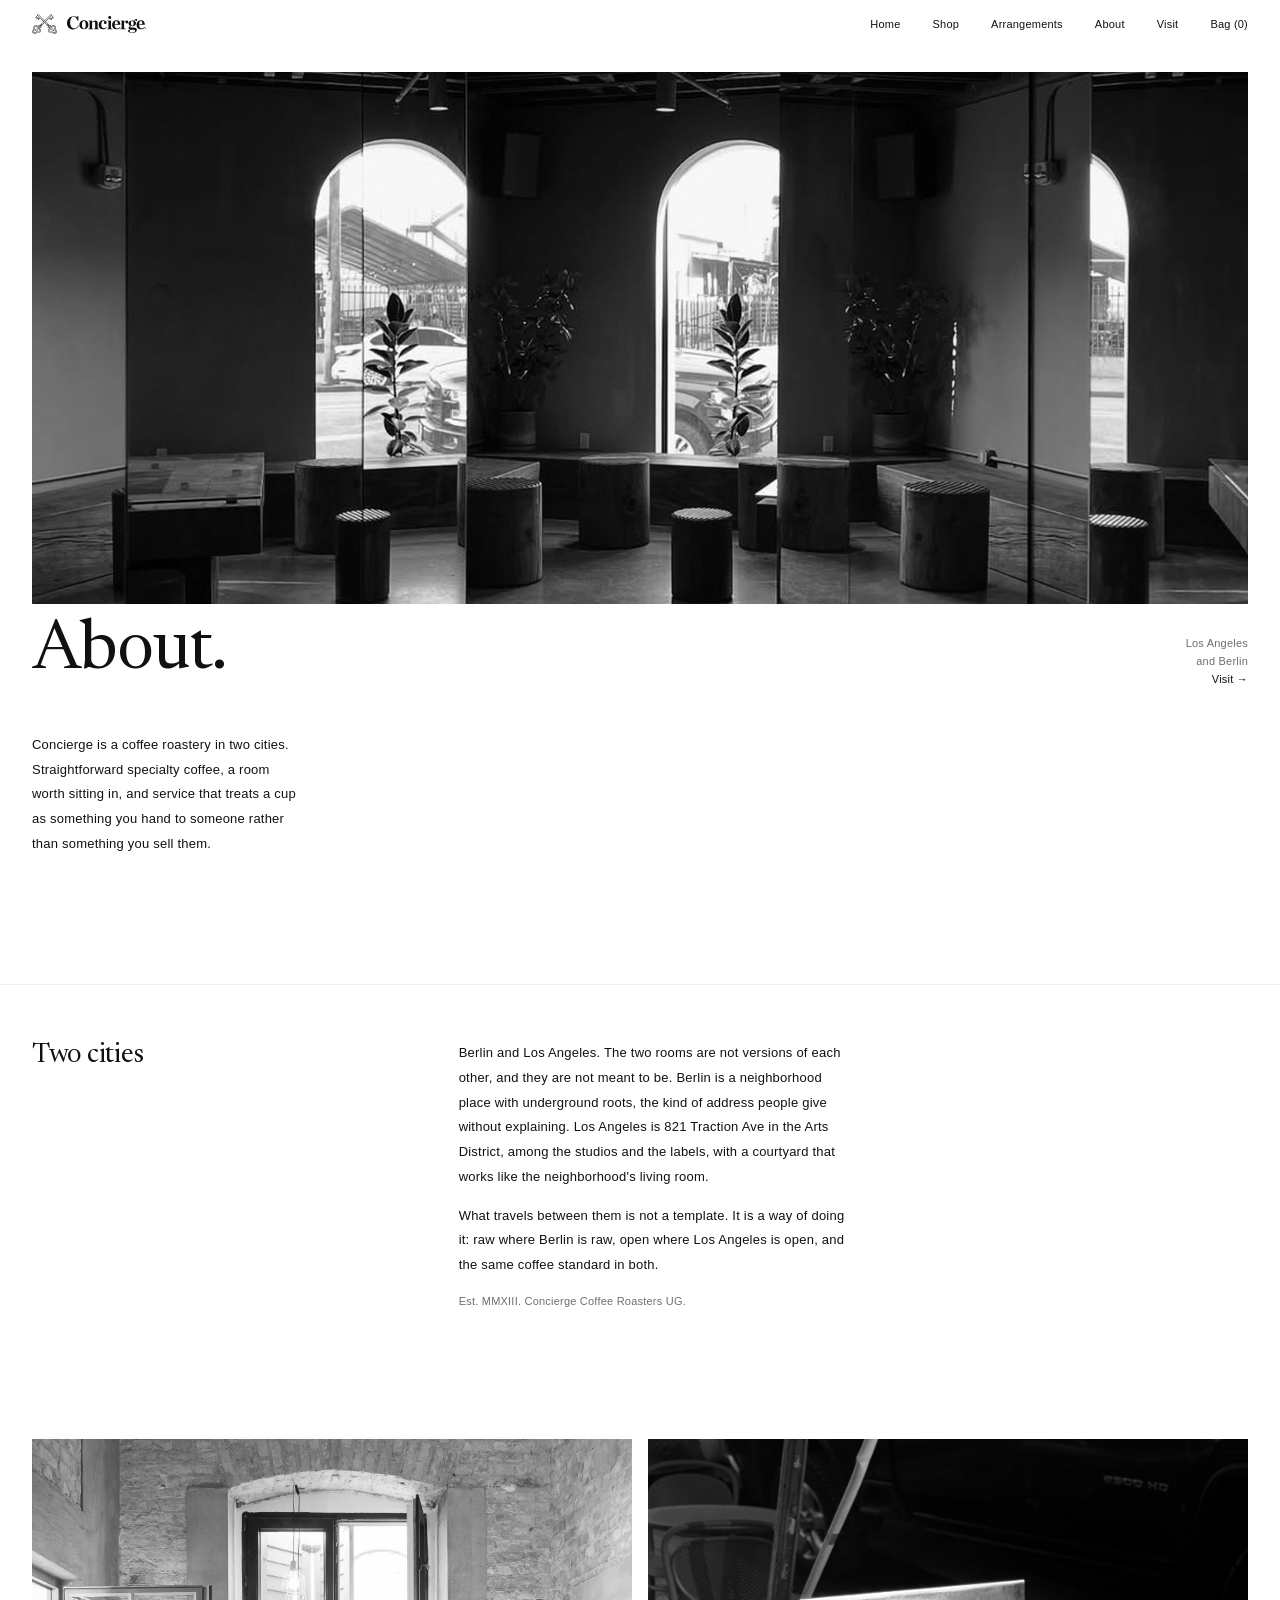
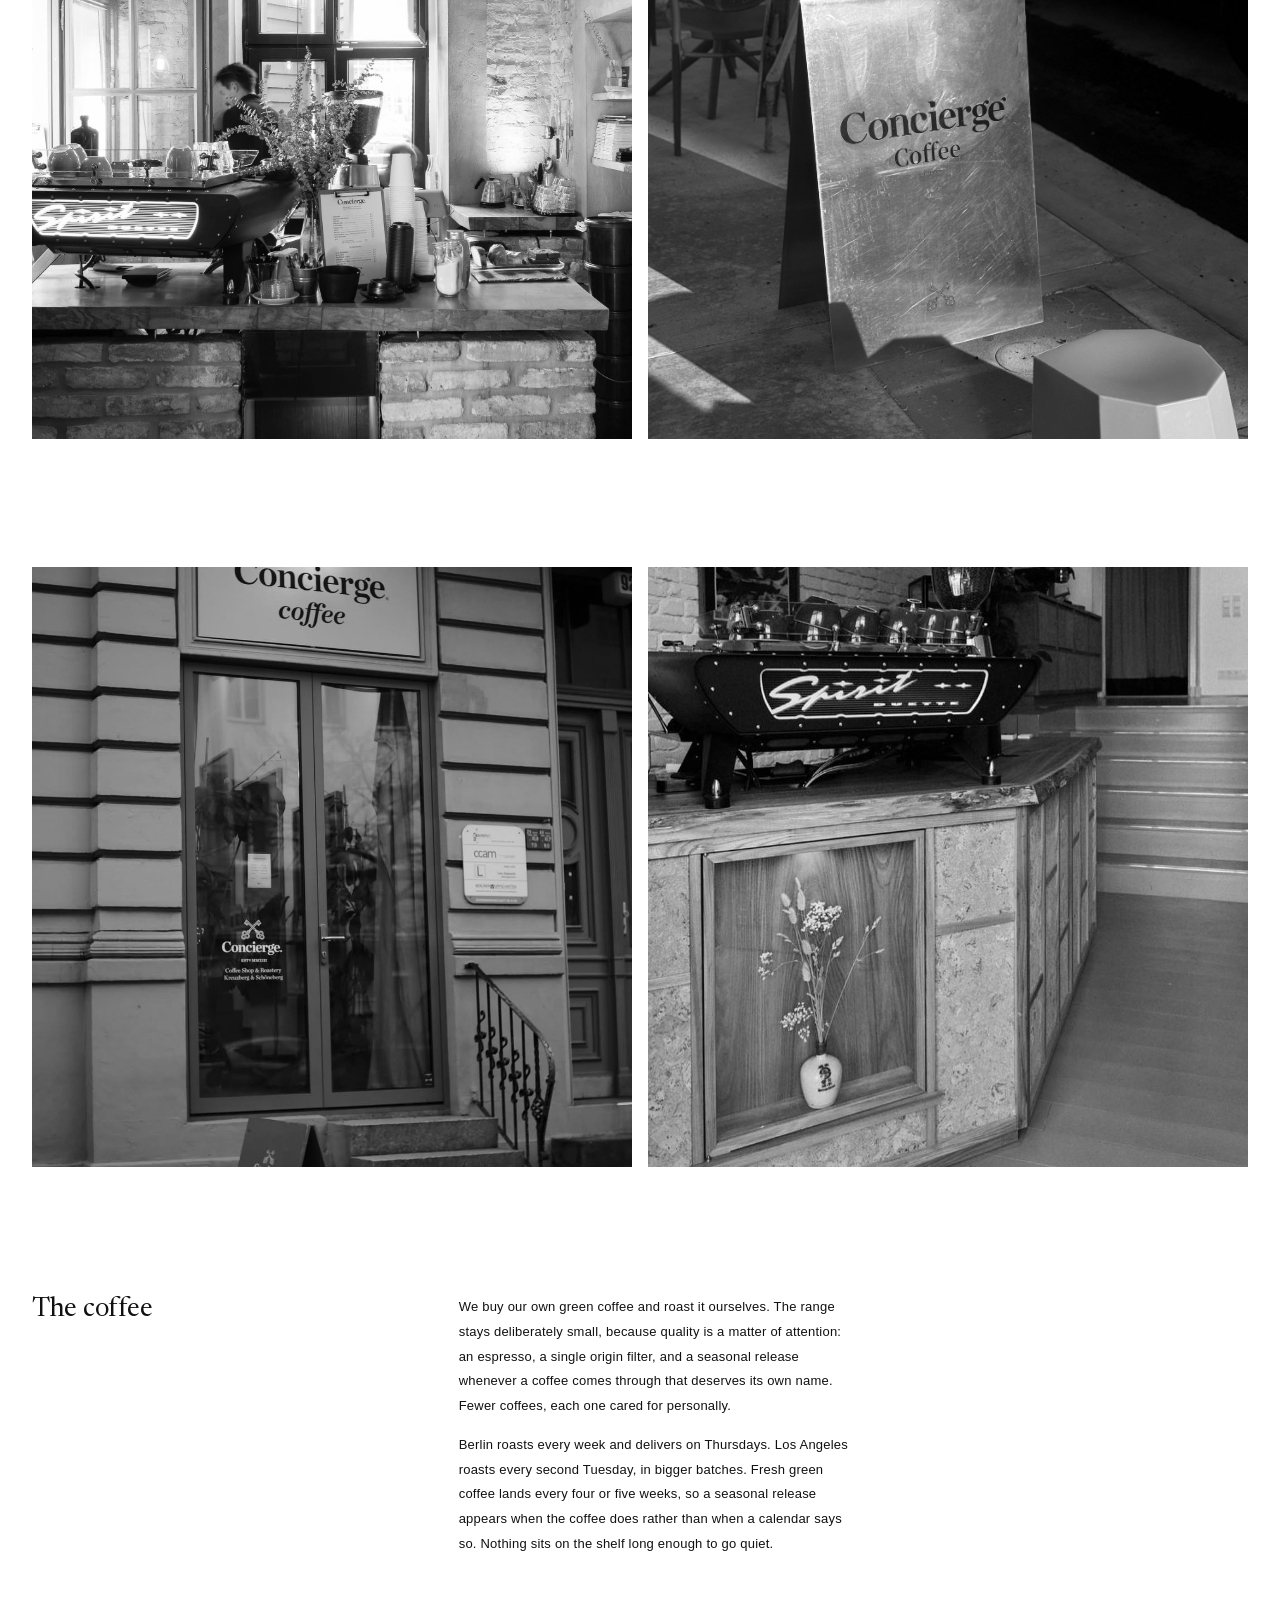
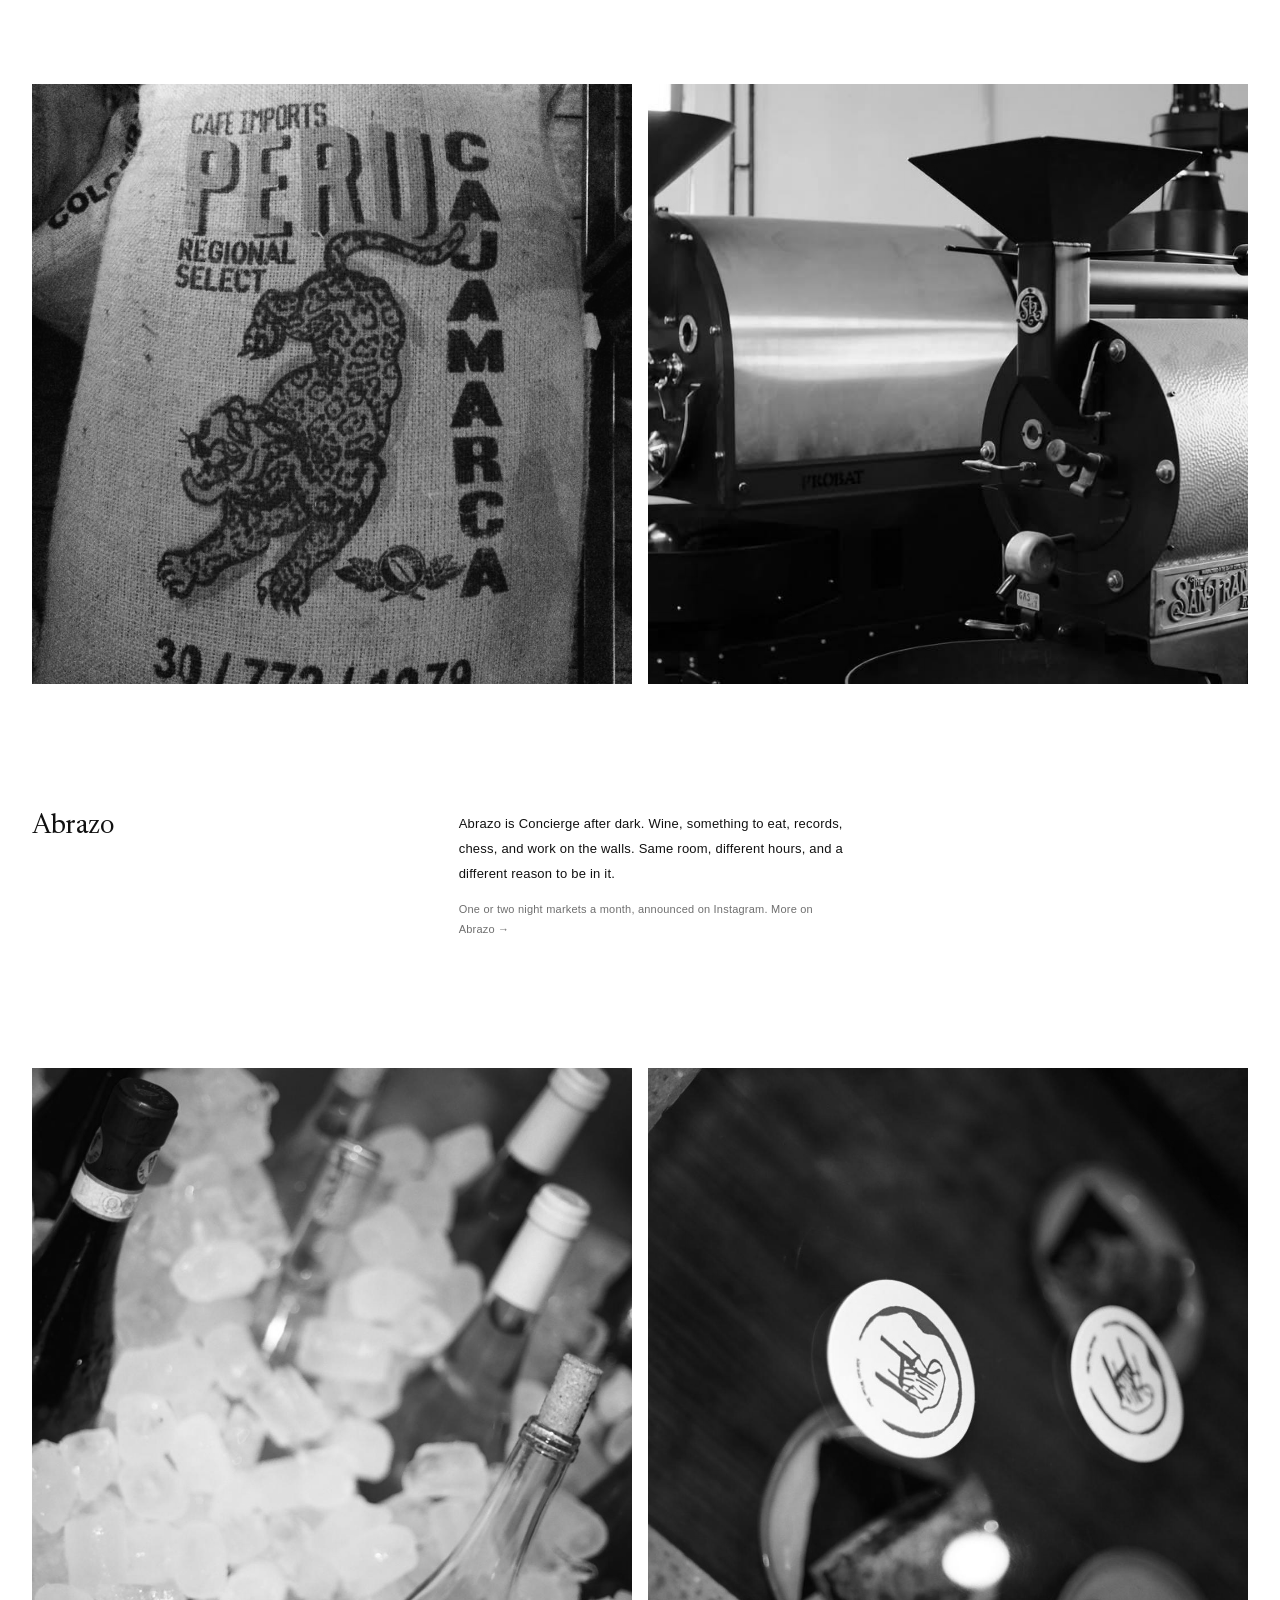
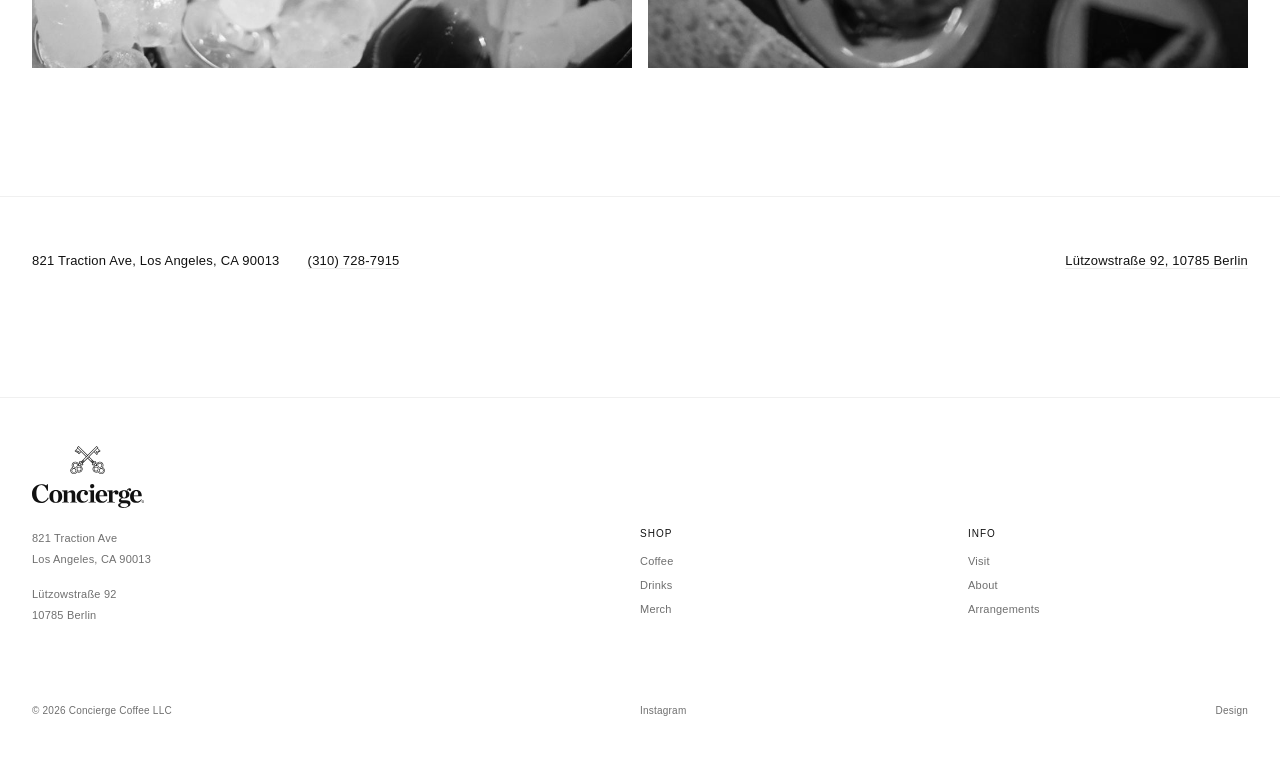
==== about.html @ 051af0b5 "Shared stylesheet, failure states, sized CDN images, metadata, headings" ====
<!DOCTYPE html>
<html lang="en">
<head>
<meta charset="UTF-8">
<meta name="viewport" content="width=device-width, initial-scale=1.0">
<title>About — Concierge Coffee</title>
<link rel="icon" href="images/favicon.svg" type="image/svg+xml">
<link rel="preload" href="fonts/newsreader-var.woff2" as="font" type="font/woff2" crossorigin>
<meta name="description" content="One roastery in two cities. How Concierge came from Berlin to the Arts District, who roasts the coffee, and what Abrazo is.">
<!-- Absolute URLs below point at the preview domain; swap to the real domain at cutover. -->
<link rel="canonical" href="https://concierge-coffee.accordingtoplan.co/about.html">
<meta property="og:site_name" content="Concierge Coffee">
<meta property="og:title" content="About — Concierge Coffee">
<meta property="og:description" content="One roastery in two cities. How Concierge came from Berlin to the Arts District, who roasts the coffee, and what Abrazo is.">
<meta property="og:url" content="https://concierge-coffee.accordingtoplan.co/about.html">
<meta property="og:type" content="website">
<meta property="og:image" content="https://concierge-coffee.accordingtoplan.co/images/og.jpg">
<meta property="og:image:width" content="1200">
<meta property="og:image:height" content="630">
<meta name="twitter:card" content="summary_large_image">
<link rel="stylesheet" href="styles.css">
</head>
<body>

<!-- LOGO DEFS — original Concierge artwork (crossed keys + wordmark), vectorized from CC_logokeysSMXL.pdf -->
<svg width="0" height="0" style="position:absolute" aria-hidden="true" focusable="false">
<symbol id="cc-keys" viewBox="0 0 151.07 120.06" fill="currentColor" fill-rule="nonzero">
<path d="M 22.05 110.28 C 20.61 111.71 18.7 112.5 16.67 112.5 C 14.64 112.5 12.73 111.71 11.3 110.28 C 8.33 107.31 8.33 102.49 11.3 99.53 C 12.73 98.09 14.64 97.3 16.67 97.3 C 18.7 97.3 20.61 98.09 22.05 99.53 C 25.01 102.49 25.01 107.31 22.05 110.28 M 16.67 94.79 C 14.08 94.79 11.49 95.77 9.51 97.74 C 5.57 101.69 5.57 108.11 9.51 112.06 C 11.49 114.03 14.08 115.02 16.67 115.02 C 19.27 115.02 21.86 114.04 23.83 112.06 C 27.78 108.11 27.78 101.69 23.83 97.74 C 21.86 95.77 19.27 94.79 16.67 94.79 "/>
<path d="M 39.04 91.04 C 41.07 91.04 42.98 91.83 44.41 93.27 C 47.38 96.23 47.38 101.05 44.42 104.01 C 42.98 105.45 41.07 106.23 39.04 106.23 C 37.01 106.23 35.1 105.45 33.67 104.01 C 32.23 102.58 31.45 100.67 31.45 98.64 C 31.45 96.61 32.23 94.7 33.67 93.26 C 35.1 91.83 37.01 91.04 39.04 91.04 M 31.88 105.8 C 33.86 107.77 36.45 108.76 39.04 108.76 C 41.63 108.76 44.23 107.77 46.2 105.8 C 50.14 101.85 50.14 95.43 46.2 91.48 C 44.23 89.51 41.63 88.52 39.04 88.52 C 36.45 88.52 33.86 89.51 31.88 91.48 C 27.94 95.43 27.93 101.85 31.88 105.8 "/>
<path d="M 22.93 90.13 C 20.9 90.13 18.99 89.34 17.56 87.91 C 14.6 84.94 14.6 80.12 17.56 77.16 C 18.99 75.72 20.9 74.93 22.93 74.93 C 24.96 74.93 26.88 75.73 28.31 77.16 C 31.27 80.12 31.27 84.94 28.31 87.91 C 26.88 89.34 24.97 90.13 22.93 90.13 M 30.09 75.38 C 28.12 73.4 25.53 72.41 22.93 72.41 C 20.34 72.41 17.75 73.4 15.78 75.38 C 11.83 79.32 11.83 85.74 15.78 89.69 C 17.75 91.66 20.34 92.65 22.94 92.65 C 25.53 92.65 28.12 91.66 30.09 89.69 C 34.04 85.74 34.04 79.32 30.09 75.38 "/>
<path d="M 143.35 113.86 C 140.98 116.23 137.8 117.54 134.41 117.54 C 130.96 117.54 127.72 116.19 125.28 113.75 C 124.3 112.77 123.5 111.67 122.88 110.46 L 121.61 107.95 L 119.25 109.49 C 117.2 110.84 114.81 111.55 112.35 111.55 C 108.92 111.55 105.68 110.2 103.21 107.73 C 98.2 102.72 98.15 94.61 103.1 89.65 C 105.45 87.31 108.71 85.97 112.05 85.97 C 112.31 85.97 112.56 85.98 112.82 85.99 L 115.66 86.16 L 115.49 83.32 C 115.27 79.7 116.61 76.15 119.15 73.61 C 121.52 71.23 124.7 69.93 128.09 69.93 C 131.54 69.93 134.78 71.27 137.23 73.71 C 141.59 78.08 142.32 84.68 138.99 89.76 L 137.44 92.11 L 139.95 93.39 C 141.16 94 142.27 94.81 143.24 95.78 C 145.67 98.21 147.02 101.43 147.03 104.86 C 147.05 108.27 145.74 111.46 143.35 113.86 M 105.55 79.64 L 104.98 79.07 L 108.57 75.48 L 109.14 76.05 L 110.81 77.72 L 110.81 77.73 L 112.89 79.8 L 112.47 82.97 L 109.3 83.39 L 107.22 81.32 Z M 101.41 79.07 L 101.41 79.08 L 99.62 80.87 L 96.92 78.18 L 98.71 76.38 L 98.72 76.39 L 105.88 69.23 L 105.88 69.22 L 107.67 67.43 L 110.37 70.12 L 108.57 71.92 L 108.57 71.91 Z M 96.04 70.13 L 95.13 69.23 L 98.73 65.64 L 99.63 66.54 Z M 92.45 66.55 L 96.04 62.95 L 96.94 63.86 L 93.35 67.45 Z M 77.32 51.41 L 80.91 47.82 L 94.26 61.17 L 90.67 64.76 Z M 73.75 51.41 L 60.4 64.77 L 56.81 61.17 L 71.94 46.04 L 75.54 42.45 L 77.32 40.66 L 114.44 3.54 L 118.02 7.13 L 97.98 27.18 L 97.99 27.18 L 75.54 49.63 Z M 57.72 67.45 L 54.12 63.86 L 55.03 62.95 L 58.62 66.55 Z M 55.03 70.13 L 51.44 66.54 L 52.34 65.64 L 55.93 69.23 Z M 54.15 78.18 L 51.45 80.87 L 49.66 79.08 L 49.66 79.07 L 42.5 71.91 L 42.5 71.92 L 40.7 70.12 L 43.4 67.43 L 45.2 69.22 L 45.19 69.23 L 52.35 76.39 L 52.35 76.38 Z M 45.52 79.64 L 43.85 81.32 L 41.77 83.39 L 38.6 82.97 L 38.18 79.8 L 40.26 77.73 L 40.26 77.72 L 41.93 76.05 L 42.5 75.48 L 46.09 79.07 Z M 47.96 89.65 C 52.92 94.61 52.87 102.72 47.86 107.73 C 45.39 110.2 42.15 111.55 38.72 111.55 C 36.26 111.55 33.87 110.84 31.82 109.49 L 29.46 107.95 L 28.18 110.46 C 27.57 111.67 26.77 112.77 25.79 113.75 C 23.35 116.19 20.1 117.54 16.65 117.54 C 13.27 117.54 10.09 116.23 7.71 113.86 C 5.33 111.46 4.02 108.27 4.04 104.86 C 4.05 101.43 5.4 98.21 7.83 95.78 C 8.8 94.81 9.91 94 11.11 93.39 L 13.62 92.11 L 12.08 89.76 C 8.75 84.68 9.48 78.08 13.84 73.71 C 16.29 71.27 19.53 69.93 22.98 69.93 C 26.37 69.93 29.54 71.23 31.92 73.61 C 34.46 76.15 35.8 79.7 35.58 83.32 L 35.41 86.16 L 38.25 85.99 C 38.5 85.98 38.76 85.97 39.02 85.97 C 42.36 85.97 45.62 87.31 47.96 89.65 M 49.66 68.32 L 53.25 71.91 L 52.35 72.81 L 48.76 69.22 Z M 53.08 27.18 L 53.09 27.18 L 33.04 7.13 L 36.63 3.54 L 73.75 40.66 L 70.16 44.26 Z M 38.78 32.02 L 37.41 30.65 L 41.75 26.31 L 36.85 21.41 L 31.45 26.8 L 30.24 25.6 L 33.67 22.18 L 29.57 18.07 L 24.82 22.82 L 23.2 21.2 L 33.37 11.04 L 46.57 24.23 Z M 127.86 21.2 L 126.25 22.82 L 122.92 19.49 L 118.82 23.59 L 120.82 25.6 L 119.62 26.8 L 114.22 21.41 L 109.32 26.31 L 116.48 33.48 L 115.12 34.84 L 104.5 24.23 L 117.7 11.04 Z M 102.31 69.22 L 98.71 72.81 L 97.82 71.91 L 101.41 68.32 Z M 145.02 94 C 143.86 92.83 142.54 91.87 141.1 91.14 C 145.02 85.16 144.24 77.16 139.01 71.93 C 135.99 68.91 132.04 67.4 128.09 67.4 C 124.2 67.4 120.32 68.88 117.37 71.82 C 115.82 73.38 114.64 75.23 113.9 77.25 L 110.36 73.7 L 113.93 70.12 L 107.67 63.86 L 104.09 67.44 L 82.69 46.04 L 99.77 28.96 L 102.81 25.92 L 115.12 38.22 L 119.86 33.48 L 112.7 26.31 L 114.22 24.79 L 119.62 30.18 L 124.2 25.6 L 122.19 23.59 L 122.92 22.87 L 126.25 26.2 L 131.31 21.13 L 119.46 9.28 L 121.57 7.16 L 114.42 0 L 75.54 38.88 L 36.65 0 L 29.5 7.16 L 31.61 9.28 L 19.76 21.13 L 24.82 26.2 L 29.57 21.45 L 30.29 22.18 L 26.87 25.6 L 31.45 30.18 L 36.85 24.79 L 38.38 26.31 L 34.03 30.65 L 38.78 35.39 L 48.25 25.92 L 68.38 46.04 L 46.98 67.44 L 43.4 63.86 L 37.14 70.12 L 40.71 73.7 L 40.15 74.27 L 37.77 76.65 L 37.17 77.25 C 36.42 75.23 35.25 73.38 33.7 71.82 C 30.75 68.88 26.88 67.4 22.98 67.4 C 19.04 67.4 15.08 68.91 12.06 71.93 C 6.83 77.16 6.05 85.16 9.97 91.14 C 8.53 91.87 7.21 92.83 6.04 94 C 0.05 99.99 0 109.7 5.93 115.64 C 8.88 118.59 12.76 120.06 16.66 120.06 C 20.6 120.06 24.56 118.55 27.58 115.53 C 28.74 114.36 29.7 113.05 30.43 111.6 C 32.96 113.25 35.84 114.07 38.72 114.07 C 42.67 114.07 46.62 112.54 49.64 109.51 C 55.64 103.52 55.69 93.81 49.75 87.87 C 48.2 86.32 46.34 85.16 44.32 84.41 L 47.87 80.86 L 51.45 84.44 L 57.71 78.18 L 54.13 74.6 L 75.54 53.2 L 96.93 74.6 L 93.36 78.18 L 99.62 84.44 L 103.2 80.86 L 103.77 81.43 L 106.75 84.41 C 104.73 85.16 102.87 86.32 101.32 87.87 C 95.38 93.81 95.43 103.52 101.43 109.51 C 104.45 112.54 108.4 114.07 112.35 114.07 C 115.23 114.07 118.11 113.25 120.64 111.6 C 121.37 113.05 122.32 114.36 123.49 115.53 C 126.51 118.55 130.47 120.06 134.41 120.06 C 138.3 120.06 142.19 118.59 145.13 115.64 C 151.07 109.7 151.02 99.99 145.02 94 "/>
<path d="M 139.77 110.28 C 138.34 111.71 136.43 112.5 134.39 112.5 C 132.36 112.5 130.45 111.71 129.02 110.28 C 126.06 107.31 126.06 102.49 129.02 99.53 C 130.45 98.09 132.36 97.3 134.39 97.3 C 136.43 97.3 138.34 98.09 139.77 99.53 C 142.73 102.49 142.73 107.31 139.77 110.28 M 141.55 97.74 C 139.58 95.77 136.99 94.79 134.39 94.79 C 131.8 94.79 129.21 95.77 127.24 97.74 C 123.29 101.69 123.29 108.11 127.24 112.06 C 129.21 114.04 131.8 115.02 134.4 115.02 C 136.99 115.02 139.58 114.03 141.55 112.06 C 145.5 108.11 145.5 101.69 141.55 97.74 "/>
<path d="M 117.4 104.02 C 115.97 105.45 114.06 106.23 112.03 106.23 C 109.99 106.23 108.09 105.45 106.65 104.02 C 103.69 101.05 103.69 96.23 106.65 93.27 C 108.09 91.83 110 91.04 112.03 91.04 C 114.06 91.04 115.97 91.83 117.4 93.26 C 118.84 94.7 119.62 96.61 119.62 98.64 C 119.62 100.67 118.83 102.58 117.4 104.02 M 112.03 88.52 C 109.44 88.52 106.84 89.51 104.87 91.48 C 100.92 95.43 100.92 101.85 104.87 105.8 C 106.84 107.77 109.44 108.76 112.03 108.76 C 114.62 108.76 117.21 107.77 119.18 105.8 C 123.13 101.85 123.13 95.43 119.19 91.48 C 117.21 89.51 114.62 88.52 112.03 88.52 "/>
<path d="M 122.76 77.16 C 124.19 75.73 126.1 74.93 128.13 74.93 C 130.17 74.93 132.08 75.73 133.51 77.16 C 136.47 80.12 136.47 84.94 133.51 87.91 C 132.07 89.34 130.17 90.13 128.13 90.13 C 126.1 90.13 124.19 89.34 122.76 87.91 C 119.8 84.94 119.8 80.12 122.76 77.16 M 135.29 89.69 C 139.24 85.74 139.24 79.32 135.29 75.38 C 133.32 73.4 130.73 72.41 128.13 72.41 C 125.54 72.41 122.95 73.4 120.98 75.38 C 117.03 79.32 117.03 85.74 120.97 89.69 C 122.95 91.66 125.54 92.65 128.13 92.65 C 130.73 92.65 133.32 91.66 135.29 89.69 "/>
</symbol>
<symbol id="cc-word" viewBox="0 0 415.33 88.96" fill="currentColor" fill-rule="nonzero">
<path d="M 0 36.57 C 0 15.34 15.73 0.79 35.49 0.79 C 42.07 0.79 48.37 2.65 52.79 5.11 L 56.43 0.49 L 59.18 0.49 L 59.18 25.36 L 55.94 25.36 C 50.82 11.99 44.34 3.93 34.8 3.93 C 24.38 3.93 16.22 14.35 16.22 34.6 C 16.22 55.54 26.54 65.37 37.65 65.37 C 47.19 65.37 54.07 60.26 58.88 50.23 L 61.84 51.61 C 57.32 61.93 48.66 70.68 33.33 70.68 C 12.29 70.68 0 56.92 0 36.57 "/>
<path d="M 98.01 46.2 C 98.01 32.34 94.86 25.66 87.89 25.66 C 80.9 25.66 78.55 32.34 78.55 46.2 C 78.55 60.07 81.69 66.85 88.77 66.85 C 95.55 66.85 98.01 60.07 98.01 46.2 M 64.59 46.4 C 64.59 31.95 74.02 22.61 88.38 22.61 C 103.03 22.61 112.07 31.56 112.07 46.01 C 112.07 60.55 102.53 69.9 88.38 69.9 C 73.43 69.9 64.59 60.95 64.59 46.4 "/>
<path d="M 111.48 66.55 C 117.08 66.46 118.26 65.57 118.26 63.02 L 118.26 31.55 C 118.26 28.61 117.08 26.84 111.48 26.74 L 111.48 24.28 L 131.14 23.39 L 131.14 32.05 C 135.76 26.84 141.95 23.1 148.34 23.1 C 156.5 23.1 160.34 28.11 160.34 37.36 L 160.34 63.02 C 160.34 65.57 161.42 66.46 167.12 66.55 L 167.12 69.01 L 141.86 69.01 L 141.86 66.55 C 145.79 66.46 147.26 65.57 147.26 63.02 L 147.26 39.12 C 147.26 33.12 145.3 30.18 140.38 30.18 C 136.84 30.18 133.99 32.05 131.34 34.8 L 131.34 63.02 C 131.34 65.57 132.81 66.46 136.64 66.55 L 136.64 69.01 L 111.48 69.01 Z M 111.48 66.55 "/>
<path d="M 165.45 46.99 C 165.45 31.95 175.77 22.61 189.63 22.61 C 202.71 22.61 207.62 29 207.62 33.91 C 207.62 38.24 205.16 41.29 200.84 41.29 C 195.92 41.29 193.47 38.34 193.47 34.7 C 193.47 32.05 195.23 29.69 196.71 28.8 C 195.73 27.13 193.37 25.56 190.02 25.56 C 183.54 25.56 179.31 32.73 179.31 45.61 C 179.31 56.23 183.64 64.68 193.37 64.68 C 198.48 64.68 203.1 61.93 206.64 57.31 L 208.51 58.79 C 204.08 65.57 198.09 69.89 188.55 69.89 C 174.2 69.89 165.45 61.05 165.45 46.99 "/>
<path d="M 215.48 7.96 C 215.48 3.14 218.63 0 223.25 0 C 227.97 0 231.02 2.95 231.02 7.67 C 231.02 12.48 227.97 15.63 223.25 15.63 C 218.63 15.63 215.48 12.78 215.48 7.96 M 209.88 66.55 C 215.48 66.46 216.96 65.57 216.96 63.02 L 216.96 31.56 C 216.96 28.61 215.48 26.84 209.88 26.74 L 209.88 24.28 L 230.04 23.39 L 230.04 63.02 C 230.04 65.57 231.12 66.46 236.82 66.55 L 236.82 69.01 L 209.88 69.01 Z M 209.88 66.55 "/>
<path d="M 249.7 42.57 L 265.82 42.47 C 266.9 32.64 264.44 25.66 258.34 25.66 C 253.04 25.66 250.18 31.65 249.7 42.57 M 235.83 46.89 C 235.83 31.95 245.66 22.61 259.03 22.61 C 272.89 22.61 279.88 32.54 279.19 45.42 L 249.6 45.42 L 249.6 46.6 C 249.6 57.8 254.41 64.88 263.85 64.88 C 269.36 64.88 273.48 61.93 277.22 56.82 L 279.19 58.29 C 274.86 65.18 268.77 69.89 259.03 69.89 C 244.68 69.89 235.83 61.34 235.83 46.89 "/>
<path d="M 278.89 66.55 C 284.5 66.46 285.68 65.57 285.68 63.02 L 285.68 31.55 C 285.68 28.61 284.5 26.84 278.89 26.74 L 278.89 24.28 L 298.55 23.39 L 298.55 32.14 C 301.9 26.84 306.71 23 312.02 23 C 317.82 23 320.77 26.64 320.77 31.16 C 320.77 35.68 317.92 38.93 313.79 38.93 C 309.37 38.93 306.52 36.08 306.52 32.34 C 306.52 31.46 306.71 30.28 307.01 29.39 C 303.96 29.59 300.91 32.05 298.75 35.09 L 298.75 63.02 C 298.75 65.57 300.42 66.36 307.6 66.55 L 307.6 69.01 L 278.89 69.01 Z M 278.89 66.55 "/>
<path d="M 348.69 38.24 C 348.69 30.47 346.43 25.86 341.12 25.86 C 336.11 25.86 334.53 29.49 334.53 38.24 C 334.53 46.89 336.89 50.62 342 50.62 C 347.02 50.62 348.69 46.89 348.69 38.24 M 356.65 77.07 C 356.65 73.43 354 71.37 343.48 71.37 L 333.16 71.37 C 329.62 72.75 327.65 74.71 327.65 77.86 C 327.65 82.87 332.66 86.12 342.49 86.12 C 350.95 86.12 356.65 82.58 356.65 77.07 M 350.75 24.58 C 353.01 19.76 356.26 15.73 361.47 15.73 C 365.4 15.73 367.57 18.09 367.57 21.13 C 367.57 23.79 365.79 26.05 362.75 26.05 C 360.39 26.05 358.03 24.18 358.03 20.74 C 356.06 21.43 354.2 23.39 353.11 25.56 C 358.03 28.02 361.37 32.14 361.37 38.04 C 361.37 47.58 352.82 53.48 341.61 53.48 C 339.64 53.48 337.68 53.28 335.81 52.98 C 331.98 54.26 330.21 55.54 330.21 57.41 C 330.21 59.38 332.17 60.66 340.04 60.66 L 347.21 60.66 C 359.6 60.66 365.3 64.49 365.3 72.75 C 365.3 81.3 355.67 88.96 339.94 88.96 C 327.75 88.96 319.2 84.84 319.2 79.04 C 319.2 74.81 322.73 71.57 330.5 70.39 L 330.5 70.09 C 324.41 68.12 322.24 64.88 322.24 61.14 C 322.24 57.61 325.49 54.16 331.88 51.9 C 325.88 49.64 321.85 45.22 321.85 38.44 C 321.85 29 330.4 23.1 341.61 23.1 C 344.86 23.1 348 23.59 350.75 24.58 "/>
<path d="M 377.59 42.57 L 393.71 42.47 C 394.79 32.64 392.34 25.66 386.24 25.66 C 380.93 25.66 378.08 31.65 377.59 42.57 M 363.73 46.89 C 363.73 31.95 373.56 22.61 386.93 22.61 C 400.79 22.61 407.77 32.54 407.08 45.42 L 377.49 45.42 L 377.49 46.6 C 377.49 57.8 382.31 64.88 391.75 64.88 C 397.25 64.88 401.38 61.93 405.11 56.82 L 407.08 58.29 C 402.76 65.18 396.66 69.89 386.93 69.89 C 372.57 69.89 363.73 61.34 363.73 46.89 "/>
<path d="M 411.12 69.01 C 409.04 69.01 407.8 67.79 407.8 65.74 C 407.8 63.63 409.07 62.32 411.12 62.32 C 413.2 62.32 414.45 63.54 414.45 65.59 C 414.45 67.7 413.18 69.01 411.12 69.01 M 411.12 61.43 C 408.62 61.43 406.92 63.14 406.92 65.74 C 406.92 68.35 408.62 69.89 411.12 69.89 C 413.68 69.89 415.33 68.19 415.33 65.59 C 415.33 63.03 413.68 61.43 411.12 61.43 "/>
<path d="M 412.73 66.84 C 412.69 66.79 412.64 66.77 412.59 66.77 C 412.53 66.75 412.49 66.78 412.45 66.82 C 412.07 67.18 411.65 67.35 411.18 67.35 C 410.18 67.35 409.58 66.5 409.58 65.68 C 409.58 64.73 410.27 63.98 411.15 63.98 C 411.54 63.98 411.82 64.11 411.98 64.23 C 411.92 64.31 411.88 64.41 411.88 64.52 C 411.88 64.83 412.13 65.07 412.45 65.07 C 412.78 65.07 413.04 64.79 413.04 64.43 C 413.04 63.74 412.16 63.13 411.16 63.13 C 409.77 63.13 408.68 64.25 408.68 65.68 C 408.68 67.11 409.75 68.2 411.18 68.2 C 411.88 68.2 412.54 67.93 413.02 67.45 C 413.09 67.38 413.09 67.27 413.03 67.2 Z M 412.73 66.84 "/>
</symbol>
</svg>

<!-- Shared across the site: layout.js fills this in. -->
<nav></nav>

<!-- HERO -->
<section class="visit-hero">
  <div class="visit-hero-img visit-hero-img--bw">
    <img class="shift-up" src="images/hero-mirror.jpg" alt="The front room at 821 Traction Ave" />
  </div>
  <div class="visit-hero-meta">
    <h1 class="visit-title">About.</h1>
    <div class="visit-info">
      <span>Los Angeles</span>
      <span>and Berlin</span>
      <a href="visit.html">Visit &rarr;</a>
    </div>
  </div>
</section>

<p class="arr-intro">
  Concierge is a coffee roastery in two cities. Straightforward specialty coffee,
  a room worth sitting in, and service that treats a cup as something you hand to
  someone rather than something you sell them.
</p>

<div class="arr-rule"></div>

<section class="arr-block" id="two-cities">
  <h2 class="arr-h">Two cities</h2>
  <div class="arr-body">
    <p>
      Berlin and Los Angeles. The two rooms are not versions of each other, and they
      are not meant to be. Berlin is a neighborhood place with underground roots, the
      kind of address people give without explaining. Los Angeles is 821 Traction Ave
      in the Arts District, among the studios and the labels, with a courtyard
      that works like the neighborhood's living room.
    </p>
    <p>
      What travels between them is not a template. It is a way of doing it: raw where
      Berlin is raw, open where Los Angeles is open, and the same coffee standard in
      both.
    </p>
    <p class="arr-note">
      Est. MMXIII. Concierge Coffee Roasters UG.
    </p>
  </div>
</section>

<section class="arr-pair">
  <div class="arr-pair-grid">
    <div class="arr-pair-img"><img src="images/about-berlin.jpg" alt="Benjamin behind the machine in Berlin" loading="lazy" /></div>
    <div class="arr-pair-img"><img src="images/about-sign-la.jpg" alt="The steel sign on Traction Ave" loading="lazy" /></div>
  </div>
</section>

<section class="arr-pair">
  <div class="arr-pair-grid">
    <div class="arr-pair-img"><img src="images/about-berlin-storefront.jpg" alt="The Berlin storefront" loading="lazy" /></div>
    <div class="arr-pair-img"><img src="images/berlin-bar.jpg" alt="The bar at L&uuml;tzowstra&szlig;e 92" loading="lazy" /></div>
  </div>
</section>

<section class="arr-block" id="the-coffee">
  <h2 class="arr-h">The coffee</h2>
  <div class="arr-body">
    <p>
      We buy our own green coffee and roast it ourselves. The range stays
      deliberately small, because quality is a matter of attention: an
      espresso, a single origin filter, and a seasonal release whenever a
      coffee comes through that deserves its own name. Fewer coffees, each
      one cared for personally.
    </p>
    <p>
      Berlin roasts every week and delivers on Thursdays. Los Angeles roasts
      every second Tuesday, in bigger batches. Fresh green coffee lands every
      four or five weeks, so a seasonal release appears when the coffee does
      rather than when a calendar says so. Nothing sits on the shelf long
      enough to go quiet.
    </p>
  </div>
</section>

<section class="arr-pair">
  <div class="arr-pair-grid">
    <div class="arr-pair-img"><img src="images/about-green-coffee.jpg" alt="A sack of green coffee from Cajamarca, Peru" loading="lazy" /></div>
    <div class="arr-pair-img"><img src="images/about-roasters.jpg" alt="The roasters" loading="lazy" /></div>
  </div>
</section>

<section class="arr-block" id="abrazo">
  <h2 class="arr-h">Abrazo</h2>
  <div class="arr-body">
    <p>
      Abrazo is Concierge after dark. Wine, something to eat, records, chess, and work
      on the walls. Same room, different hours, and a different reason to be in it.
    </p>
    <p class="arr-note">
      One or two night markets a month, announced on Instagram. <a href="arrangements.html#abrazo">More on Abrazo &rarr;</a>
    </p>
  </div>
</section>

<section class="arr-pair">
  <div class="arr-pair-grid">
    <div class="arr-pair-img"><img src="images/abrazo-wine.jpg" alt="Wine on ice for an Abrazo night" loading="lazy" /></div>
    <div class="arr-pair-img"><img src="images/abrazo-coasters.jpg" alt="Abrazo coasters on the bar" loading="lazy" /></div>
  </div>
</section>


<div class="arr-rule"></div>

<div class="arr-cta">
  <span>821 Traction Ave, Los Angeles, CA 90013</span>
  <a href="tel:+13107287915">(310) 728-7915</a>
  <a class="arr-cta-right" href="https://maps.app.goo.gl/ESjak6LpyHTXgknbA" target="_blank" rel="noopener">L&uuml;tzowstra&szlig;e 92, 10785 Berlin</a>
</div>

<!-- FOOTER -->
<!-- Shared across the site: layout.js fills this in. -->
<footer></footer>
<script type="module" src="layout.js"></script>

<script>

  // Nav sheet. Plain script rather than part of the Shopify module, so the
  // Visit page can use the same markup without carrying the storefront code.
  function toggleNav(force) {
    const nav = document.querySelector('nav');
    const open = force === undefined ? !nav.classList.contains('open') : force;
    nav.classList.toggle('open', open);
    document.getElementById('nav-toggle').setAttribute('aria-expanded', open);
    document.body.style.overflow = open ? 'hidden' : '';
  }

  document.querySelectorAll('.nav-r a').forEach(a =>
    a.addEventListener('click', () => toggleNav(false)));

  document.addEventListener('keydown', e => { if (e.key === 'Escape') toggleNav(false); });

  // Leaving the breakpoint with the sheet open would strand the scroll lock.
  matchMedia('(min-width: 769px)').addEventListener('change', e => { if (e.matches) toggleNav(false); });
</script>


<script type="module">
  /* Nothing on this page is for sale, and it still carries the bag: the bar
     and the footer are the same on every page, so the shop links in the footer
     and the drawer behind Bag have to work here too. */
  import { initBag } from './shopify.js';
  initBag();
</script>

</body>
</html>
---- styles.css ----
/* ── CONCIERGE — SHARED STYLESHEET ──
   One file for all six pages. It was six near-identical copies pasted into
   six heads, and the copies had already started to drift; now a change lands
   everywhere or nowhere. Order: the shared core first (tokens, nav, cards,
   quick add, cart, footer, responsive), then the sections only one page
   uses -- shop, product, and the visit/about/arrangements family. */

  /* Newsreader — self-hosted latin subset, optical size pinned to display.
     Georgia is the fallback: it is the face the wordmark is drawn from. */
  @font-face {
    font-family: 'Newsreader';
    font-style: normal;
    font-weight: 300 600;
    font-display: swap;
    src: url('fonts/newsreader-var.woff2') format('woff2');
  }

  :root {
    --serif: 'Newsreader', Georgia, 'Times New Roman', serif;
    /* Secondary type was #bbb (1.92:1) and #ccc (1.61:1) against white, which
       is below the 4.5:1 floor by a wide margin -- unreadable rather than
       quiet. One tone at 5.03:1 for everything subordinate, so it can be
       tuned in one place. */
    --muted: #6f6f6f;
    /* Section rhythm. The page was running 80px between sections and 2px
       between a section title and its content, which read as one continuous
       block of grids rather than as parts. Two values, so the whole page
       breathes or tightens together. */
    --section-gap: 128px;
    --head-gap: 26px;
    /* Cards sat on a 2px hairline gap, which read as one sheet cut into
       pieces rather than as a set of cards. One token so every grid on the
       site opens up together. */
    --card-gap: 16px;
  }

  * { margin: 0; padding: 0; box-sizing: border-box; }

  /* For headings that structure the page for readers and machines but have
     no visual seat, like the homepage h1. */
  .sr-only {
    position: absolute;
    width: 1px; height: 1px;
    padding: 0; margin: -1px;
    overflow: hidden;
    clip: rect(0 0 0 0);
    white-space: nowrap;
    border: 0;
  }

  body {
    background: #fff;
    color: #111;
    font-family: 'Helvetica Neue', Helvetica, Arial, sans-serif;
    font-weight: 400;
    font-size: 11px;
    letter-spacing: 0.02em;
    -webkit-font-smoothing: antialiased;
  }

  a { color: inherit; text-decoration: none; }

  /* ── NAV ── */
  nav {
    position: sticky;
    top: 0;
    z-index: 100;
    background: #fff;
    display: flex;
    justify-content: space-between;
    align-items: center;
    padding: 0 32px;
    height: 48px;
  }

  /* ── LOGO ── */
  .logo {
    display: flex;
    align-items: center;
    gap: 10px;
    color: #111;
  }

  .logo svg { display: block; fill: currentColor; }
  .logo .lk { width: 25.2px; height: 20px; }
  .logo .lw { width: 79.4px; height: 17px; }

  .nav-r {
    display: flex;
    gap: 32px;
    font-size: 11px;
    color: #111;
  }

  .nav-r a { transition: color 0.15s; cursor: pointer; }
  .nav-r a:hover { color: var(--muted); }

  /* ── COLLAPSED NAV ──
     Below 768 the links leave the bar and become a full-height sheet. One set
     of links, restyled, rather than a second copy: the bag count is written to
     a single element and duplicating it would need two. */
  .nav-toggle {
    display: none;
    width: 30px;
    height: 30px;
    padding: 0;
    border: 0;
    background: none;
    cursor: pointer;
    flex-direction: column;
    justify-content: center;
    align-items: flex-end;
    gap: 5px;
    margin-right: -4px;
  }

  .nav-toggle span {
    display: block;
    width: 20px;
    height: 1px;
    background: #111;
    transition: transform 0.28s ease, opacity 0.2s ease;
  }

  nav.open .nav-toggle span:first-child { transform: translateY(3px) rotate(45deg); }
  nav.open .nav-toggle span:last-child  { transform: translateY(-3px) rotate(-45deg); }


  /* ── HERO ── */
  /* ── PAGE CEILING ──
     The layout had none, so it did not get better on a large display, only
     bigger: at 2560 a product card measures 612x816 and the hero is 1092
     tall. Content stops at 1600 and centres. Written as padding rather than
     max-width so the nav and footer rules still run edge to edge -- capping
     the elements would have cut those short. Below 1664 the max() picks the
     32px gutter and nothing changes. */
  nav, .hero, .shop, footer {
    padding-left: max(32px, calc((100% - 1600px) / 2));
    padding-right: max(32px, calc((100% - 1600px) / 2));
  }

  .hero { padding-top: 24px; padding-bottom: var(--section-gap); }

  .hero-img {
    position: relative;
    width: 100%;
    aspect-ratio: 16/7;
    background: #f2f2f2;
    overflow: hidden;
    margin-bottom: 16px;
  }

  .hero-img img {
    width: 100%;
    height: 100%;
    object-fit: cover;
    object-position: center;
    display: block;
  }

  /* ── HERO SLIDES ──
     Crossfade rather than slide. The frames share no composition, and a
     horizontal move would fight that. */
  .hero-img .slide {
    position: absolute;
    inset: 0;
    opacity: 0;
    transition: opacity 1.1s ease;
  }

  .hero-img .slide.on { opacity: 1; }

  /* The new frames are portrait phone photographs, so their subjects sit low
     in a 16/7 window. Raising the image 50px brings the room into the frame
     and drops the empty wall above it. */
  /* A percentage, not a pixel offset. calc(50% - 50px) needs 100px of vertical
     overflow to stay covered, and below 768 the hero is 3/2 against 3/2
     originals -- zero overflow -- so the shift pushed the frame off the top
     and left a 50px band of background at the foot. A percentage is defined
     against whatever overflow exists, so it cannot expose the box: it moves
     315px of desktop overflow by the same 50px and does nothing at all when
     there is nothing to move. */
  .hero-img img.shift-up,
  .visit-hero-img img.shift-up { object-position: center 66%; }

  @media (prefers-reduced-motion: reduce) {
    .hero-img .slide { transition: none; }
  }

  .hero-meta {
    display: flex;
    justify-content: space-between;
    align-items: flex-end;
  }

  .hero-sub {
    text-align: left;
    display: flex;
    flex-direction: column;
    gap: 6px;
    padding-bottom: 4px;
  }

  .hero-sub span { display: block; font-size: 11px; color: var(--muted); }
  .hero-sub a { font-size: 11px; color: #111; cursor: pointer; }
  .hero-sub a[target] { color: var(--muted); }
  .hero-sub a:hover { color: #111; }

  .hero-hours {
    display: flex;
    flex-direction: column;
    gap: 6px;
    text-align: right;
    align-self: flex-start;
  }

  .hero-hours span { font-size: 11px; color: var(--muted); }

  /* ── SHOP ── */
  .shop { padding-top: 0; padding-bottom: var(--section-gap); }

  .shop-head {
    display: flex;
    justify-content: space-between;
    align-items: center;
    padding-bottom: var(--head-gap);
  }

  /* Section and product headlines share the serif. Newsreader runs small at
     a given px against Helvetica, so each of these goes up two. */
  .shop-title {
    font-family: var(--serif);
    font-size: clamp(16px, 1.4vw, 20px);
    font-weight: 500;
    text-transform: uppercase;
    letter-spacing: 0.07em;
  }

  /* A way out of a section without a second headline: the shop head carries
     the whole catalogue, the About head carries the About page. */
  .head-link {
    font-size: 10px;
    letter-spacing: 0.08em;
    text-transform: uppercase;
    color: var(--muted);
    border-bottom: 1px solid #eee;
    transition: color 0.15s, border-color 0.15s;
  }
  .head-link:hover { color: #111; border-color: #111; }

  .grid {
    display: grid;
    grid-template-columns: repeat(4, 1fr);
    gap: var(--card-gap);
  }

  .card { cursor: pointer; }

  .card-img {
    width: 100%;
    aspect-ratio: 3/4;
    background: #f7f7f7;
    overflow: hidden;
    position: relative;
  }

  .card-img img {
    width: 100%;
    height: 100%;
    object-fit: cover;
    object-position: center;
    display: block;
    transition: transform 0.5s ease, opacity 0.4s ease, filter 0.5s ease;
  }

  .card:hover .card-img img { transform: scale(1.1); }

  /* ── SHOP CARD ──
     The blend is named at the top of the packshot, the size and price sit at
     the foot. Hover crossfades to the roasted bean and raises a buy button.
     Scrims at both ends because the packshots are pale at the top and the
     bean shots are dark: white has to hold on either. */
  .shop-card .card-alt {
    position: absolute;
    inset: 0;
    opacity: 0;
  }

  /* Scoped away from the proposals: they carry no bean layer, so fading the
     packshot out on hover left an empty grey frame. */
  .shop-card:not(.concept-card):hover .card-base { opacity: 0; }
  .shop-card:not(.concept-card):hover .card-alt { opacity: 1; }

  .card-face {
    position: absolute;
    inset: 0;
    display: flex;
    flex-direction: column;
    justify-content: space-between;
    padding: 16px;
    color: #fff;
    background: linear-gradient(to bottom,
      rgba(0,0,0,0.58) 0%, rgba(0,0,0,0.22) 20%, rgba(0,0,0,0) 42%,
      rgba(0,0,0,0) 52%, rgba(0,0,0,0.34) 76%, rgba(0,0,0,0.72) 100%);
    pointer-events: none;
  }

  .card-blend {
    font-family: var(--serif);
    font-size: clamp(17px, 1.5vw, 22px);
    font-weight: 400;
    letter-spacing: -0.01em;
    line-height: 1.1;
  }

  .card-meta {
    display: flex;
    justify-content: space-between;
    align-items: baseline;
    gap: 12px;
    font-size: 10px;
    letter-spacing: 0.08em;
    text-transform: uppercase;
    transition: opacity 0.3s ease;
  }

  /* Two labels, one button. At two-up phone width a card is about 170px wide
     and the full label measures 334px, so the short form is swapped in by
     media query rather than by a resize listener. aria-label carries the full
     sentence either way, and both spans are hidden from the accessibility
     tree so the button is never announced twice. */
  .cta-tight { display: none; }

  .card-cta {
    margin-top: 10px;
    width: 100%;
    padding: 11px 12px;
    border: 0;
    background: #fff;
    color: #111;
    font-family: inherit;
    font-size: 11px;
    letter-spacing: 0.04em;
    cursor: pointer;
    opacity: 0;
    transform: translateY(6px);
    transition: opacity 0.3s ease, transform 0.3s ease, background 0.15s;
    pointer-events: none;
  }

  .shop-card:hover .card-cta { opacity: 1; transform: translateY(0); pointer-events: auto; }

  /* ── CONCEPT CARD ──
     Blends put up for consideration, not products. Greyscale says unmade
     before the label does, and nothing about the card invites a click:
     no zoom, no swap, no button, no price. */
  .concept-card { cursor: default; }
  .concept-card:hover .card-img img { transform: none; opacity: 1; }
  .concept-card .card-status { letter-spacing: 0.08em; }
  .card-cta:hover { background: #f0f0f0; }
  .card-cta:disabled { background: rgba(255,255,255,0.35); color: rgba(255,255,255,0.8); cursor: default; }

  .card-info {
    padding: 10px 0 20px;
    display: flex;
    justify-content: space-between;
    align-items: baseline;
  }

  .card-name { font-family: var(--serif); font-size: 13px; font-weight: 400; }
  .card-sub { font-size: 10px; color: var(--muted); margin-top: 3px; }
  .card-price { font-size: 11px; color: #111; }

  /* ── QUICK ADD ──
     One picture, the size, the count, one dark button. It replaces a half
     page product sheet that opened over the grid and still could not carry a
     tasting note: this is the buy step, and everything else about the coffee
     is a click away on its own page.

     The markup is injected by shopify.js rather than written into each page,
     so the panel on the shop cannot drift from the panel on the homepage. */
  .pdp-overlay {
    display: none;
    position: fixed;
    inset: 0;
    background: rgba(0,0,0,0.4);
    z-index: 300;
    overflow-y: auto;
    padding: 32px 16px;
  }

  .pdp-overlay.open { display: flex; align-items: flex-start; justify-content: center; }

  .qa-modal {
    background: #fff;
    width: 100%;
    max-width: 420px;
    margin: auto;
    position: relative;
  }

  .qa-x {
    position: absolute;
    top: 8px; right: 8px;
    z-index: 2;
    width: 34px; height: 34px;
    border: 0;
    background: rgba(255,255,255,0.86);
    font-size: 17px;
    line-height: 1;
    color: #111;
    cursor: pointer;
  }
  .qa-x:hover { background: #fff; }

  .qa-img { aspect-ratio: 1/1; background: #f7f7f7; overflow: hidden; }
  .qa-img img { width: 100%; height: 100%; object-fit: cover; display: block; }

  .qa-panel { padding: 20px 20px 24px; display: flex; flex-direction: column; gap: 14px; }

  .qa-top {
    display: flex;
    justify-content: space-between;
    align-items: center;
    gap: 12px;
    font-size: 10px;
    letter-spacing: 0.08em;
    text-transform: uppercase;
  }

  .qa-back {
    border: 0; background: none; padding: 0;
    font-family: inherit; font-size: 10px;
    letter-spacing: 0.08em; text-transform: uppercase;
    color: var(--muted); cursor: pointer;
  }
  .qa-back:hover { color: #111; }

  .qa-details { color: #111; border-bottom: 1px solid #ddd; padding-bottom: 2px; margin-right: 30px; transition: border-color 0.15s; }
  .qa-details:hover { border-color: #111; }

  .qa-name { font-family: var(--serif); font-size: 26px; font-weight: 400; line-height: 1.1; letter-spacing: -0.01em; }
  .qa-price { font-size: 11px; color: var(--muted); margin-top: -8px; }

  .qa-field { display: flex; flex-direction: column; gap: 7px; }

  .qa-lbl { font-size: 10px; color: var(--muted); text-transform: uppercase; letter-spacing: 0.08em; }

  /* Native selects, restyled rather than rebuilt: a listbox written in
     JavaScript is a keyboard and screen reader problem for no gain, and on a
     phone the system picker is better than anything drawn here. */
  .qa-sel {
    appearance: none;
    -webkit-appearance: none;
    width: 100%;
    padding: 13px 34px 13px 12px;
    border: 1px solid #e4e4e4;
    border-radius: 0;
    background: #fff url("data:image/svg+xml,%3Csvg xmlns='http://www.w3.org/2000/svg' width='9' height='6'%3E%3Cpath d='M1 1l3.5 3.5L8 1' fill='none' stroke='%23111'/%3E%3C/svg%3E") no-repeat right 13px center;
    font-family: inherit;
    font-size: 11px;
    letter-spacing: 0.02em;
    color: #111;
    cursor: pointer;
  }
  .qa-sel:focus { outline: none; border-color: #111; }
  .qa-sel:disabled { color: var(--muted); background-image: none; cursor: default; }

  /* ── CART DRAWER ── */
  .cart-overlay {
    display: none;
    position: fixed;
    inset: 0;
    background: rgba(0,0,0,0.15);
    z-index: 200;
  }

  .cart-overlay.open { display: block; }

  .cart-drawer {
    position: fixed;
    top: 0;
    right: -400px;
    width: 360px;
    height: 100vh;
    background: #fff;
    z-index: 201;
    display: flex;
    flex-direction: column;
    transition: right 0.3s ease;
    padding: 32px 24px;
  }

  .cart-drawer.open { right: 0; }

  .cart-drawer-head {
    display: flex;
    justify-content: space-between;
    align-items: center;
    margin-bottom: 32px;
  }

  .cart-drawer-title {
    font-size: 11px;
    font-weight: 500;
    text-transform: uppercase;
    letter-spacing: 0.08em;
  }

  .cart-close {
    font-size: 18px;
    cursor: pointer;
    color: var(--muted);
    background: none;
    border: none;
    line-height: 1;
  }

  .cart-close:hover { color: #111; }

  .cart-items { flex: 1; overflow-y: auto; display: flex; flex-direction: column; gap: 20px; }

  .cart-empty { color: var(--muted); font-size: 11px; padding-top: 8px; }

  .ci {
    display: grid;
    grid-template-columns: 56px 1fr auto;
    gap: 14px;
    align-items: start;
  }

  .ci-img { aspect-ratio: 1; background: #f2f2f2; overflow: hidden; }
  .ci-img img { width: 100%; height: 100%; object-fit: cover; display: block; }
  .ci-name { font-family: var(--serif); font-size: 12px; }
  .ci-sub { font-size: 10px; color: var(--muted); margin-top: 4px; }
  .ci-price { font-size: 11px; }

  .cart-footer { border-top: 1px solid #f0f0f0; padding-top: 24px; margin-top: 24px; display: flex; flex-direction: column; gap: 16px; }

  .cart-total {
    display: flex;
    justify-content: space-between;
    font-size: 11px;
  }

  .cart-total-lbl { color: var(--muted); }

  .atc {
    background: #111;
    color: #fff;
    border: none;
    padding: 14px 16px;
    font-family: 'Helvetica Neue', Helvetica, Arial, sans-serif;
    font-size: 11px;
    letter-spacing: 0.05em;
    cursor: pointer;
    width: 100%;
    transition: opacity 0.15s;
    text-align: center;
  }

  .atc:hover { opacity: 0.75; }
  .atc:disabled { opacity: 0.4; cursor: default; }

  /* ── FOOTER ── */
  footer {
    padding-top: 48px;
    padding-bottom: 48px;
    display: grid;
    grid-template-columns: 2fr 1fr 1fr;
    gap: 48px;
    border-top: 1px solid #f0f0f0;
  }

  .ft-logo {
    display: inline-flex;
    flex-direction: column;
    align-items: center;
    gap: 10px;
    color: #111;
    margin-bottom: 20px;
  }

  .ft-logo svg { display: block; fill: currentColor; }
  .ft-logo .lk { width: 35.2px; height: 28px; }
  .ft-logo .lw { width: 112px; height: 24px; }

  /* Footer type was #bbb on white, which measures 1.92:1 — the quiet was
     coming from illegibility rather than from restraint. Headings take the
     black and the links take a mid grey at 5.03:1, so the hierarchy is
     carried by weight and case instead of by fading everything out. */
  .ft-addr { font-size: 11px; line-height: 1.9; color: var(--muted); }
  .ft-addr a { color: inherit; transition: color 0.15s; }
  .ft-addr a:hover { color: #111; }
  .ft-city { display: block; margin-top: 14px; }

  /* The logo stands alone in the top row; the Shop and Info columns start
     level with the first address line beside it. 62px of logo plus its
     20px margin. */
  .ft-col { padding-top: 82px; }

  .ft-h {
    font-size: 10px;
    color: #111;
    text-transform: uppercase;
    letter-spacing: 0.1em;
    margin-bottom: 16px;
  }

  .ft-links { list-style: none; display: flex; flex-direction: column; gap: 12px; }

  .ft-links a { font-size: 11px; color: var(--muted); cursor: pointer; transition: color 0.15s; }
  .ft-links a:hover { color: #111; }

  /* The bottom bar shares the footer's own columns, so the Instagram link
     stands exactly under Shop and the credit under Info's edge, right. */
  .ft-copy {
    grid-column: 1 / -1;
    padding-top: 32px;
    display: grid;
    grid-template-columns: 2fr 1fr 1fr;
    gap: 48px;
    font-size: 10px;
    color: var(--muted);
  }
  .ft-copy .ft-credit { justify-self: end; }

  /* ── MENU ── */
  .menu-head {
    display: flex;
    justify-content: space-between;
    align-items: baseline;
    padding-bottom: var(--head-gap);
  }

  /* The pick-up promise is the section's one operational fact, so it reads
     as a line of its own under the headline rather than a footnote, and it
     stays on phones. */
  .menu-pickup {
    margin: -6px 0 var(--head-gap);
    font-size: 13px;
    line-height: 1.6;
    max-width: 52ch;
  }

  /* ── FEATURE BAND ──
     One photograph across the width of the section with the type overlaid at
     the foot. Shared by the Specialty of the Month and by the merch lead, so
     the two read as the same device rather than as two inventions.

     Every drink and merch photograph is portrait 3/4, so the band ratio is
     the thing that has to give: 16/9 is the widest crop that still holds a
     whole cup, and the car survives 2/1 because it is a landscape subject in
     a portrait frame. The vertical anchor lives inline on each img, because
     it belongs to that photograph and changes when the photograph does. */
  .feature {
    position: relative;
    display: block;
    color: inherit;
    margin-bottom: var(--card-gap);
    overflow: hidden;
  }
  .feature .card-img { aspect-ratio: 16/9; }
  .feature--wide .card-img { aspect-ratio: 2/1; }
  /* the render is 16/9 on white, so this crops nothing at all */
  .feature--onwhite .card-img { aspect-ratio: 16/9; }
  .feature .card-img img { transition: transform 0.9s cubic-bezier(0.22,1,0.36,1); }
  .feature:hover .card-img img { transform: scale(1.03); }

  .feature-face {
    position: absolute;
    inset: 0;
    pointer-events: none;
    display: flex;
    flex-direction: column;
    justify-content: flex-end;
    padding: 32px;
    color: #fff;
    background: linear-gradient(to bottom,
      rgba(0,0,0,0) 42%, rgba(0,0,0,0.30) 68%, rgba(0,0,0,0.74) 100%);
  }
  .feature-kicker {
    font-size: 10px;
    letter-spacing: 0.14em;
    text-transform: uppercase;
    margin-bottom: 12px;
  }
  .feature-name {
    font-family: var(--serif);
    font-size: clamp(26px, 3.4vw, 46px);
    font-weight: 400;
    line-height: 1.04;
    letter-spacing: -0.01em;
  }
  .feature-cat { font-size: 12px; line-height: 1.6; margin-top: 10px; max-width: 42ch; }

  /* ── SPLIT FEATURE ──
     The Specialty of the Month reads across two columns rather than as a full
     width band: the picture keeps close to its native portrait crop instead of
     being cut to 16/9, and at half the page width the 900px source is no
     longer being upscaled. The merch lead stays full width, so the two
     sections still open differently. */
  .feature--split {
    display: grid;
    grid-template-columns: 1fr 1fr;
    align-items: stretch;
    column-gap: var(--card-gap);
  }
  /* 4/5 -- the ratio of the picture itself, so cover crops nothing. The file
     is the original Instagram frame now rather than the 900x1200 crop the site
     had been carrying, which is why the phone and the sunglasses finally sit
     inside the frame with air around them instead of running off the edge.
     Every square or portrait shape tried before this was trimming a picture
     that was already trimmed. */
  .feature--split .card-img { aspect-ratio: 1/1; }

  .feature--split .feature-face {
    position: static;
    inset: auto;
    background: none;
    color: #111;
    justify-content: center;
    padding: 0 clamp(18px, 3.5vw, 64px);
  }
  .feature--split .feature-kicker { color: var(--muted); }
  .feature--split .feature-name { font-size: clamp(28px, 3.6vw, 52px); }
  .feature--split .feature-cat { color: var(--muted); font-size: 13px; line-height: 1.75; max-width: 40ch; }
  .feature--split .feature-note {
    font-size: 10px;
    letter-spacing: 0.08em;
    text-transform: uppercase;
    margin-top: 26px;
  }

  /* ── DRINK GRID ──
     Four up, every card the same size, the row ending exactly on the section
     gutter. The rail this replaces cut its last card at the edge as a scroll
     affordance; read as a broken grid instead, which is a fair verdict when
     every other block on the page ends flush. */
  .menu-grid {
    display: grid;
    grid-template-columns: repeat(4, 1fr);
    gap: var(--card-gap);
  }

  .menu-sub {
    font-size: 9px;
    color: var(--muted);
    text-transform: uppercase;
    letter-spacing: 0.15em;
    padding: 40px 0 12px;
  }

  .menu-sub:first-of-type { padding-top: 0; }


  /* ── MENU CARD ──
     The drink photography is other people's. Hover credits the photographer
     and links the post it came from, where that post is known. */
  .menu-card { cursor: default; }
  .menu-card .card-info { display: block; padding: 10px 0 20px; }
  .menu-card .card-cat {
    font-size: 10px;
    color: var(--muted);
    line-height: 1.7;
    margin-top: 3px;
  }

  /* Drink cards, leads and grid alike. The shop card language: name on the
     picture, ingredients under it, price at the foot, the order button
     rising on hover. No bean layer to crossfade to, so the photograph holds
     through the hover and only the button rises. */
  .menu-lead {
    display: grid;
    grid-template-columns: repeat(2, 1fr);
    gap: var(--card-gap);
    margin-bottom: var(--card-gap);
  }
  /* Square, unlike the 3/4 cards everywhere else: two columns wide, the
     portrait crop would tower. */
  .menu-lead .card-img { aspect-ratio: 1/1; }
  /* On a phone the two leads stack full width; they lead. */
  @media (max-width: 480px) {
    .menu-lead { grid-template-columns: 1fr; }
  }
  .drink-card:hover .card-cta { opacity: 1; transform: translateY(0); pointer-events: auto; }
  .drink-ing {
    margin-top: 6px;
    font-size: 11px;
    letter-spacing: 0.03em;
    line-height: 1.6;
    max-width: 44ch;
    opacity: 0.85;
  }
  /* Grid cards carry a smaller ingredient line than the leads. */
  .menu-grid .drink-ing { font-size: 10px; margin-top: 4px; }

  /* The drink hover: a harder push in and the colour drained, so the grid
     reads documentary the moment a card is considered. */
  .drink-card:hover .card-img img { transform: scale(1.22); filter: grayscale(1); }

  /* Part of the drink photography is other people's. The card face belongs
     to the sale now, so the credits sit in one line under the grid. */
  .menu-photo-credit {
    padding: 8px 0 0;
    font-size: 10px;
    letter-spacing: 0.04em;
    color: var(--muted);
    text-align: right;
  }
  .menu-photo-credit a { color: inherit; }

  .card-img--empty {
    display: flex;
    align-items: flex-end;
    padding: 12px;
  }

  .card-img--empty span {
    font-size: 9px;
    color: #ddd;
    letter-spacing: 0.15em;
    text-transform: uppercase;
  }


  .card-img--slide { position: relative; overflow: hidden; }

  .slide-img {
    position: absolute;
    inset: 0;
    width: 100%;
    height: 100%;
    object-fit: cover;
    object-position: center;
    display: block;
    transition: opacity 0.5s ease, transform 0.5s ease;
  }

  .slide-img--1 { opacity: 1; transform: translateX(0); }
  .slide-img--2 { opacity: 0; transform: translateX(8px); }

  .card:hover .slide-img--1 { opacity: 0; transform: translateX(-8px); }
  .card:hover .slide-img--2 { opacity: 1; transform: translateX(0); }

  /* loading skeleton */
  .skeleton {
    background: linear-gradient(90deg, #f0f0f0 25%, #e8e8e8 50%, #f0f0f0 75%);
    background-size: 200% 100%;
    animation: shimmer 1.2s infinite;
    border-radius: 2px;
  }

  @keyframes shimmer { 0% { background-position: 200% 0; } 100% { background-position: -200% 0; } }

  /* ── STORY ──
     Facts left, one square picture right. The two founder frames that were
     here moved to the About page: on the homepage this block is a summary
     with a way in, not a gallery. */
  .story-split {
    display: grid;
    grid-template-columns: 1fr 1fr;
    gap: var(--card-gap);
    align-items: center;
  }

  /* ── RESPONSIVE ──
     1024 tablet, 768 phone landscape, 480 phone. Gutters step 32 → 24 → 16.
     Below 768 the nav collapses to a sheet, and every grid on the page runs
     two up: shop, merch and drinks alike. Eight products stacked one to a row
     is 3,000px of scrolling and no overview at all; two up you can see the
     range. The card contents are what had to give — the buy label shortens,
     the size and price stack — not the column count. */

  @media (max-width: 1024px) {
    :root { --section-gap: 104px; --head-gap: 22px; --card-gap: 14px; }
    nav, .hero, .shop, footer { padding-left: 24px; padding-right: 24px; }
    .grid { grid-template-columns: repeat(3, 1fr); }
    .menu-grid { grid-template-columns: repeat(3, 1fr); }
    .feature .card-img { aspect-ratio: 3/2; }
    /* restated, not inherited: .feature .card-img sits later in the file at
       the same specificity, so without this it becomes 3/2 here */
    .feature--split .card-img { aspect-ratio: 1/1; }
    .feature--wide .card-img { aspect-ratio: 16/9; }
    .feature--onwhite .card-img { aspect-ratio: 3/2; }
    .feature-face { padding: 26px 24px; }
    .feature--split .feature-face { padding: 0 24px; }
    footer { grid-template-columns: 1fr 1fr; gap: 36px; }
  }

  @media (max-width: 768px) {
    :root { --section-gap: 76px; --head-gap: 18px; --card-gap: 10px; }
    nav, .hero, .shop, footer { padding-left: 16px; padding-right: 16px; }
    /* the links leave the bar and become a sheet */
    .nav-toggle { display: flex; }

    .nav-r {
      position: fixed;
      left: 0; right: 0; top: 48px; bottom: 0;
      background: #fff;
      flex-direction: column;
      justify-content: flex-start;
      align-items: stretch;
      gap: 0;
      padding: 4px 16px 40px;
      overflow-y: auto;
      opacity: 0;
      visibility: hidden;
      transform: translateY(-8px);
      transition: opacity 0.25s ease, transform 0.25s ease, visibility 0.25s;
      z-index: 95;
    }

    nav.open .nav-r { opacity: 1; visibility: visible; transform: none; }

    .nav-r a {
      font-family: var(--serif);
      font-size: 22px;
      letter-spacing: -0.01em;
      padding: 18px 0;
      border-bottom: 1px solid #f0f0f0;
    }

    .nav-r a:last-child { border-bottom: 0; }

    .hero { padding-bottom: var(--section-gap); }
    .hero-img { aspect-ratio: 3/2; margin-bottom: 14px; }
    .hero-meta { flex-direction: column; align-items: flex-start; gap: 14px; }
    .hero-sub { text-align: left; padding-bottom: 0; }
    .hero-hours { text-align: left; align-self: flex-start; }
    .shop { padding-bottom: var(--section-gap); }
    .grid { grid-template-columns: repeat(2, 1fr); }
    .menu-grid { grid-template-columns: repeat(2, 1fr); }
    /* a feature on a phone wants height, not width, and 4/5 is close to
       the native crop so it barely crops at all */
    .feature .card-img { aspect-ratio: 4/5; }
    /* restated here too, for the same reason */
    .feature--split .card-img { aspect-ratio: 1/1; }
    .feature--wide .card-img { aspect-ratio: 4/3; }
    .feature--onwhite .card-img { aspect-ratio: 4/3; }
    .feature-face { padding: 18px 16px; }
    .feature-cat { max-width: none; }
    /* stacked: picture, then type under it on white. Capped, because at 736
       wide an uncropped 4/5 picture is 920 tall -- a whole screen for one
       drink. The cap sizes it without cropping anything back off. */
    .feature--split { grid-template-columns: 1fr; }
    /* stacked, picture first: the section should open with an image like the
       ones above it, and the facts read better under it than over it */
    .story-split { grid-template-columns: 1fr; gap: 18px; }
    .story-img, .story-split .abrazo-slides { order: -1; }
    /* Doubled selector on purpose: the base --wide rule sits later in the
       file, so the mobile override needs the extra weight to win. */
    .story-split.story-split--wide { grid-template-columns: 1fr; }
    .feature--split .card-img { max-width: 640px; }
    .feature--split .feature-face { padding: 16px 0 0; }
    .feature--split .feature-cat { max-width: none; margin-top: 8px; }
    .feature--split .feature-note { margin-top: 14px; }
    .menu-head { padding-bottom: var(--head-gap); }
    .pdp-overlay { padding: 12px; }
    .qa-modal { max-width: 460px; }
    .cart-drawer { width: 100%; right: -100%; padding: 24px 16px; }
    footer { padding-top: 36px; gap: 28px; }
    .ft-copy { flex-direction: column; gap: 8px; padding-top: 24px; }
  }

  @media (max-width: 480px) {
    :root { --section-gap: 64px; --head-gap: 16px; --card-gap: 8px; }
    nav, .hero, .shop, footer { padding-left: 14px; padding-right: 14px; }
    .logo { gap: 7px; }
    .logo .lk { width: 20.1px; height: 16px; }
    .logo .lw { width: 60.7px; height: 13px; }
    .shop-head { padding-bottom: var(--head-gap); }
    .menu-grid { grid-template-columns: repeat(2, 1fr); }

    /* Shop card at two up. The face has to carry a name, a size, a price and
       a button in about 145px of usable width. */
    .card-face { padding: 11px; }
    .card-blend { font-size: 16px; }
    .card-meta { flex-direction: column; align-items: flex-start; gap: 2px; }
    .card-cta { font-size: 11px; padding: 12px 8px; margin-top: 9px; }
    .cta-full { display: none; }
    .cta-tight { display: inline; }

    /* the panel takes the width of the phone, less a hairline of backdrop */
    .pdp-overlay { padding: 10px; }
    .qa-modal { max-width: none; }
    .qa-panel { padding: 16px 16px 20px; gap: 12px; }
    .qa-name { font-size: 23px; }

    /* ── FOOTER ON A PHONE ──
       Three stacked lists of 11px grey ran 728px, most of a screen, with
       nothing to hold the eye and no target a thumb could hit. Same links,
       given a shape: brand band, then Shop across the full width with its
       products two up, then Merch and Info side by side. Hairlines between
       the bands rather than gaps, so it reads as sections rather than drift. */
    footer { grid-template-columns: 1fr 1fr; column-gap: 18px; row-gap: 0; padding-top: 40px; padding-bottom: 40px; }

    .ft-brand { grid-column: 1 / -1; padding-bottom: 26px; border-bottom: 1px solid #f0f0f0; }
    .ft-logo { margin-bottom: 16px; }

    .ft-col--shop { grid-column: 1 / -1; padding: 22px 0; border-bottom: 1px solid #f0f0f0; }
    /* Multicol rather than a two-column grid: it runs down the first column
       and then across, which is how a list is read, and it balances itself as
       the catalogue grows or shrinks. A grid would go across-then-down and
       would need the product count hard-coded. */
    /* Three links stack; the two-column split was for a full product list. */
    .ft-col--shop .ft-links li { break-inside: avoid; }
    .ft-col--info { padding-top: 22px; }

    .ft-h { margin-bottom: 2px; }
    .ft-links { gap: 0; }
    .ft-links a { font-size: 13px; }
    .ft-copy { margin-top: 24px; padding-top: 20px; border-top: 1px solid #f0f0f0; }
  }

  /* Merch is a lead plus three accessories, so the grid is three across at
     every width. #merch .grid outranks the .grid breakpoint rules on
     specificity, so it holds without being repeated per query. */
  #merch .grid { grid-template-columns: repeat(3, 1fr); }
  #merch .card-name { font-size: 13px; }
  #merch .card-info { display: block; }

  @media (max-width: 480px) {
    #merch .card-name { font-size: 11px; }
    #merch .card-sub { display: none; }
    #merch .card-info { padding: 8px 0 0; }
  }


  .story-facts { display: flex; flex-direction: column; gap: 26px; }
  .story-fact-h {
    font-family: var(--serif);
    font-size: 15px;
    font-weight: 400; /* the fact heads are h3 now; no browser bold */
    margin-bottom: 6px;
  }
  .story-fact p { font-size: 12px; line-height: 1.85; color: var(--muted); max-width: 42ch; }
  .story-more {
    font-size: 10px;
    letter-spacing: 0.08em;
    text-transform: uppercase;
    border-bottom: 1px solid #eee;
    align-self: flex-start;
    transition: border-color 0.15s;
  }
  .story-more:hover { border-color: #111; }

  /* ── ABRAZO ──
     Same split as the story block, but the picture takes two thirds: a night
     reads as a room, not a thumbnail. One 3/2 frame running a crossfade of
     five photographs, arrows in the corner, same grayscale as every
     photograph on this page. */
  .story-split--wide { grid-template-columns: 1fr 2fr; }
  .abrazo-slides {
    position: relative;
    aspect-ratio: 3/2;
    overflow: hidden;
    background: #f7f7f7;
  }
  .abrazo-slides .slide {
    position: absolute;
    inset: 0;
    opacity: 0;
    transition: opacity 1.1s ease;
  }
  .abrazo-slides .slide.on { opacity: 1; }
  .abrazo-slides .slide img {
    width: 100%; height: 100%; object-fit: cover; display: block;
  }
  /* The homepage strip runs black and white; Arrangements keeps the colour.
     A class on the container, not two copies of the slider. */
  .abrazo-slides--bw .slide img { filter: grayscale(1); }
  .abrazo-arrows { position: absolute; right: 0; bottom: 0; display: flex; z-index: 2; }
  .abrazo-arrows button {
    width: 36px; height: 36px;
    border: 0; padding: 0;
    background: #fff; color: #111;
    font: 14px/1 var(--sans, 'Helvetica Neue', Helvetica, Arial, sans-serif);
    cursor: pointer;
  }
  .abrazo-arrows button:hover { background: #111; color: #fff; }
  @media (prefers-reduced-motion: reduce) {
    .abrazo-slides .slide { transition: none; }
  }

  .story-img { aspect-ratio: 1/1; overflow: hidden; background: #f7f7f7; }
  .story-img img {
    width: 100%; height: 100%; object-fit: cover; display: block;
    /* black and white, as a filter: the colour original stays in the repo */
    filter: grayscale(1);
  }

  /* A studio render on white cannot carry white type over a scrim, so this
     variant drops the overlay and sets the name beneath the picture. */
  .feature--onwhite .feature-face {
    position: static;
    background: none;
    color: #111;
    padding: 14px 0 0;
  }
  .feature--onwhite .feature-cat { color: var(--muted); max-width: none; }

  /* ── TOUCH ──
     There is no hover on a phone, so anything that only appears on hover would
     never appear at all. The buy button and the photo credits are shown
     outright, and the bean layer is dropped rather than downloaded to sit
     invisible behind the packshot. */
  @media (hover: none) {
    .card-cta { opacity: 1; transform: none; pointer-events: auto; min-height: 44px; }
    .shop-card .card-alt { display: none; }

    /* A footer link was a 24x12 target. A thumb needs 44px, and that is a
       fact about fingers rather than about viewport width, so it hangs off
       the touch query rather than off a breakpoint. */
    .ft-links a { display: flex; align-items: center; min-height: 44px; }
    /* block, not inline-block: inline-block let the phone number ride up onto
       the end of the address line. width:max-content keeps the tap box on the
       text rather than spanning the column. */
    .ft-addr a { display: block; width: max-content; max-width: 100%; padding: 6px 0; }
  }


  /* ── SHOP PAGE EXTRAS ──
     Rules the shop page carried on top of the shared core. */
  .menu-note { font-size: 10px; color: var(--muted); }
  .menu-card .card-img img { transition: transform 0.7s cubic-bezier(0.22,1,0.36,1); }
  .menu-card:hover .card-img img { transform: scale(1.06); }
  a.menu-card { cursor: pointer; display: block; color: inherit; }
  .menu-credit {
    position: absolute;
    inset: 0;
    display: flex;
    align-items: flex-end;
    padding: 14px;
    background: linear-gradient(to top,
      rgba(0,0,0,0.58) 0%, rgba(0,0,0,0.16) 34%, rgba(0,0,0,0) 62%);
    opacity: 0;
    transition: opacity 0.35s ease;
    pointer-events: none;
  }
  .menu-card:hover .menu-credit { opacity: 1; }
  .menu-credit span {
    font-size: 10px;
    color: #fff;
    letter-spacing: 0.06em;
  }
  @media (max-width: 768px) {
    .menu-note { display: none; }
  }
  @media (hover: none) {
    .menu-credit { opacity: 1; }
  }

  /* ── SHOP PAGE ──
     The homepage sells a selection from a grid that has to sit between a hero
     and a drink menu. This page has nothing else to do, so the cards get their
     type beneath the picture instead of over it: on a page that is only
     shopping, the name, the price and the button have to be readable at a
     glance, and white type on a scrim is a mood rather than a price tag. */
  .sp-top { padding-top: 44px; padding-bottom: 52px; }
  .sp-title {
    font-family: var(--serif);
    font-size: clamp(40px, 6vw, 86px);
    font-weight: 400;
    line-height: 1;
    letter-spacing: -0.025em;
  }
  .sp-intro { font-size: 12px; line-height: 1.85; color: var(--muted); max-width: 46ch; margin-top: 18px; }

  /* Four up, like the grid on the homepage: five coffees and four merch
     items is a catalogue, and a catalogue wants to be seen at once. The
     sections that hold three cards run three up so neither ends on an orphan. */
  .sp-grid { display: grid; grid-template-columns: repeat(4, 1fr); gap: var(--card-gap); }

  .sp-card { display: flex; flex-direction: column; cursor: default; }
  .sp-hit { display: block; color: inherit; }
  /* 4/5 against sources that are 3/4 and 4/5: a square would cut a
     quarter off a standing bag, and 3/4 towers at this width. */
  .sp-card .card-img { aspect-ratio: 4/5; }

  /* ── ONE HOVER ──
     Every card on this page answers the same way: the picture eases up a
     little, nothing else. The coffee used to crossfade to a bean shot while
     the merch and the proposals did nothing at all, which read as three
     different kinds of card rather than one catalogue. The bean swap stays on
     the homepage, where it is one device on one grid. */
  .sp-card .card-img img { transition: transform 0.7s cubic-bezier(0.22,1,0.36,1); }
  .sp-card:hover .card-img img { transform: scale(1.04); }
  .sp-name { font-family: var(--serif); font-size: 18px; line-height: 1.2; margin-top: 14px; }
  .sp-sub { font-size: 11px; line-height: 1.7; color: var(--muted); margin-top: 6px; max-width: 36ch; }
  .sp-foot {
    display: flex; justify-content: space-between; align-items: baseline; gap: 10px;
    font-size: 10px; letter-spacing: 0.08em; text-transform: uppercase; color: var(--muted);
    margin-top: 12px; padding-top: 11px; border-top: 1px solid #f0f0f0;
  }
  .sp-foot .sp-lead { color: #111; }
  /* Shopify carries a line for two of the five coffees and nothing for the
     rest, so the copy above the rule is ragged by nature. The rule and the
     button are pushed to the foot instead, and a row ends on two straight
     lines rather than on five different ones. */
  .sp-card .sp-foot { margin-top: auto; }
  .sp-add {
    margin-top: 12px; width: 100%; padding: 13px;
    border: 1px solid #111; background: #fff; color: #111;
    font-family: inherit; font-size: 11px; letter-spacing: 0.05em;
    cursor: pointer; transition: background 0.15s, color 0.15s;
  }
  .sp-add:hover { background: #111; color: #fff; }
  .sp-add:disabled { border-color: #ececec; color: var(--muted); background: #fff; cursor: default; }

  /* Not for sale: the proposals are not products yet and none of the merch is
     in the shop, so those cards carry a state where the button would be
     rather than a button that cannot do anything. */
  .sp-state {
    margin-top: 12px; padding: 13px 0 0;
    border-top: 1px solid #f0f0f0;
    font-size: 10px; letter-spacing: 0.08em; text-transform: uppercase; color: var(--muted);
  }
  .sp-card--static { cursor: default; }

  /* The Porsche is a landscape render on white and the lead of the section, so
     it takes two columns at its own ratio instead of being cropped into a
     portrait card. */
  .sp-card--lead { grid-column: 1 / -1; }
  .sp-card--lead .card-img { aspect-ratio: 16/9; }
  .sp-card--fit .card-img { background: #fff; }
  .sp-card--fit .card-img img { object-fit: contain; }

  .sp-note { font-size: 11px; line-height: 1.8; color: var(--muted); max-width: 46ch; padding-bottom: var(--head-gap); }

  @media (max-width: 1024px) {
    .sp-grid { grid-template-columns: repeat(3, 1fr); }
    .sp-name { font-size: 16px; }
  }

  @media (max-width: 768px) {
    .sp-top { padding-top: 28px; padding-bottom: 36px; }
    .sp-grid { grid-template-columns: repeat(2, 1fr); }
    .sp-sub { display: none; }
    .sp-name { font-size: 15px; margin-top: 10px; }
    .sp-foot { flex-direction: column; gap: 3px; margin-top: 9px; padding-top: 9px; }
  }

  @media (max-width: 480px) {
    .sp-name { font-size: 13px; }
    .sp-add { padding: 12px 8px; }
  }

  /* ── PRODUCT PAGE ──
     Where See Full Details goes. The buy controls are the same two selects and
     the same dark button as the quick add panel, deliberately: the panel is a
     shortcut to this page, so it should not be a different transaction. */
  .pd-wrap { padding-top: 26px; padding-bottom: var(--section-gap); }
  .pd-crumb { font-size: 10px; text-transform: uppercase; letter-spacing: 0.1em; color: var(--muted); margin-bottom: 24px; }
  .pd-crumb a { transition: color 0.15s; }
  .pd-crumb a:hover { color: #111; }

  .pd-split { display: grid; grid-template-columns: 1.1fr 0.9fr; gap: clamp(32px, 5vw, 72px); align-items: start; }
  .pd-main { aspect-ratio: 1/1; background: #f7f7f7; overflow: hidden; }
  .pd-main img { width: 100%; height: 100%; object-fit: cover; display: block; }
  .pd-thumbs { display: grid; grid-template-columns: repeat(4, 1fr); gap: var(--card-gap); margin-top: var(--card-gap); }
  .pd-thumb { aspect-ratio: 1/1; overflow: hidden; background: #f7f7f7; border: 0; padding: 0; cursor: pointer; }
  .pd-thumb img { width: 100%; height: 100%; object-fit: cover; display: block; transition: opacity 0.2s; }
  .pd-thumb:hover img { opacity: 0.78; }

  .pd-detail { display: flex; flex-direction: column; gap: 16px; max-width: 440px; }
  .pd-name { font-family: var(--serif); font-size: clamp(32px, 4vw, 54px); font-weight: 400; line-height: 1.04; letter-spacing: -0.02em; }
  .pd-price { font-size: 12px; }
  .pd-desc { font-size: 12px; line-height: 1.9; color: var(--muted); }
  .pd-sizes { font-size: 10px; letter-spacing: 0.08em; text-transform: uppercase; color: var(--muted); }
  .pd-missing { padding: 60px 0 100px; }
  /* three coffees under the one being read, so the row fills */
  #more-grid { grid-template-columns: repeat(3, 1fr); }
  .pd-missing .pd-name { margin-bottom: 16px; }

  @media (max-width: 768px) {
    .pd-split { grid-template-columns: 1fr; gap: 24px; }
    .pd-detail { max-width: none; }
    .pd-thumbs { grid-template-columns: repeat(4, 1fr); }
  }

  /* ── VISIT / ABOUT / ARRANGEMENTS ──
     The hero with the page name under it, the details grid, the photo grids
     and the arrangement blocks. Shared by the three pages that tell rather
     than sell. */
  .visit-hero { padding: 24px 32px 0; }
  .visit-hero-img { width: 100%; aspect-ratio: 16/7; overflow: hidden; background: #f2f2f2; }
  .visit-hero-img img {
    width: 100%; height: 100%;
    object-fit: cover; object-position: center 30%;
    display: block;
  }
  /* The About hero runs black and white; Visit and Arrangements keep colour. */
  .visit-hero-img--bw img { filter: grayscale(1); }
  .visit-hero-meta { display: flex; justify-content: space-between; align-items: flex-end; padding: 16px 0 48px; }
  .visit-title {
    font-family: var(--serif);
    font-size: clamp(38px, 5.4vw, 76px);
    font-weight: 400;
    letter-spacing: -0.015em;
    line-height: 0.94;
  }
  .visit-info { text-align: right; display: flex; flex-direction: column; gap: 6px; }
  .visit-info span { font-size: 11px; color: var(--muted); display: block; }
  .visit-info a { font-size: 11px; color: #111; transition: color 0.15s; }
  .visit-info a:hover { color: var(--muted); }

  .details {
    padding-top: 32px;
    padding-bottom: var(--section-gap);
    display: grid;
    grid-template-columns: repeat(4, 1fr);
    gap: var(--card-gap);
    border-top: 1px solid #f0f0f0;
  }
  .detail-block { display: flex; flex-direction: column; gap: 8px; }
  .city {
    grid-column: 1 / -1;
    font-family: var(--serif);
    font-size: clamp(16px, 1.4vw, 20px);
    font-weight: 500;
    text-transform: uppercase;
    letter-spacing: 0.07em;
    margin-bottom: 10px;
  }
  .details + .details { border-top: 0; padding-top: 0; }
  .detail-lbl { font-size: 9px; letter-spacing: 0.15em; text-transform: uppercase; color: var(--muted); }
  .detail-val { font-size: 11px; color: #111; line-height: 1.8; }
  .detail-val a { border-bottom: 1px solid #eee; transition: border-color 0.15s; }
  .detail-val a:hover { border-color: #111; }

  .photo-grid { padding-top: 0; padding-bottom: var(--section-gap); display: grid; grid-template-columns: repeat(3, 1fr); gap: var(--card-gap); }
  .photo-grid .wide { grid-column: span 2; }
  .photo-cell { overflow: hidden; background: #f7f7f7; }
  .photo-cell img {
    width: 100%; height: 100%;
    object-fit: cover; object-position: center;
    display: block;
    transition: transform 0.6s ease;
    aspect-ratio: 3/4;
  }
  .photo-cell.wide img { aspect-ratio: 16/10; }
  .photo-cell:hover img { transform: scale(1.03); }

  /* The same page ceiling as the selling pages. */
  .visit-hero, .details, .photo-grid, .arr-intro, .arr-rule, .arr-block, .arr-cta, .arr-pair {
    padding-left: max(32px, calc((100% - 1600px) / 2));
    padding-right: max(32px, calc((100% - 1600px) / 2));
  }

  .arr-intro { padding-top: 0; padding-bottom: var(--section-gap); max-width: 46ch; font-size: 13px; line-height: 1.9; color: #111; }
  .arr-block { padding-top: 0; padding-bottom: var(--section-gap); display: grid; grid-template-columns: 1fr 2fr; gap: 32px; align-items: start; }
  .arr-h { font-family: var(--serif); font-size: clamp(20px, 2.1vw, 28px); font-weight: 400; letter-spacing: -0.01em; line-height: 1.1; }
  .arr-body { max-width: 54ch; font-size: 13px; line-height: 1.9; color: #111; }
  .arr-body p + p { margin-top: 14px; }
  .arr-body .arr-note { color: var(--muted); font-size: 11px; line-height: 1.8; }
  .arr-img { margin-top: 24px; aspect-ratio: 3/2; overflow: hidden; background: #f7f7f7; }
  .arr-img img { width: 100%; height: 100%; object-fit: cover; display: block; }
  .arr-rule { height: 1px; background: #f0f0f0; margin: 0 0 56px; }
  .abrazo-copy { margin-top: 18px; }

  .arr-pair { padding-bottom: var(--section-gap); }
  .arr-pair-grid { display: grid; grid-template-columns: repeat(2, 1fr); gap: var(--card-gap); }
  .arr-pair-img { aspect-ratio: 1/1; overflow: hidden; background: #f7f7f7; }
  .arr-pair-img img {
    width: 100%; height: 100%; object-fit: cover; display: block;
    filter: grayscale(1);
  }

  .arr-cta { padding-top: 0; padding-bottom: var(--section-gap); display: flex; flex-wrap: wrap; gap: 10px 28px; align-items: baseline; font-size: 13px; }
  .arr-cta a { border-bottom: 1px solid #eee; transition: border-color 0.15s; }
  .arr-cta a:hover { border-color: #111; }
  .arr-cta-right { margin-left: auto; }

  @media (max-width: 1024px) {
    .visit-hero, .details, .photo-grid, .arr-intro, .arr-block, .arr-cta, .arr-pair { padding-left: 24px; padding-right: 24px; }
    .arr-rule { margin-left: 24px; margin-right: 24px; }
    .details { grid-template-columns: repeat(2, 1fr); row-gap: 28px; }
  }
  @media (max-width: 768px) {
    .visit-hero, .details, .photo-grid, .arr-intro, .arr-block, .arr-cta, .arr-pair { padding-left: 16px; padding-right: 16px; }
    .arr-rule { margin-left: 16px; margin-right: 16px; }
    .visit-hero-img { aspect-ratio: 3/2; }
    .visit-hero-meta { flex-direction: column; align-items: flex-start; gap: 14px; padding: 14px 0 36px; }
    .visit-info { text-align: left; }
    .details { padding-bottom: var(--section-gap); }
    .photo-grid { grid-template-columns: repeat(2, 1fr); padding-bottom: var(--section-gap); }
    .photo-grid .wide { grid-column: span 1; }
    .photo-cell.wide img { aspect-ratio: 3/4; }
    .arr-block { grid-template-columns: 1fr; gap: 12px; }
  }
  @media (max-width: 480px) {
    .visit-hero, .details, .photo-grid, .arr-intro, .arr-block, .arr-cta, .arr-pair { padding-left: 14px; padding-right: 14px; }
    .arr-rule { margin-left: 14px; margin-right: 14px; }
    .details { grid-template-columns: 1fr; }
  }
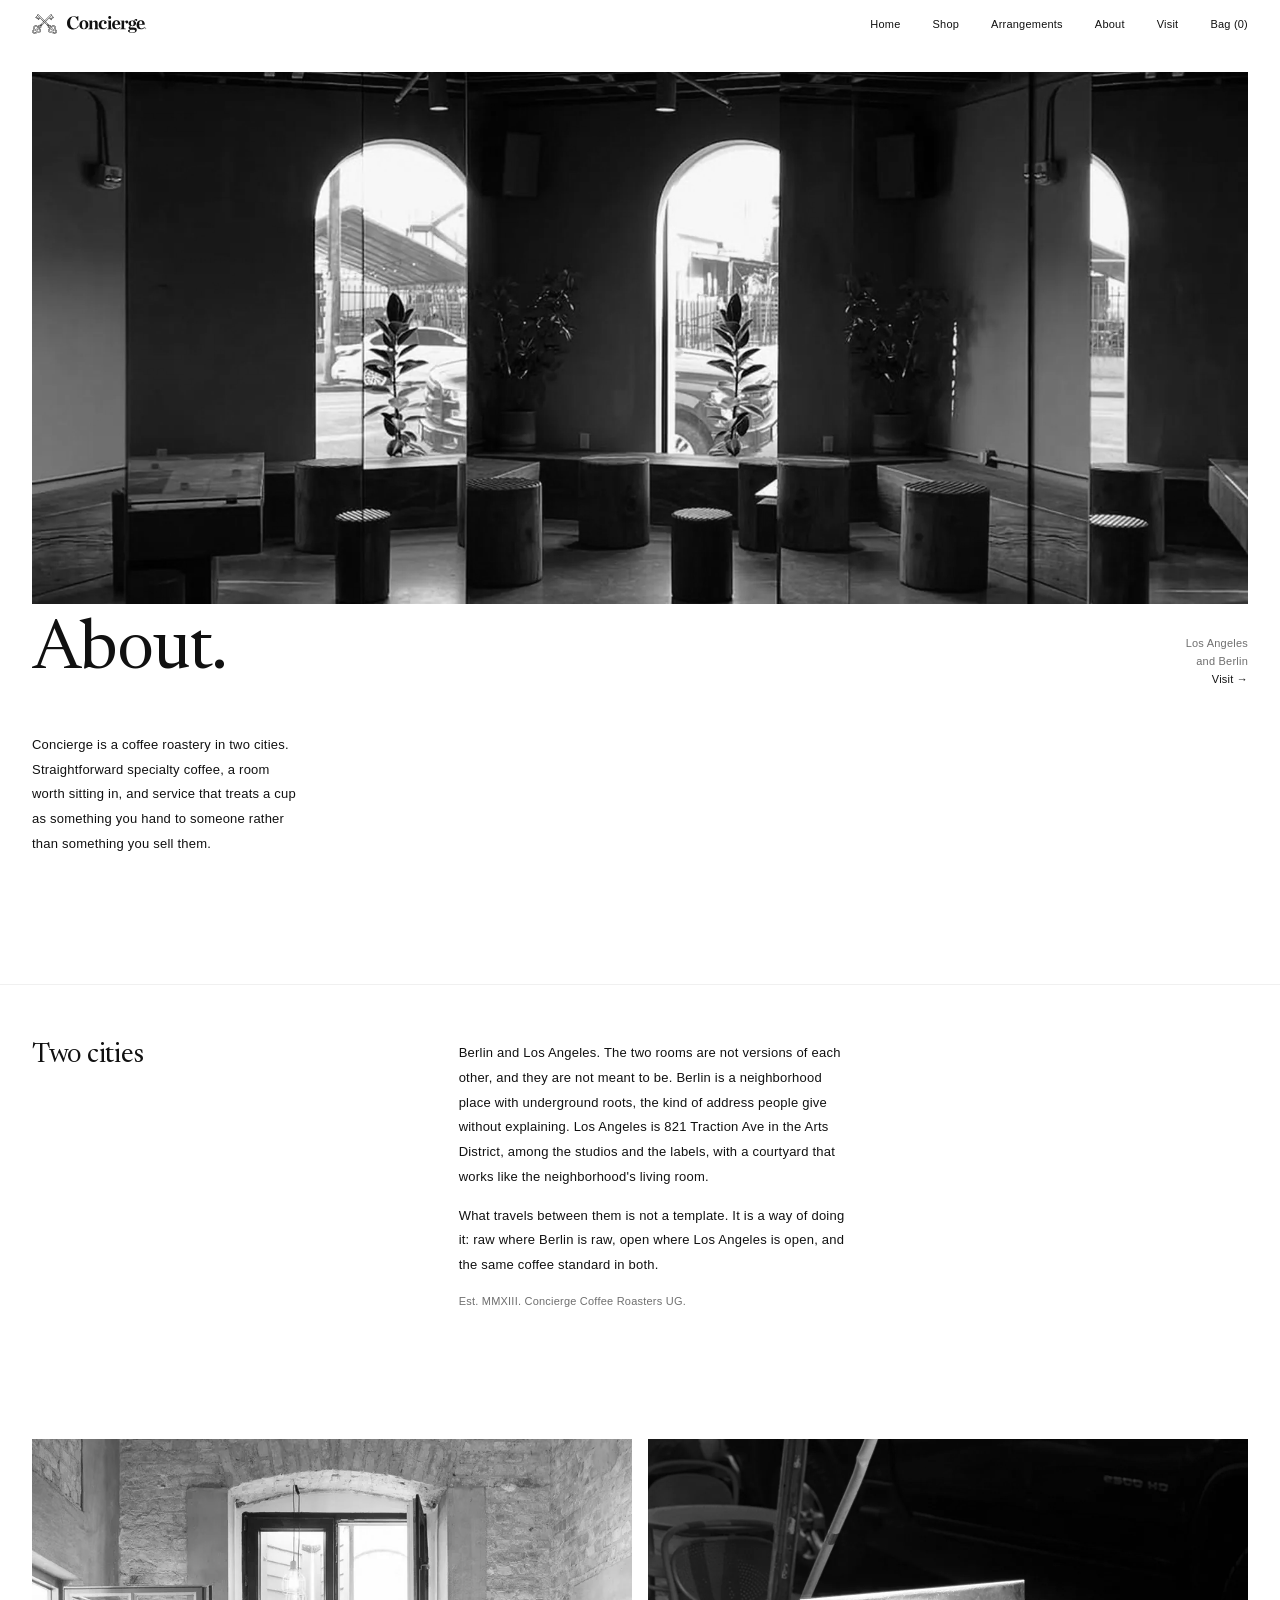
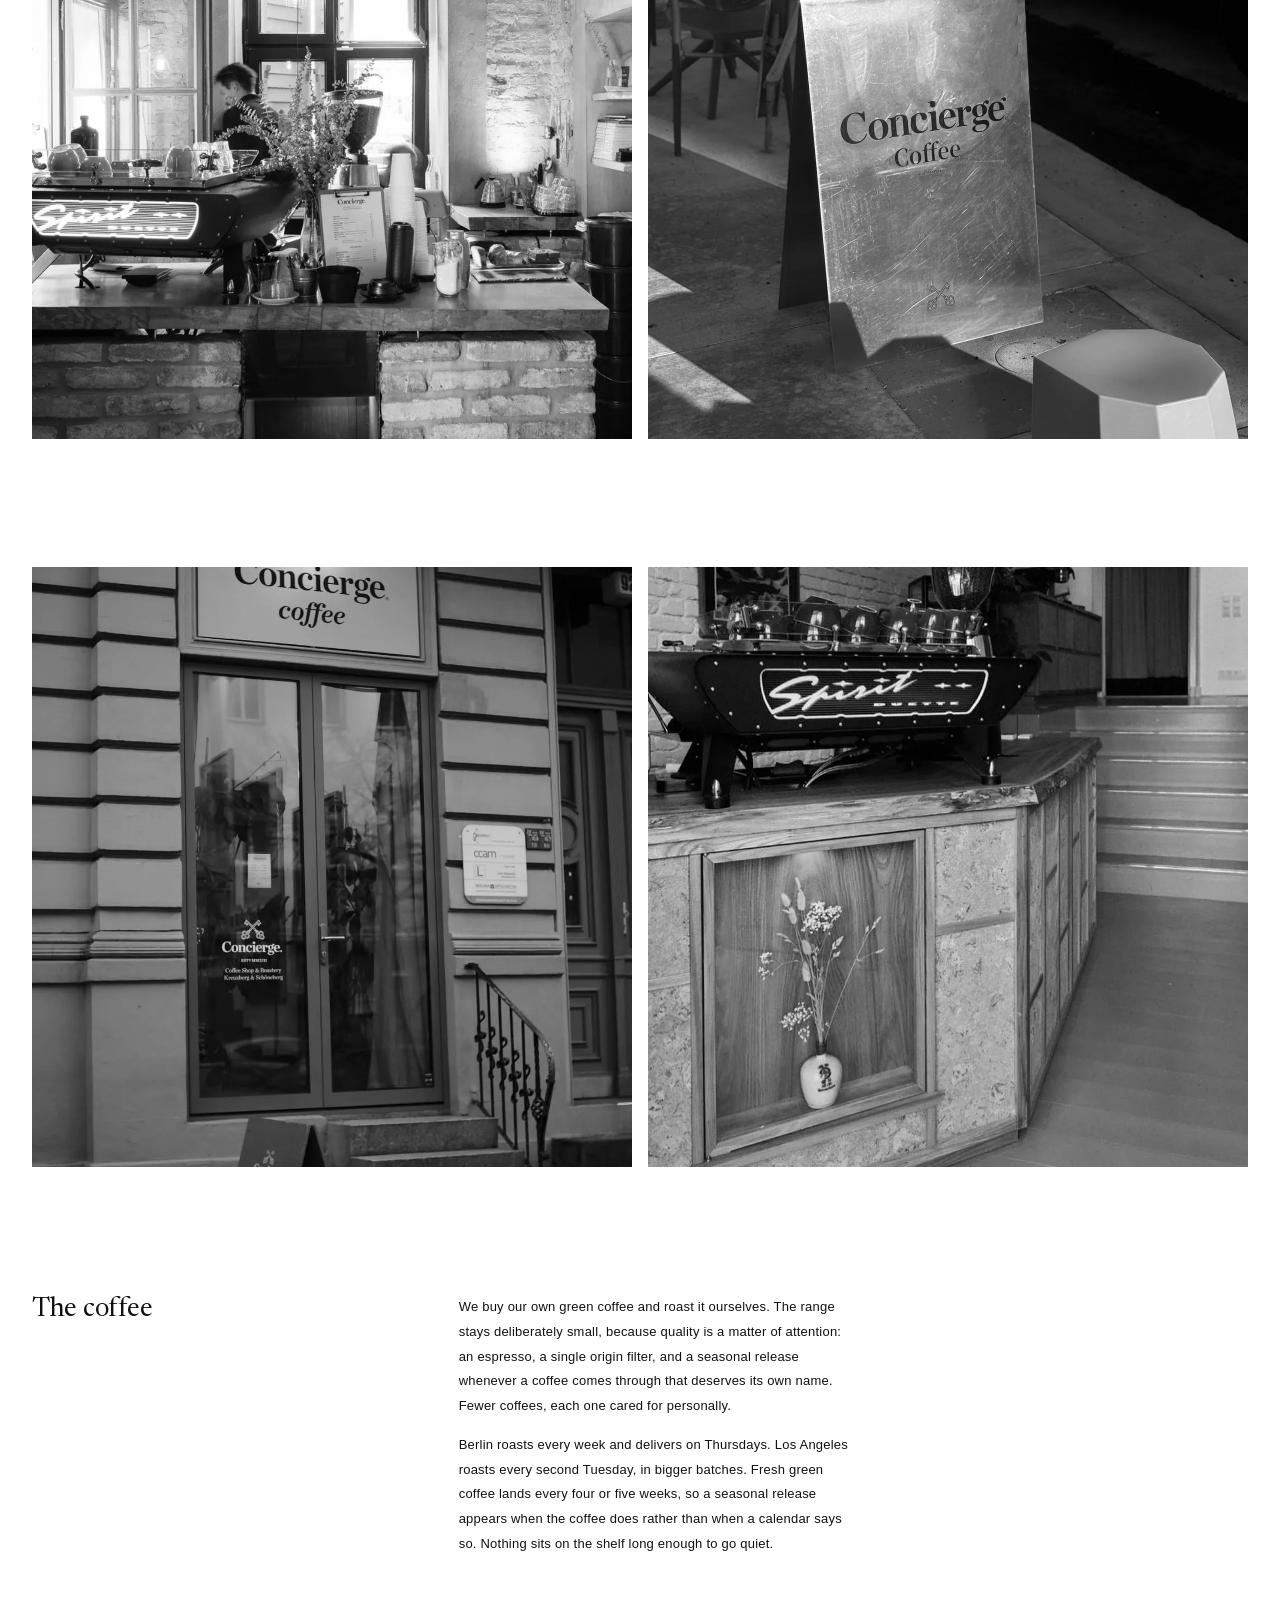
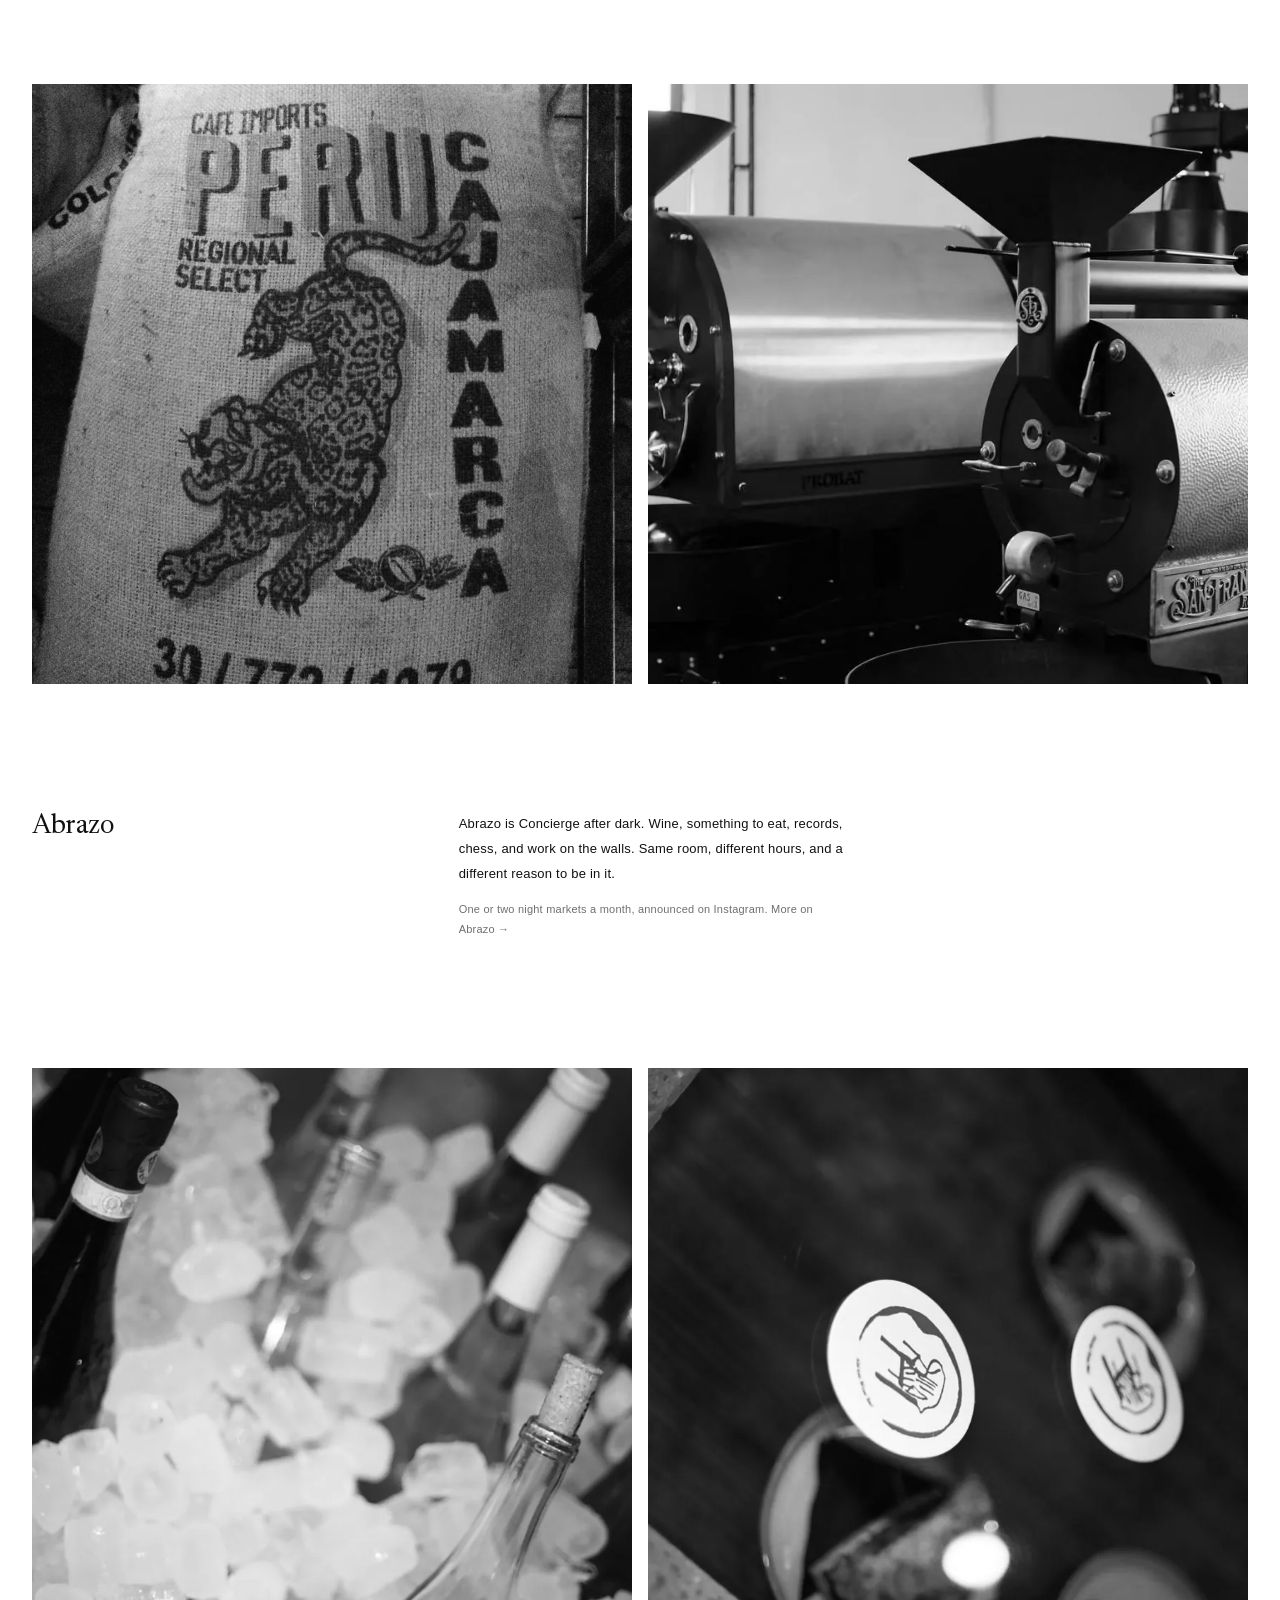
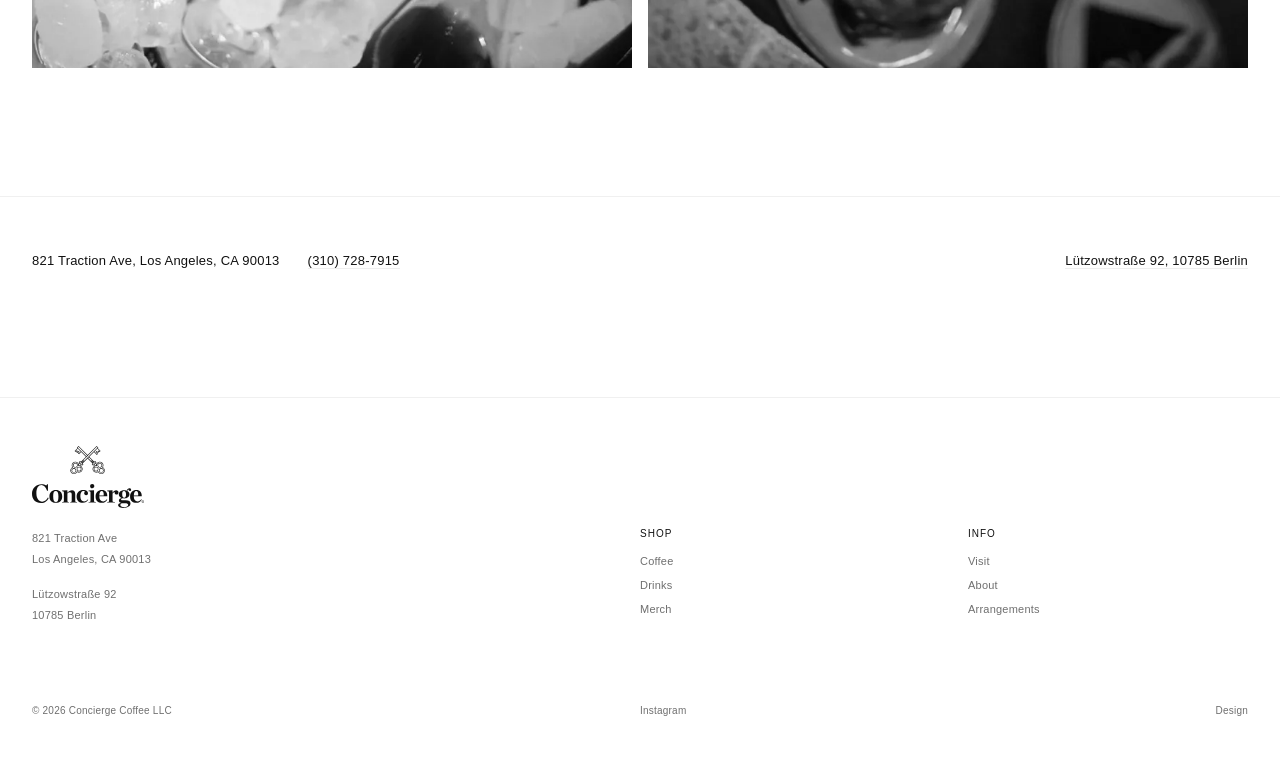
==== commit f5aa82e6: "Images: WebP at display size, named for search; Framer photos localized" ====
--- a/about.html
+++ b/about.html
@@ -54,7 +54,7 @@
 <!-- HERO -->
 <section class="visit-hero">
   <div class="visit-hero-img visit-hero-img--bw">
-    <img class="shift-up" src="images/hero-mirror.jpg" alt="The front room at 821 Traction Ave" />
+    <img fetchpriority="high" class="shift-up" src="images/concierge-coffee-front-room-821-traction-ave.webp" alt="The front room at 821 Traction Ave" />
   </div>
   <div class="visit-hero-meta">
     <h1 class="visit-title">About.</h1>
@@ -97,15 +97,15 @@
 
 <section class="arr-pair">
   <div class="arr-pair-grid">
-    <div class="arr-pair-img"><img src="images/about-berlin.jpg" alt="Benjamin behind the machine in Berlin" loading="lazy" /></div>
-    <div class="arr-pair-img"><img src="images/about-sign-la.jpg" alt="The steel sign on Traction Ave" loading="lazy" /></div>
-  </div>
-</section>
-
-<section class="arr-pair">
-  <div class="arr-pair-grid">
-    <div class="arr-pair-img"><img src="images/about-berlin-storefront.jpg" alt="The Berlin storefront" loading="lazy" /></div>
-    <div class="arr-pair-img"><img src="images/berlin-bar.jpg" alt="The bar at L&uuml;tzowstra&szlig;e 92" loading="lazy" /></div>
+    <div class="arr-pair-img"><img src="images/concierge-coffee-benjamin-espresso-machine-berlin.webp" alt="Benjamin behind the machine in Berlin" loading="lazy" /></div>
+    <div class="arr-pair-img"><img src="images/concierge-coffee-steel-sign-traction-ave.webp" alt="The steel sign on Traction Ave" loading="lazy" /></div>
+  </div>
+</section>
+
+<section class="arr-pair">
+  <div class="arr-pair-grid">
+    <div class="arr-pair-img"><img src="images/concierge-coffee-berlin-storefront-luetzowstrasse.webp" alt="The Berlin storefront" loading="lazy" /></div>
+    <div class="arr-pair-img"><img src="images/concierge-coffee-bar-luetzowstrasse-berlin.webp" alt="The bar at L&uuml;tzowstra&szlig;e 92" loading="lazy" /></div>
   </div>
 </section>
 
@@ -131,8 +131,8 @@
 
 <section class="arr-pair">
   <div class="arr-pair-grid">
-    <div class="arr-pair-img"><img src="images/about-green-coffee.jpg" alt="A sack of green coffee from Cajamarca, Peru" loading="lazy" /></div>
-    <div class="arr-pair-img"><img src="images/about-roasters.jpg" alt="The roasters" loading="lazy" /></div>
+    <div class="arr-pair-img"><img src="images/concierge-coffee-green-coffee-cajamarca-peru.webp" alt="A sack of green coffee from Cajamarca, Peru" loading="lazy" /></div>
+    <div class="arr-pair-img"><img src="images/concierge-coffee-roasters.webp" alt="The roasters" loading="lazy" /></div>
   </div>
 </section>
 
@@ -151,8 +151,8 @@
 
 <section class="arr-pair">
   <div class="arr-pair-grid">
-    <div class="arr-pair-img"><img src="images/abrazo-wine.jpg" alt="Wine on ice for an Abrazo night" loading="lazy" /></div>
-    <div class="arr-pair-img"><img src="images/abrazo-coasters.jpg" alt="Abrazo coasters on the bar" loading="lazy" /></div>
+    <div class="arr-pair-img"><img src="images/concierge-coffee-abrazo-wine-on-ice.webp" alt="Wine on ice for an Abrazo night" loading="lazy" /></div>
+    <div class="arr-pair-img"><img src="images/concierge-coffee-abrazo-coasters.webp" alt="Abrazo coasters on the bar" loading="lazy" /></div>
   </div>
 </section>
 
--- a/styles.css
+++ b/styles.css
@@ -483,6 +483,7 @@
     right: -400px;
     width: 360px;
     height: 100vh;
+    height: 100dvh;
     background: #fff;
     z-index: 201;
     display: flex;
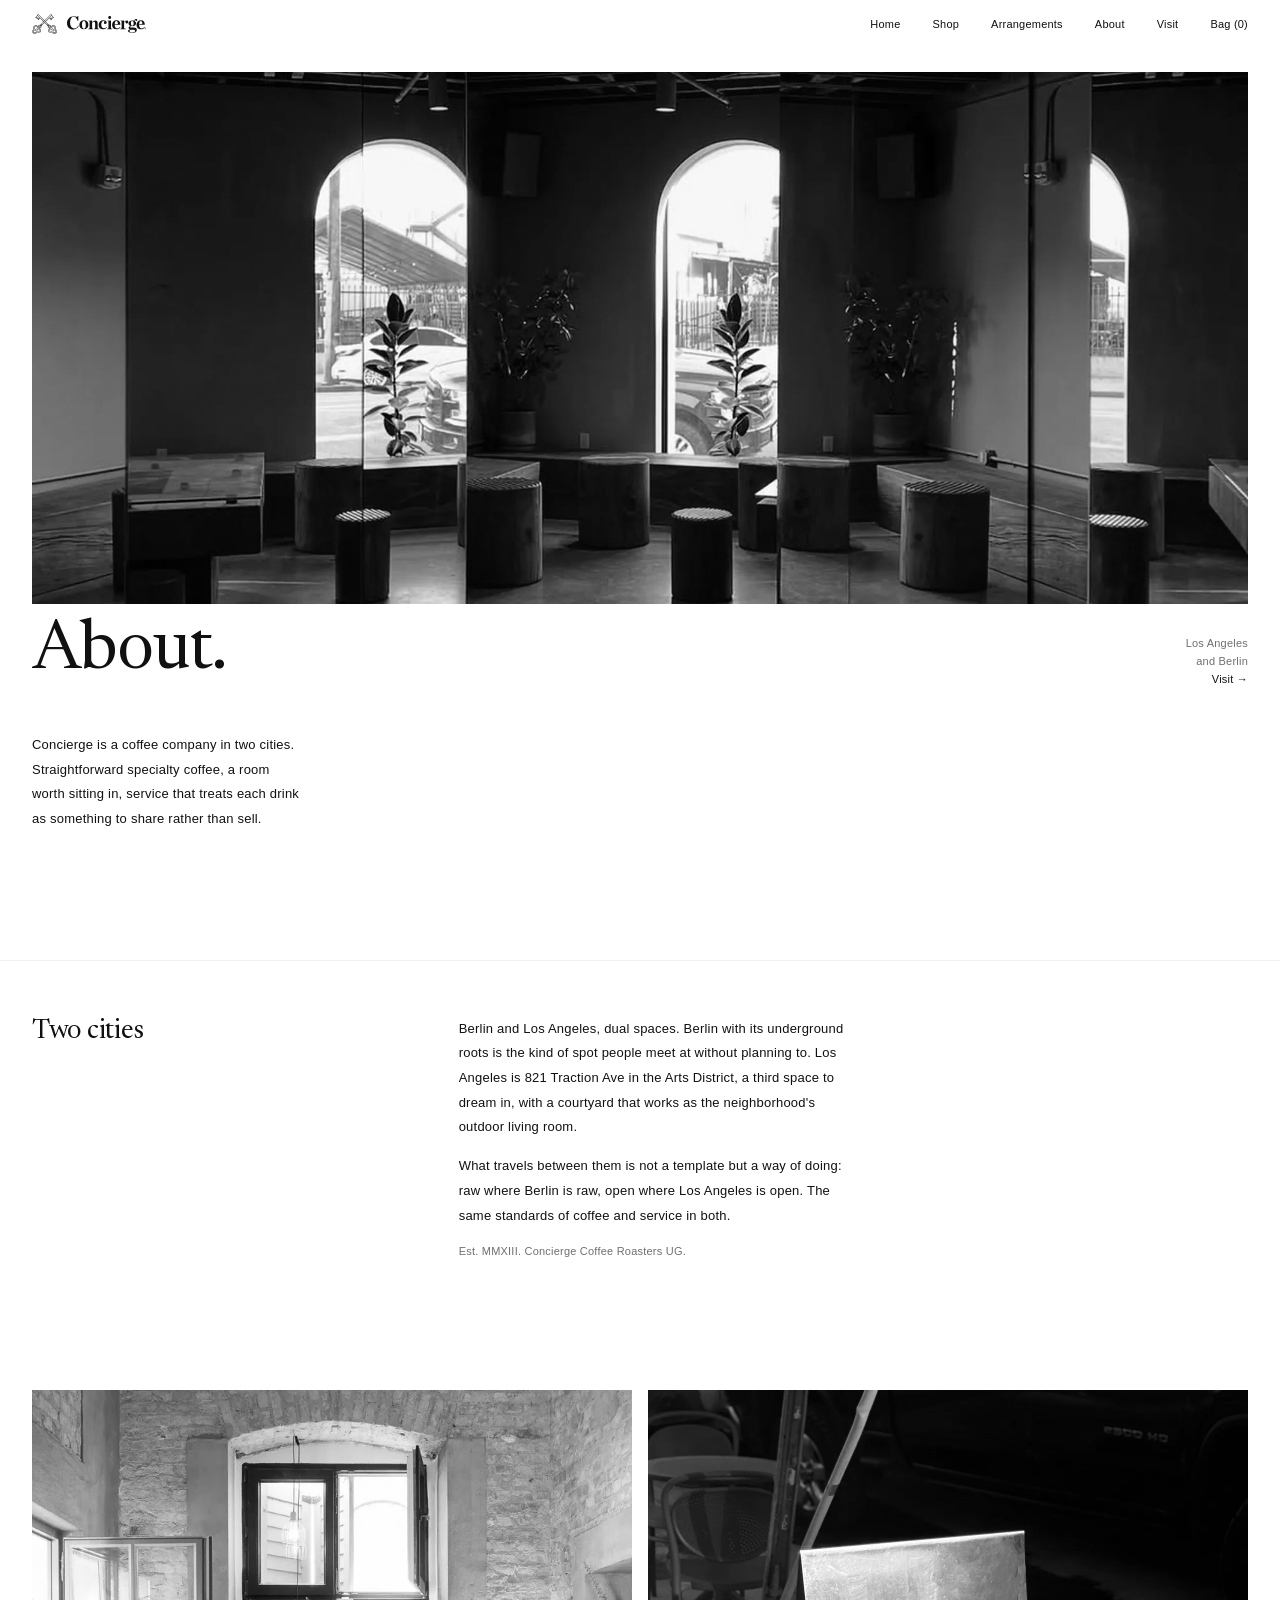
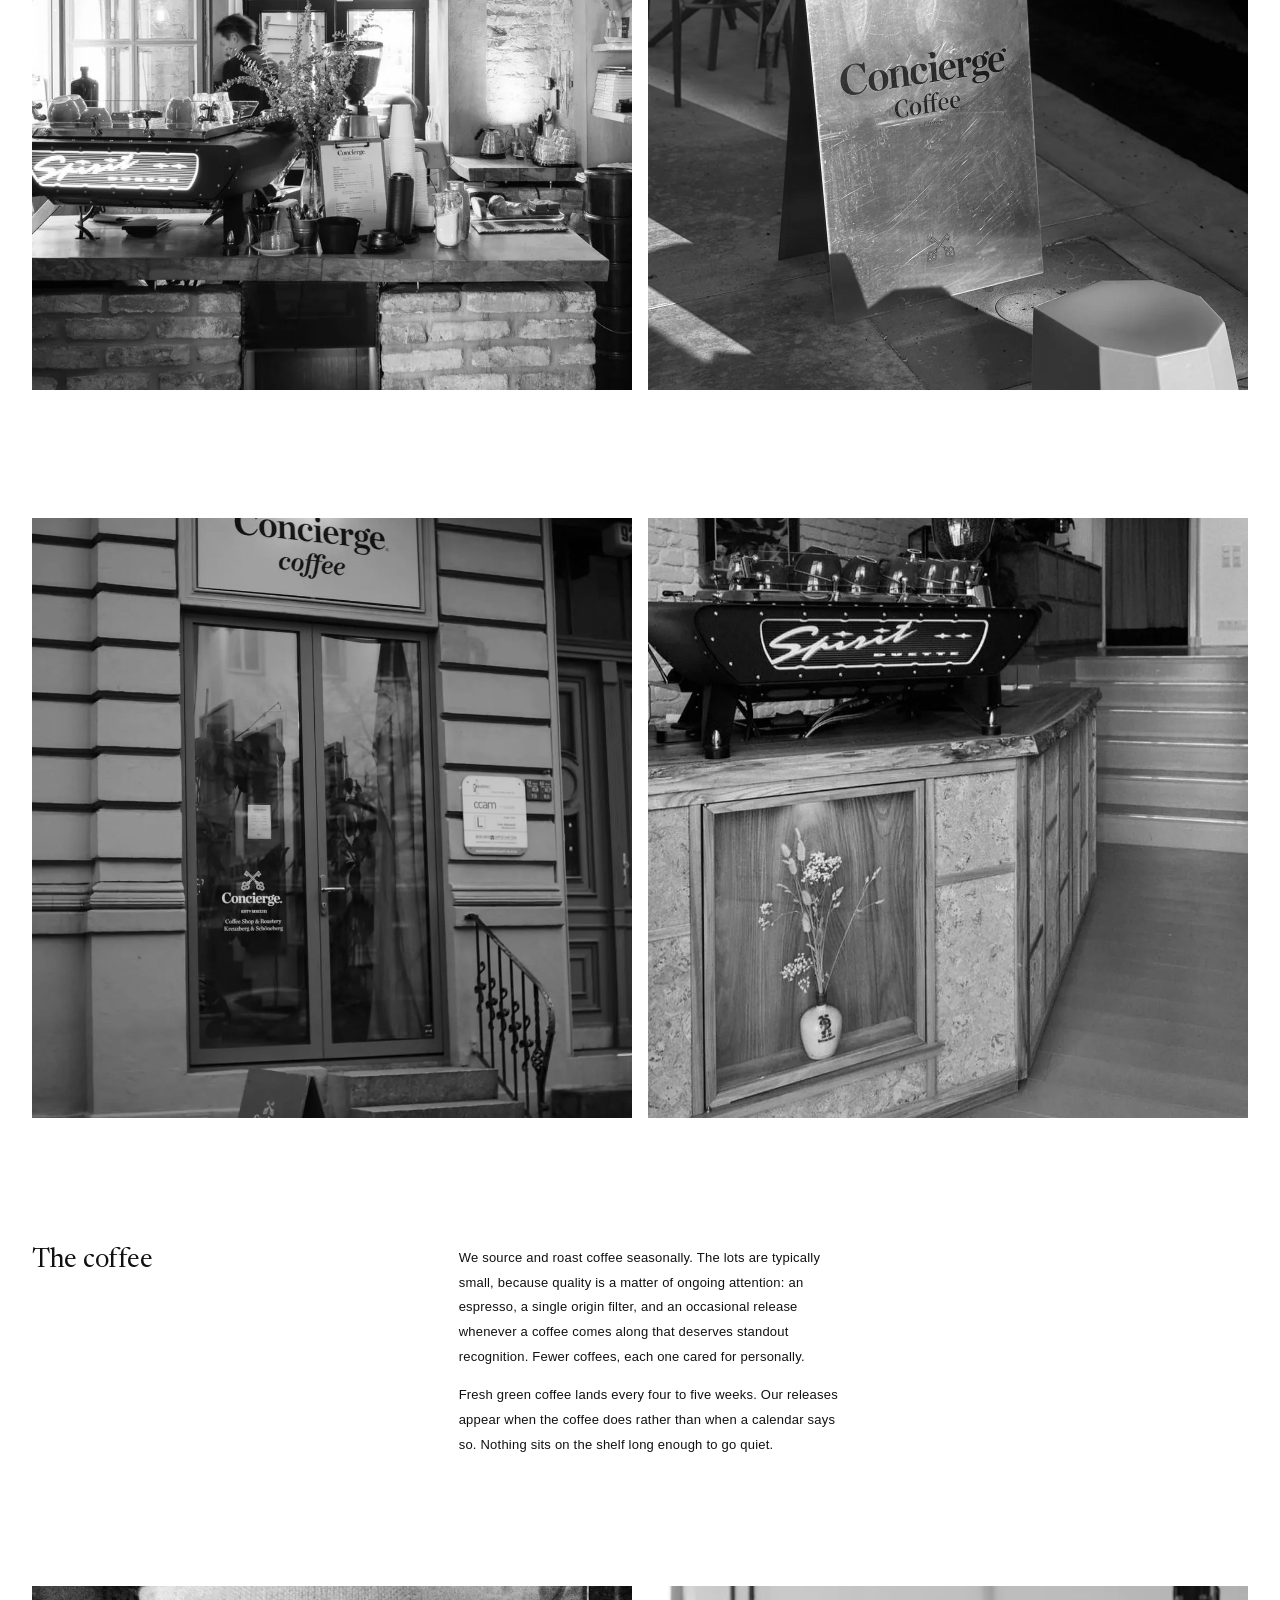
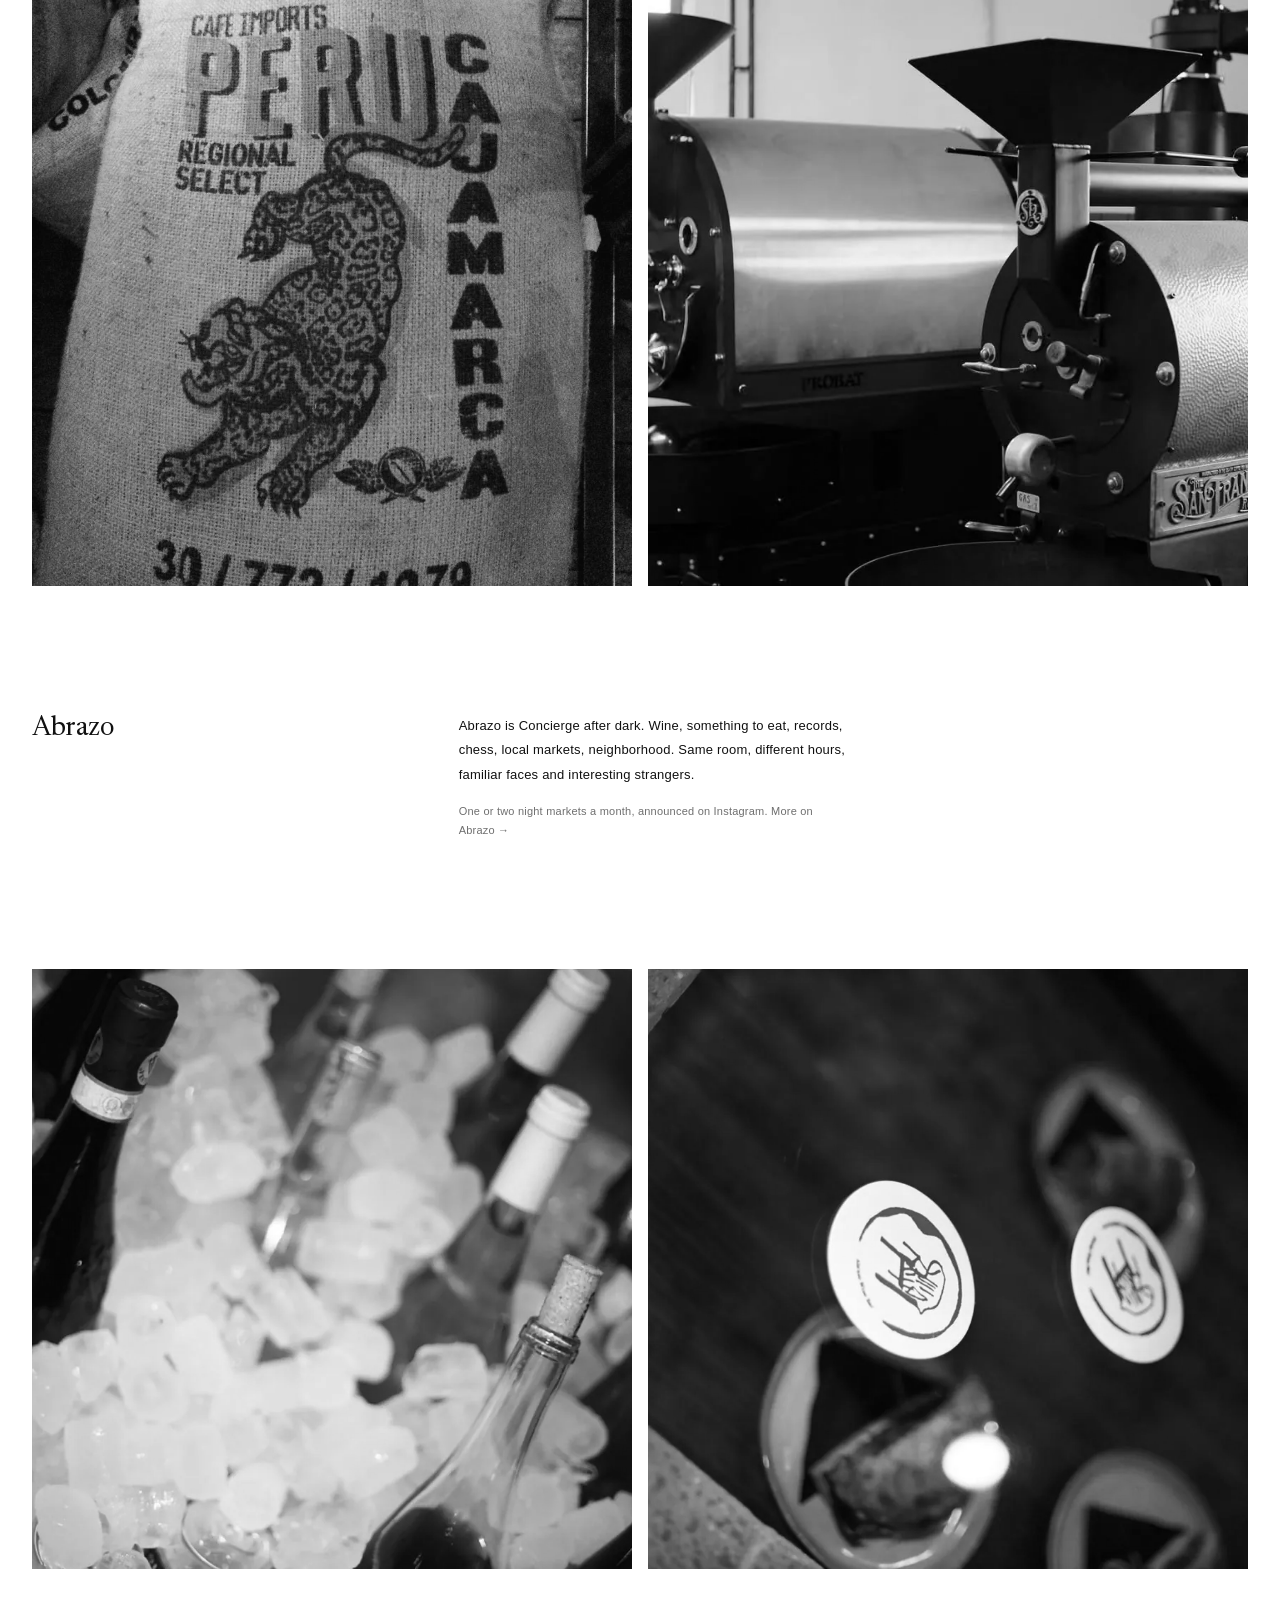
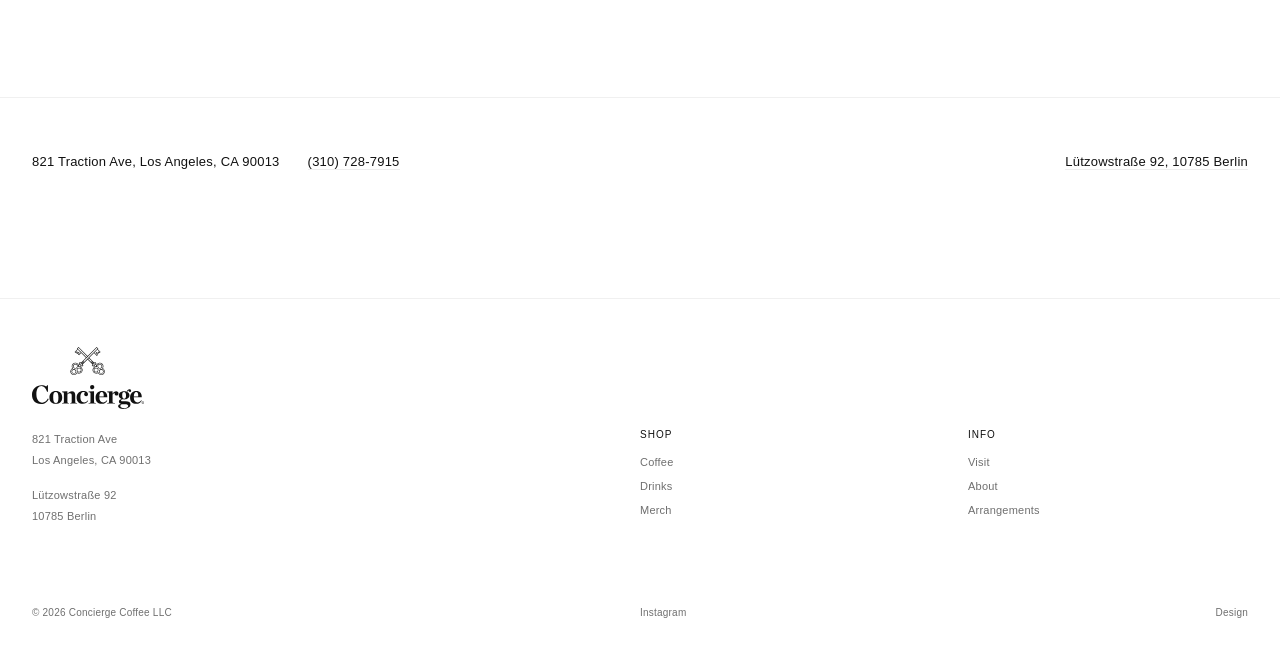
==== commit 676045ce: "Drinks as a menu; Benjamin's copy and photographs; orders@ address Pick-up ordering moves to Square " ====
--- a/about.html
+++ b/about.html
@@ -67,9 +67,9 @@
 </section>
 
 <p class="arr-intro">
-  Concierge is a coffee roastery in two cities. Straightforward specialty coffee,
-  a room worth sitting in, and service that treats a cup as something you hand to
-  someone rather than something you sell them.
+  Concierge is a coffee company in two cities. Straightforward specialty coffee,
+  a room worth sitting in, service that treats each drink as something to share
+  rather than sell.
 </p>
 
 <div class="arr-rule"></div>
@@ -78,16 +78,15 @@
   <h2 class="arr-h">Two cities</h2>
   <div class="arr-body">
     <p>
-      Berlin and Los Angeles. The two rooms are not versions of each other, and they
-      are not meant to be. Berlin is a neighborhood place with underground roots, the
-      kind of address people give without explaining. Los Angeles is 821 Traction Ave
-      in the Arts District, among the studios and the labels, with a courtyard
-      that works like the neighborhood's living room.
-    </p>
-    <p>
-      What travels between them is not a template. It is a way of doing it: raw where
-      Berlin is raw, open where Los Angeles is open, and the same coffee standard in
-      both.
+      Berlin and Los Angeles, dual spaces. Berlin with its underground roots is the
+      kind of spot people meet at without planning to. Los Angeles is 821 Traction
+      Ave in the Arts District, a third space to dream in, with a courtyard that
+      works as the neighborhood's outdoor living room.
+    </p>
+    <p>
+      What travels between them is not a template but a way of doing: raw where
+      Berlin is raw, open where Los Angeles is open. The same standards of coffee
+      and service in both.
     </p>
     <p class="arr-note">
       Est. MMXIII. Concierge Coffee Roasters UG.
@@ -113,18 +112,16 @@
   <h2 class="arr-h">The coffee</h2>
   <div class="arr-body">
     <p>
-      We buy our own green coffee and roast it ourselves. The range stays
-      deliberately small, because quality is a matter of attention: an
-      espresso, a single origin filter, and a seasonal release whenever a
-      coffee comes through that deserves its own name. Fewer coffees, each
-      one cared for personally.
-    </p>
-    <p>
-      Berlin roasts every week and delivers on Thursdays. Los Angeles roasts
-      every second Tuesday, in bigger batches. Fresh green coffee lands every
-      four or five weeks, so a seasonal release appears when the coffee does
-      rather than when a calendar says so. Nothing sits on the shelf long
-      enough to go quiet.
+      We source and roast coffee seasonally. The lots are typically small,
+      because quality is a matter of ongoing attention: an espresso, a single
+      origin filter, and an occasional release whenever a coffee comes along
+      that deserves standout recognition. Fewer coffees, each one cared for
+      personally.
+    </p>
+    <p>
+      Fresh green coffee lands every four to five weeks. Our releases appear
+      when the coffee does rather than when a calendar says so. Nothing sits
+      on the shelf long enough to go quiet.
     </p>
   </div>
 </section>
@@ -140,8 +137,9 @@
   <h2 class="arr-h">Abrazo</h2>
   <div class="arr-body">
     <p>
-      Abrazo is Concierge after dark. Wine, something to eat, records, chess, and work
-      on the walls. Same room, different hours, and a different reason to be in it.
+      Abrazo is Concierge after dark. Wine, something to eat, records, chess, local
+      markets, neighborhood. Same room, different hours, familiar faces and
+      interesting strangers.
     </p>
     <p class="arr-note">
       One or two night markets a month, announced on Instagram. <a href="arrangements.html#abrazo">More on Abrazo &rarr;</a>
--- a/styles.css
+++ b/styles.css
@@ -254,7 +254,19 @@
     gap: var(--card-gap);
   }
 
-  .card { cursor: pointer; }
+  .card { cursor: pointer; position: relative; }
+
+  /* ── KEYBOARD ──
+     The homepage cards were divs with onclick: nothing a keyboard or a
+     screen reader could reach. Each card now carries a real link stretched
+     over it -- same click, same look, and a product page underneath it if
+     script is gone. The buy button reveals on focus exactly as it does on
+     hover, so tabbing shows the same card a mouse sees. */
+  .card-hit { position: absolute; inset: 0; z-index: 1; }
+  .card-hit:focus-visible { outline: 2px solid #111; outline-offset: 2px; }
+  .card-face { z-index: 2; }
+  .shop-card:focus-within .card-cta,
+  .drink-card:focus-within .card-cta { opacity: 1; transform: none; pointer-events: auto; }
 
   .card-img {
     width: 100%;
@@ -785,6 +797,62 @@
     .menu-lead { grid-template-columns: 1fr; }
   }
   .drink-card:hover .card-cta { opacity: 1; transform: translateY(0); pointer-events: auto; }
+  /* ── MENU MODE ──
+     Pick-up ordering lives in Square Online (11 Sep 2026), so the drinks
+     read as a menu: the photographed ones make a row, as many columns as
+     there are photographs, and every drink is a line in the two-column list
+     under it. The list is the menu; the photographs are the room. Doubled
+     selectors on purpose: the .menu-grid breakpoints later in the file
+     would otherwise turn the list back into a card grid. */
+  .drink-card--menu { cursor: default; }
+  .menu-pickup a { border-bottom: 1px solid #eee; transition: border-color 0.15s; }
+  .menu-pickup a:hover { border-color: #111; }
+  .menu-lead.menu-lead--photos {
+    grid-template-columns: none;
+    grid-auto-flow: column;
+    grid-auto-columns: 1fr;
+  }
+  .menu-lead.menu-lead--photos .card-img { aspect-ratio: 3/4; }
+  .menu-grid.menu-grid--list {
+    grid-template-columns: 1fr 1fr;
+    gap: 0 var(--card-gap);
+    align-items: start;
+  }
+  .menu-row {
+    display: flex;
+    justify-content: space-between;
+    align-items: baseline;
+    gap: 18px;
+    padding: 14px 0;
+    border-bottom: 1px solid #eee;
+  }
+  .menu-row-name {
+    font-family: var(--serif);
+    font-size: 17px;
+    font-weight: 400;
+    line-height: 1.2;
+  }
+  .menu-row-ing {
+    margin-top: 3px;
+    font-size: 11px;
+    line-height: 1.6;
+    color: var(--muted);
+    max-width: 40ch;
+  }
+  .menu-row-price {
+    display: flex;
+    flex-direction: column;
+    align-items: flex-end;
+    gap: 3px;
+    font-size: 10px;
+    letter-spacing: 0.08em;
+    text-transform: uppercase;
+    white-space: nowrap;
+  }
+  @media (max-width: 640px) {
+    .menu-lead.menu-lead--photos { grid-auto-flow: row; grid-template-columns: repeat(2, 1fr); }
+    .menu-grid.menu-grid--list { grid-template-columns: 1fr; }
+  }
   .drink-ing {
     margin-top: 6px;
     font-size: 11px;
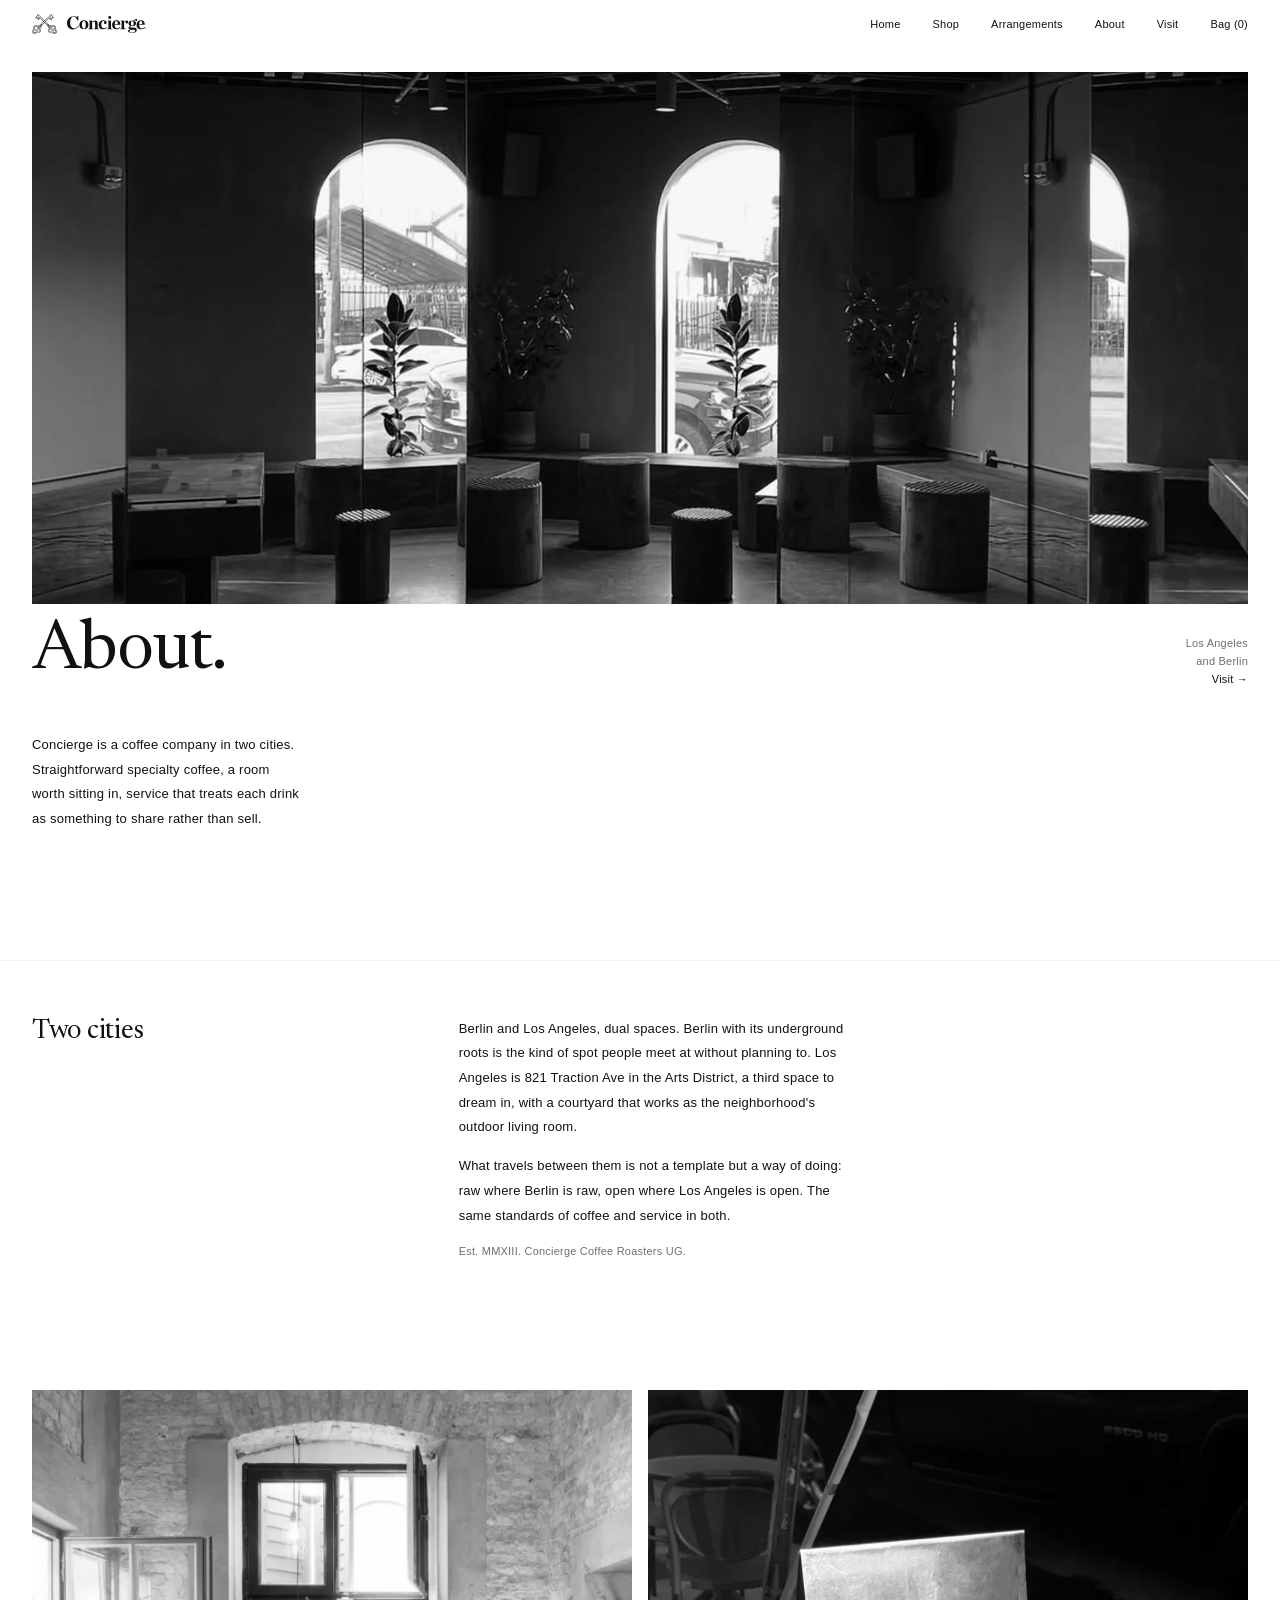
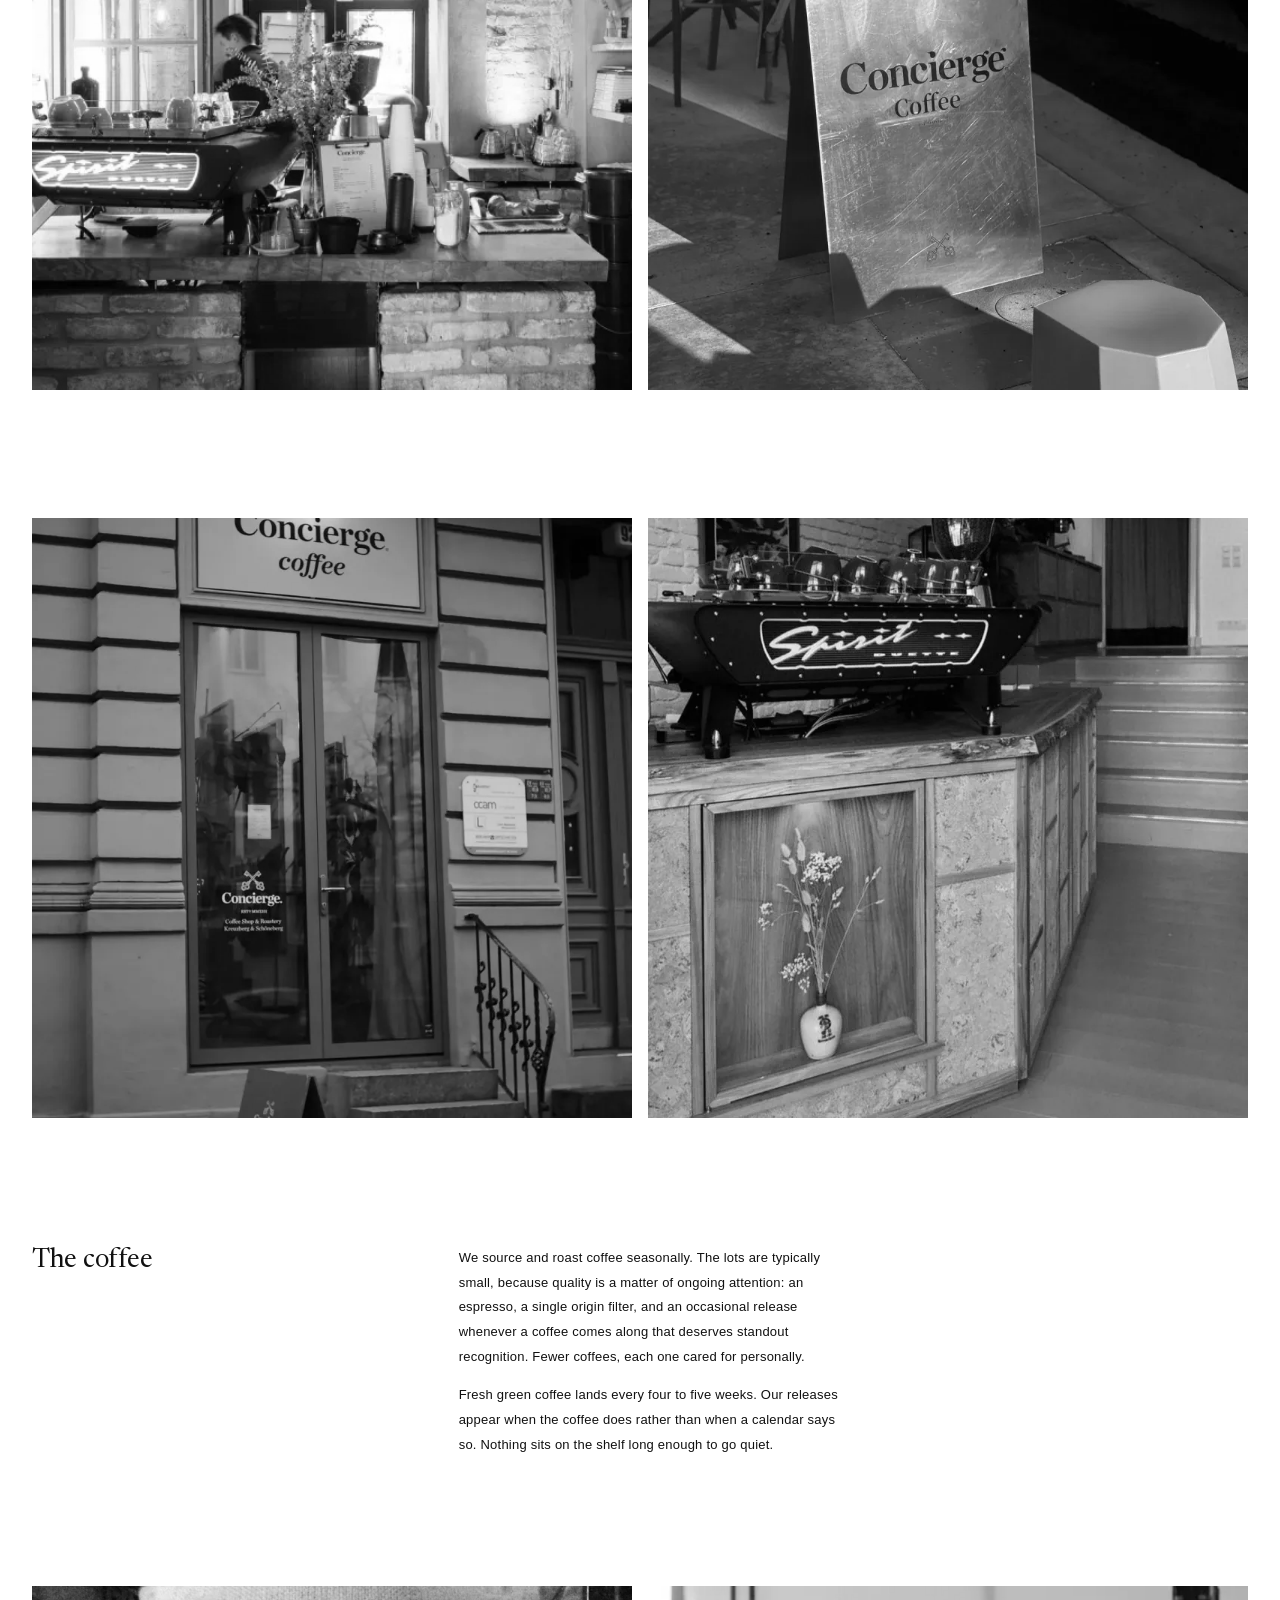
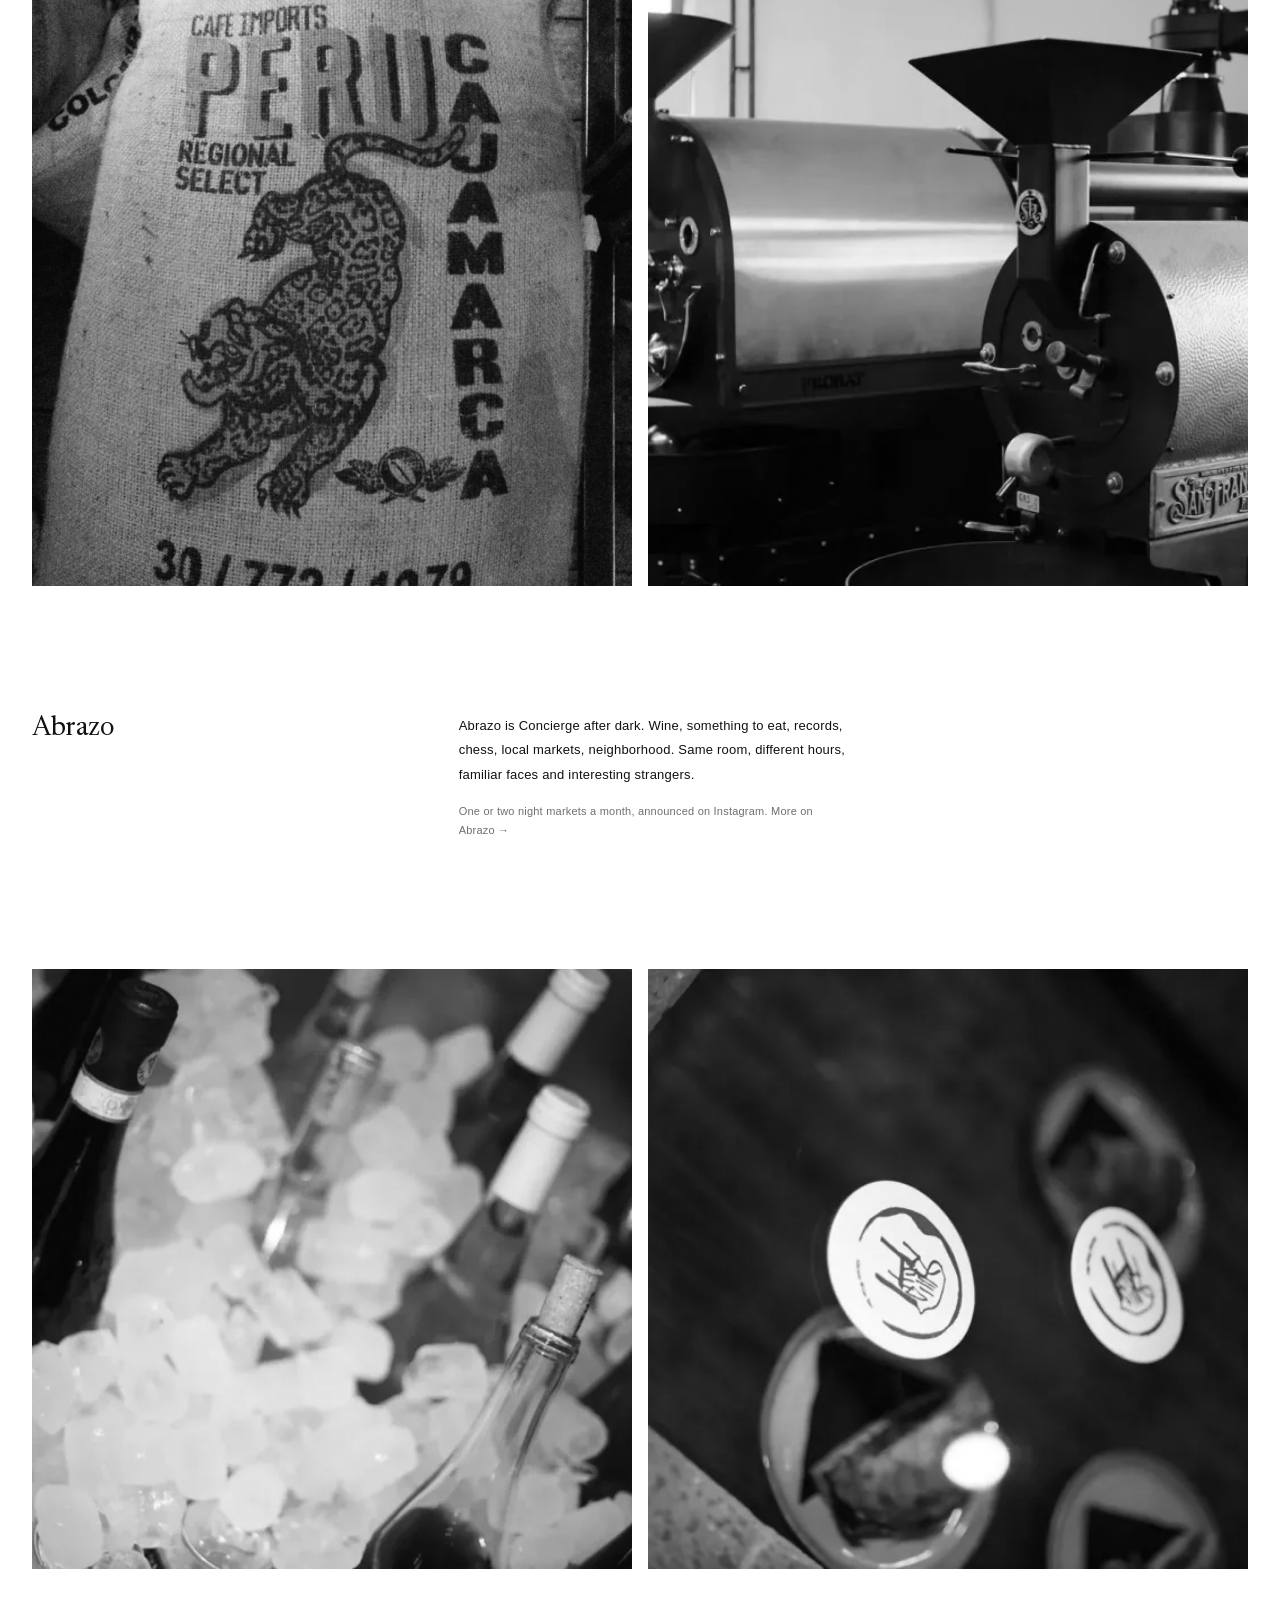
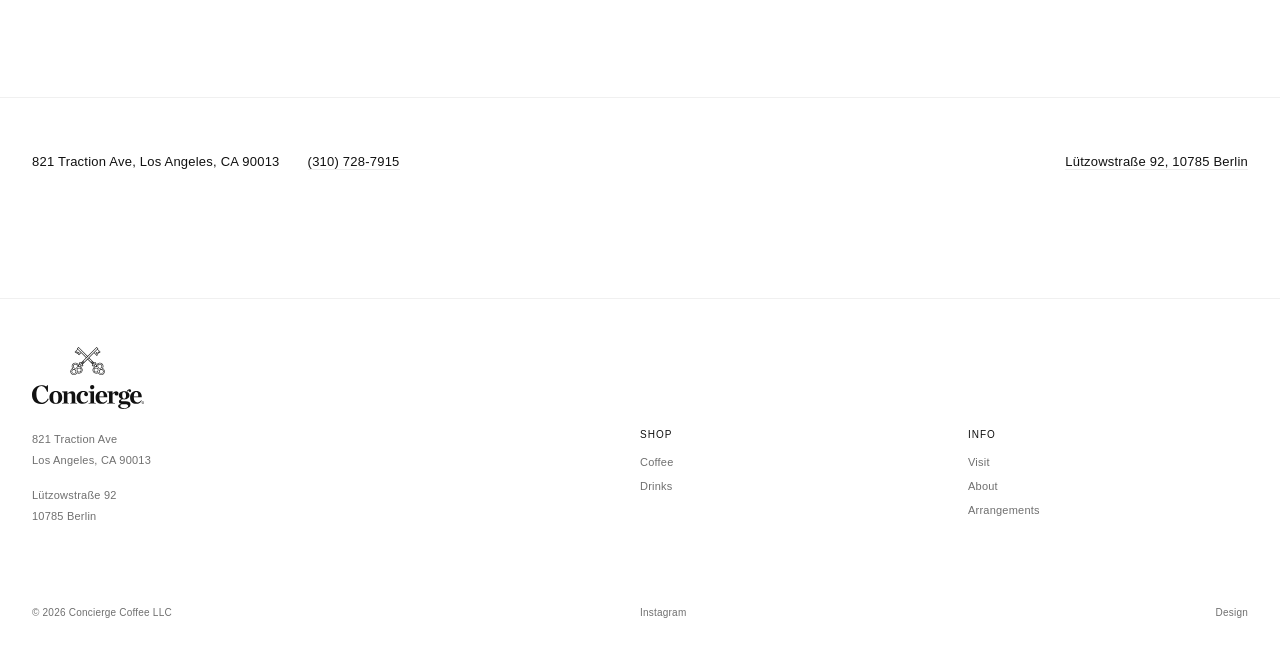
==== commit 7bea41e3: "Phone pass, bug fixes and dead code from the review Phone: the hidden attribute now wins over displa" ====
--- a/about.html
+++ b/about.html
@@ -54,7 +54,7 @@
 <!-- HERO -->
 <section class="visit-hero">
   <div class="visit-hero-img visit-hero-img--bw">
-    <img fetchpriority="high" class="shift-up" src="images/concierge-coffee-front-room-821-traction-ave.webp" alt="The front room at 821 Traction Ave" />
+    <img fetchpriority="high" class="shift-up" src="images/concierge-coffee-front-room-821-traction-ave.webp" srcset="images/concierge-coffee-front-room-821-traction-ave-800.webp 800w, images/concierge-coffee-front-room-821-traction-ave.webp 1920w" sizes="100vw" alt="The front room at 821 Traction Ave" />
   </div>
   <div class="visit-hero-meta">
     <h1 class="visit-title">About.</h1>
@@ -96,15 +96,15 @@
 
 <section class="arr-pair">
   <div class="arr-pair-grid">
-    <div class="arr-pair-img"><img src="images/concierge-coffee-benjamin-espresso-machine-berlin.webp" alt="Benjamin behind the machine in Berlin" loading="lazy" /></div>
-    <div class="arr-pair-img"><img src="images/concierge-coffee-steel-sign-traction-ave.webp" alt="The steel sign on Traction Ave" loading="lazy" /></div>
+    <div class="arr-pair-img"><img src="images/concierge-coffee-benjamin-espresso-machine-berlin.webp" srcset="images/concierge-coffee-benjamin-espresso-machine-berlin-800.webp 800w, images/concierge-coffee-benjamin-espresso-machine-berlin.webp 1200w" sizes="50vw" alt="Benjamin behind the machine in Berlin" loading="lazy" /></div>
+    <div class="arr-pair-img"><img src="images/concierge-coffee-steel-sign-traction-ave.webp" srcset="images/concierge-coffee-steel-sign-traction-ave-800.webp 800w, images/concierge-coffee-steel-sign-traction-ave.webp 1200w" sizes="50vw" alt="The steel sign on Traction Ave" loading="lazy" /></div>
   </div>
 </section>
 
 <section class="arr-pair">
   <div class="arr-pair-grid">
-    <div class="arr-pair-img"><img src="images/concierge-coffee-berlin-storefront-luetzowstrasse.webp" alt="The Berlin storefront" loading="lazy" /></div>
-    <div class="arr-pair-img"><img src="images/concierge-coffee-bar-luetzowstrasse-berlin.webp" alt="The bar at L&uuml;tzowstra&szlig;e 92" loading="lazy" /></div>
+    <div class="arr-pair-img"><img src="images/concierge-coffee-berlin-storefront-luetzowstrasse.webp" srcset="images/concierge-coffee-berlin-storefront-luetzowstrasse-800.webp 800w, images/concierge-coffee-berlin-storefront-luetzowstrasse.webp 1080w" sizes="50vw" alt="The Berlin storefront" loading="lazy" /></div>
+    <div class="arr-pair-img"><img src="images/concierge-coffee-bar-luetzowstrasse-berlin.webp" srcset="images/concierge-coffee-bar-luetzowstrasse-berlin-800.webp 800w, images/concierge-coffee-bar-luetzowstrasse-berlin.webp 915w" sizes="50vw" alt="The bar at L&uuml;tzowstra&szlig;e 92" loading="lazy" /></div>
   </div>
 </section>
 
@@ -128,8 +128,8 @@
 
 <section class="arr-pair">
   <div class="arr-pair-grid">
-    <div class="arr-pair-img"><img src="images/concierge-coffee-green-coffee-cajamarca-peru.webp" alt="A sack of green coffee from Cajamarca, Peru" loading="lazy" /></div>
-    <div class="arr-pair-img"><img src="images/concierge-coffee-roasters.webp" alt="The roasters" loading="lazy" /></div>
+    <div class="arr-pair-img"><img src="images/concierge-coffee-green-coffee-cajamarca-peru.webp" srcset="images/concierge-coffee-green-coffee-cajamarca-peru-800.webp 800w, images/concierge-coffee-green-coffee-cajamarca-peru.webp 1080w" sizes="50vw" alt="A sack of green coffee from Cajamarca, Peru" loading="lazy" /></div>
+    <div class="arr-pair-img"><img src="images/concierge-coffee-roasters.webp" srcset="images/concierge-coffee-roasters-800.webp 800w, images/concierge-coffee-roasters.webp 1080w" sizes="50vw" alt="The roasters" loading="lazy" /></div>
   </div>
 </section>
 
@@ -149,8 +149,8 @@
 
 <section class="arr-pair">
   <div class="arr-pair-grid">
-    <div class="arr-pair-img"><img src="images/concierge-coffee-abrazo-wine-on-ice.webp" alt="Wine on ice for an Abrazo night" loading="lazy" /></div>
-    <div class="arr-pair-img"><img src="images/concierge-coffee-abrazo-coasters.webp" alt="Abrazo coasters on the bar" loading="lazy" /></div>
+    <div class="arr-pair-img"><img src="images/concierge-coffee-abrazo-wine-on-ice.webp" srcset="images/concierge-coffee-abrazo-wine-on-ice-800.webp 800w, images/concierge-coffee-abrazo-wine-on-ice.webp 1280w" sizes="50vw" alt="Wine on ice for an Abrazo night" loading="lazy" /></div>
+    <div class="arr-pair-img"><img src="images/concierge-coffee-abrazo-coasters.webp" srcset="images/concierge-coffee-abrazo-coasters-800.webp 800w, images/concierge-coffee-abrazo-coasters.webp 1280w" sizes="50vw" alt="Abrazo coasters on the bar" loading="lazy" /></div>
   </div>
 </section>
 
@@ -180,9 +180,6 @@
     document.body.style.overflow = open ? 'hidden' : '';
   }
 
-  document.querySelectorAll('.nav-r a').forEach(a =>
-    a.addEventListener('click', () => toggleNav(false)));
-
   document.addEventListener('keydown', e => { if (e.key === 'Escape') toggleNav(false); });
 
   // Leaving the breakpoint with the sheet open would strand the scroll lock.
--- a/styles.css
+++ b/styles.css
@@ -60,6 +60,11 @@
 
   a { color: inherit; text-decoration: none; }
 
+  /* The hidden attribute loses to any author display rule (.qa-field is
+     flex), which left the pick-up time field showing on coffee. Script
+     hides things with .hidden; this makes that mean it. */
+  [hidden] { display: none !important; }
+
   /* ── NAV ── */
   nav {
     position: sticky;
@@ -125,7 +130,6 @@
   nav.open .nav-toggle span:first-child { transform: translateY(3px) rotate(45deg); }
   nav.open .nav-toggle span:last-child  { transform: translateY(-3px) rotate(-45deg); }
 
-
   /* ── HERO ── */
   /* ── PAGE CEILING ──
      The layout had none, so it did not get better on a large display, only
@@ -298,10 +302,9 @@
     opacity: 0;
   }
 
-  /* Scoped away from the proposals: they carry no bean layer, so fading the
-     packshot out on hover left an empty grey frame. */
-  .shop-card:not(.concept-card):hover .card-base { opacity: 0; }
-  .shop-card:not(.concept-card):hover .card-alt { opacity: 1; }
+  /* The hover: packshot out, beans in. */
+  .shop-card:hover .card-base { opacity: 0; }
+  .shop-card:hover .card-alt { opacity: 1; }
 
   .card-face {
     position: absolute;
@@ -362,26 +365,8 @@
 
   .shop-card:hover .card-cta { opacity: 1; transform: translateY(0); pointer-events: auto; }
 
-  /* ── CONCEPT CARD ──
-     Blends put up for consideration, not products. Greyscale says unmade
-     before the label does, and nothing about the card invites a click:
-     no zoom, no swap, no button, no price. */
-  .concept-card { cursor: default; }
-  .concept-card:hover .card-img img { transform: none; opacity: 1; }
-  .concept-card .card-status { letter-spacing: 0.08em; }
   .card-cta:hover { background: #f0f0f0; }
   .card-cta:disabled { background: rgba(255,255,255,0.35); color: rgba(255,255,255,0.8); cursor: default; }
-
-  .card-info {
-    padding: 10px 0 20px;
-    display: flex;
-    justify-content: space-between;
-    align-items: baseline;
-  }
-
-  .card-name { font-family: var(--serif); font-size: 13px; font-weight: 400; }
-  .card-sub { font-size: 10px; color: var(--muted); margin-top: 3px; }
-  .card-price { font-size: 11px; color: #111; }
 
   /* ── QUICK ADD ──
      One picture, the size, the count, one dark button. It replaces a half
@@ -424,9 +409,6 @@
     cursor: pointer;
   }
   .qa-x:hover { background: #fff; }
-
-  .qa-img { aspect-ratio: 1/1; background: #f7f7f7; overflow: hidden; }
-  .qa-img img { width: 100%; height: 100%; object-fit: cover; display: block; }
 
   .qa-panel { padding: 20px 20px 24px; display: flex; flex-direction: column; gap: 14px; }
 
@@ -546,6 +528,12 @@
   .ci-img img { width: 100%; height: 100%; object-fit: cover; display: block; }
   .ci-name { font-family: var(--serif); font-size: 12px; }
   .ci-sub { font-size: 10px; color: var(--muted); margin-top: 4px; }
+  .ci-remove {
+    margin-top: 6px; padding: 0; border: 0; background: none;
+    font: inherit; font-size: 10px; letter-spacing: 0.04em; color: var(--muted);
+    border-bottom: 1px solid #eee; cursor: pointer; transition: color 0.15s, border-color 0.15s;
+  }
+  .ci-remove:hover { color: #111; border-color: #111; }
   .ci-price { font-size: 11px; }
 
   .cart-footer { border-top: 1px solid #f0f0f0; padding-top: 24px; margin-top: 24px; display: flex; flex-direction: column; gap: 16px; }
@@ -656,95 +644,6 @@
     max-width: 52ch;
   }
 
-  /* ── FEATURE BAND ──
-     One photograph across the width of the section with the type overlaid at
-     the foot. Shared by the Specialty of the Month and by the merch lead, so
-     the two read as the same device rather than as two inventions.
-
-     Every drink and merch photograph is portrait 3/4, so the band ratio is
-     the thing that has to give: 16/9 is the widest crop that still holds a
-     whole cup, and the car survives 2/1 because it is a landscape subject in
-     a portrait frame. The vertical anchor lives inline on each img, because
-     it belongs to that photograph and changes when the photograph does. */
-  .feature {
-    position: relative;
-    display: block;
-    color: inherit;
-    margin-bottom: var(--card-gap);
-    overflow: hidden;
-  }
-  .feature .card-img { aspect-ratio: 16/9; }
-  .feature--wide .card-img { aspect-ratio: 2/1; }
-  /* the render is 16/9 on white, so this crops nothing at all */
-  .feature--onwhite .card-img { aspect-ratio: 16/9; }
-  .feature .card-img img { transition: transform 0.9s cubic-bezier(0.22,1,0.36,1); }
-  .feature:hover .card-img img { transform: scale(1.03); }
-
-  .feature-face {
-    position: absolute;
-    inset: 0;
-    pointer-events: none;
-    display: flex;
-    flex-direction: column;
-    justify-content: flex-end;
-    padding: 32px;
-    color: #fff;
-    background: linear-gradient(to bottom,
-      rgba(0,0,0,0) 42%, rgba(0,0,0,0.30) 68%, rgba(0,0,0,0.74) 100%);
-  }
-  .feature-kicker {
-    font-size: 10px;
-    letter-spacing: 0.14em;
-    text-transform: uppercase;
-    margin-bottom: 12px;
-  }
-  .feature-name {
-    font-family: var(--serif);
-    font-size: clamp(26px, 3.4vw, 46px);
-    font-weight: 400;
-    line-height: 1.04;
-    letter-spacing: -0.01em;
-  }
-  .feature-cat { font-size: 12px; line-height: 1.6; margin-top: 10px; max-width: 42ch; }
-
-  /* ── SPLIT FEATURE ──
-     The Specialty of the Month reads across two columns rather than as a full
-     width band: the picture keeps close to its native portrait crop instead of
-     being cut to 16/9, and at half the page width the 900px source is no
-     longer being upscaled. The merch lead stays full width, so the two
-     sections still open differently. */
-  .feature--split {
-    display: grid;
-    grid-template-columns: 1fr 1fr;
-    align-items: stretch;
-    column-gap: var(--card-gap);
-  }
-  /* 4/5 -- the ratio of the picture itself, so cover crops nothing. The file
-     is the original Instagram frame now rather than the 900x1200 crop the site
-     had been carrying, which is why the phone and the sunglasses finally sit
-     inside the frame with air around them instead of running off the edge.
-     Every square or portrait shape tried before this was trimming a picture
-     that was already trimmed. */
-  .feature--split .card-img { aspect-ratio: 1/1; }
-
-  .feature--split .feature-face {
-    position: static;
-    inset: auto;
-    background: none;
-    color: #111;
-    justify-content: center;
-    padding: 0 clamp(18px, 3.5vw, 64px);
-  }
-  .feature--split .feature-kicker { color: var(--muted); }
-  .feature--split .feature-name { font-size: clamp(28px, 3.6vw, 52px); }
-  .feature--split .feature-cat { color: var(--muted); font-size: 13px; line-height: 1.75; max-width: 40ch; }
-  .feature--split .feature-note {
-    font-size: 10px;
-    letter-spacing: 0.08em;
-    text-transform: uppercase;
-    margin-top: 26px;
-  }
-
   /* ── DRINK GRID ──
      Four up, every card the same size, the row ending exactly on the section
      gutter. The rail this replaces cut its last card at the edge as a scroll
@@ -756,29 +655,6 @@
     gap: var(--card-gap);
   }
 
-  .menu-sub {
-    font-size: 9px;
-    color: var(--muted);
-    text-transform: uppercase;
-    letter-spacing: 0.15em;
-    padding: 40px 0 12px;
-  }
-
-  .menu-sub:first-of-type { padding-top: 0; }
-
-
-  /* ── MENU CARD ──
-     The drink photography is other people's. Hover credits the photographer
-     and links the post it came from, where that post is known. */
-  .menu-card { cursor: default; }
-  .menu-card .card-info { display: block; padding: 10px 0 20px; }
-  .menu-card .card-cat {
-    font-size: 10px;
-    color: var(--muted);
-    line-height: 1.7;
-    margin-top: 3px;
-  }
-
   /* Drink cards, leads and grid alike. The shop card language: name on the
      picture, ingredients under it, price at the foot, the order button
      rising on hover. No bean layer to crossfade to, so the photograph holds
@@ -799,11 +675,10 @@
   .drink-card:hover .card-cta { opacity: 1; transform: translateY(0); pointer-events: auto; }
   /* ── MENU MODE ──
      Pick-up ordering lives in Square Online (11 Sep 2026), so the drinks
-     read as a menu: the photographed ones make a row, as many columns as
-     there are photographs, and every drink is a line in the two-column list
-     under it. The list is the menu; the photographs are the room. Doubled
-     selectors on purpose: the .menu-grid breakpoints later in the file
-     would otherwise turn the list back into a card grid. */
+     read as a menu: the four photographed drinks make a row, as many
+     columns as there are photographs, and that row is the section. Doubled
+     selector on purpose: .menu-lead has its own phone breakpoint later in
+     the file. */
   .drink-card--menu { cursor: default; }
   .menu-pickup a { border-bottom: 1px solid #eee; transition: border-color 0.15s; }
   .menu-pickup a:hover { border-color: #111; }
@@ -813,45 +688,8 @@
     grid-auto-columns: 1fr;
   }
   .menu-lead.menu-lead--photos .card-img { aspect-ratio: 3/4; }
-  .menu-grid.menu-grid--list {
-    grid-template-columns: 1fr 1fr;
-    gap: 0 var(--card-gap);
-    align-items: start;
-  }
-  .menu-row {
-    display: flex;
-    justify-content: space-between;
-    align-items: baseline;
-    gap: 18px;
-    padding: 14px 0;
-    border-bottom: 1px solid #eee;
-  }
-  .menu-row-name {
-    font-family: var(--serif);
-    font-size: 17px;
-    font-weight: 400;
-    line-height: 1.2;
-  }
-  .menu-row-ing {
-    margin-top: 3px;
-    font-size: 11px;
-    line-height: 1.6;
-    color: var(--muted);
-    max-width: 40ch;
-  }
-  .menu-row-price {
-    display: flex;
-    flex-direction: column;
-    align-items: flex-end;
-    gap: 3px;
-    font-size: 10px;
-    letter-spacing: 0.08em;
-    text-transform: uppercase;
-    white-space: nowrap;
-  }
   @media (max-width: 640px) {
     .menu-lead.menu-lead--photos { grid-auto-flow: row; grid-template-columns: repeat(2, 1fr); }
-    .menu-grid.menu-grid--list { grid-template-columns: 1fr; }
   }
   .drink-ing {
     margin-top: 6px;
@@ -867,50 +705,6 @@
   /* The drink hover: a harder push in and the colour drained, so the grid
      reads documentary the moment a card is considered. */
   .drink-card:hover .card-img img { transform: scale(1.22); filter: grayscale(1); }
-
-  /* Part of the drink photography is other people's. The card face belongs
-     to the sale now, so the credits sit in one line under the grid. */
-  .menu-photo-credit {
-    padding: 8px 0 0;
-    font-size: 10px;
-    letter-spacing: 0.04em;
-    color: var(--muted);
-    text-align: right;
-  }
-  .menu-photo-credit a { color: inherit; }
-
-  .card-img--empty {
-    display: flex;
-    align-items: flex-end;
-    padding: 12px;
-  }
-
-  .card-img--empty span {
-    font-size: 9px;
-    color: #ddd;
-    letter-spacing: 0.15em;
-    text-transform: uppercase;
-  }
-
-
-  .card-img--slide { position: relative; overflow: hidden; }
-
-  .slide-img {
-    position: absolute;
-    inset: 0;
-    width: 100%;
-    height: 100%;
-    object-fit: cover;
-    object-position: center;
-    display: block;
-    transition: opacity 0.5s ease, transform 0.5s ease;
-  }
-
-  .slide-img--1 { opacity: 1; transform: translateX(0); }
-  .slide-img--2 { opacity: 0; transform: translateX(8px); }
-
-  .card:hover .slide-img--1 { opacity: 0; transform: translateX(-8px); }
-  .card:hover .slide-img--2 { opacity: 1; transform: translateX(0); }
 
   /* loading skeleton */
   .skeleton {
@@ -946,14 +740,7 @@
     nav, .hero, .shop, footer { padding-left: 24px; padding-right: 24px; }
     .grid { grid-template-columns: repeat(3, 1fr); }
     .menu-grid { grid-template-columns: repeat(3, 1fr); }
-    .feature .card-img { aspect-ratio: 3/2; }
-    /* restated, not inherited: .feature .card-img sits later in the file at
-       the same specificity, so without this it becomes 3/2 here */
-    .feature--split .card-img { aspect-ratio: 1/1; }
-    .feature--wide .card-img { aspect-ratio: 16/9; }
-    .feature--onwhite .card-img { aspect-ratio: 3/2; }
-    .feature-face { padding: 26px 24px; }
-    .feature--split .feature-face { padding: 0 24px; }
+
     footer { grid-template-columns: 1fr 1fr; gap: 36px; }
   }
 
@@ -1000,19 +787,7 @@
     .shop { padding-bottom: var(--section-gap); }
     .grid { grid-template-columns: repeat(2, 1fr); }
     .menu-grid { grid-template-columns: repeat(2, 1fr); }
-    /* a feature on a phone wants height, not width, and 4/5 is close to
-       the native crop so it barely crops at all */
-    .feature .card-img { aspect-ratio: 4/5; }
-    /* restated here too, for the same reason */
-    .feature--split .card-img { aspect-ratio: 1/1; }
-    .feature--wide .card-img { aspect-ratio: 4/3; }
-    .feature--onwhite .card-img { aspect-ratio: 4/3; }
-    .feature-face { padding: 18px 16px; }
-    .feature-cat { max-width: none; }
-    /* stacked: picture, then type under it on white. Capped, because at 736
-       wide an uncropped 4/5 picture is 920 tall -- a whole screen for one
-       drink. The cap sizes it without cropping anything back off. */
-    .feature--split { grid-template-columns: 1fr; }
+
     /* stacked, picture first: the section should open with an image like the
        ones above it, and the facts read better under it than over it */
     .story-split { grid-template-columns: 1fr; gap: 18px; }
@@ -1020,10 +795,7 @@
     /* Doubled selector on purpose: the base --wide rule sits later in the
        file, so the mobile override needs the extra weight to win. */
     .story-split.story-split--wide { grid-template-columns: 1fr; }
-    .feature--split .card-img { max-width: 640px; }
-    .feature--split .feature-face { padding: 16px 0 0; }
-    .feature--split .feature-cat { max-width: none; margin-top: 8px; }
-    .feature--split .feature-note { margin-top: 14px; }
+
     .menu-head { padding-bottom: var(--head-gap); }
     .pdp-overlay { padding: 12px; }
     .qa-modal { max-width: 460px; }
@@ -1081,20 +853,6 @@
     .ft-links a { font-size: 13px; }
     .ft-copy { margin-top: 24px; padding-top: 20px; border-top: 1px solid #f0f0f0; }
   }
-
-  /* Merch is a lead plus three accessories, so the grid is three across at
-     every width. #merch .grid outranks the .grid breakpoint rules on
-     specificity, so it holds without being repeated per query. */
-  #merch .grid { grid-template-columns: repeat(3, 1fr); }
-  #merch .card-name { font-size: 13px; }
-  #merch .card-info { display: block; }
-
-  @media (max-width: 480px) {
-    #merch .card-name { font-size: 11px; }
-    #merch .card-sub { display: none; }
-    #merch .card-info { padding: 8px 0 0; }
-  }
-
 
   .story-facts { display: flex; flex-direction: column; gap: 26px; }
   .story-fact-h {
@@ -1159,16 +917,6 @@
     filter: grayscale(1);
   }
 
-  /* A studio render on white cannot carry white type over a scrim, so this
-     variant drops the overlay and sets the name beneath the picture. */
-  .feature--onwhite .feature-face {
-    position: static;
-    background: none;
-    color: #111;
-    padding: 14px 0 0;
-  }
-  .feature--onwhite .feature-cat { color: var(--muted); max-width: none; }
-
   /* ── TOUCH ──
      There is no hover on a phone, so anything that only appears on hover would
      never appear at all. The buy button and the photo credits are shown
@@ -1186,38 +934,20 @@
        the end of the address line. width:max-content keeps the tap box on the
        text rather than spanning the column. */
     .ft-addr a { display: block; width: max-content; max-width: 100%; padding: 6px 0; }
-  }
-
-
-  /* ── SHOP PAGE EXTRAS ──
-     Rules the shop page carried on top of the shared core. */
-  .menu-note { font-size: 10px; color: var(--muted); }
-  .menu-card .card-img img { transition: transform 0.7s cubic-bezier(0.22,1,0.36,1); }
-  .menu-card:hover .card-img img { transform: scale(1.06); }
-  a.menu-card { cursor: pointer; display: block; color: inherit; }
-  .menu-credit {
-    position: absolute;
-    inset: 0;
-    display: flex;
-    align-items: flex-end;
-    padding: 14px;
-    background: linear-gradient(to top,
-      rgba(0,0,0,0.58) 0%, rgba(0,0,0,0.16) 34%, rgba(0,0,0,0) 62%);
-    opacity: 0;
-    transition: opacity 0.35s ease;
-    pointer-events: none;
-  }
-  .menu-card:hover .menu-credit { opacity: 1; }
-  .menu-credit span {
-    font-size: 10px;
-    color: #fff;
-    letter-spacing: 0.06em;
-  }
-  @media (max-width: 768px) {
-    .menu-note { display: none; }
-  }
-  @media (hover: none) {
-    .menu-credit { opacity: 1; }
+
+    /* Text links measured 12 to 17px tall under a thumb. Padding grows the
+       tap box to about 44px and the negative margin gives the space back,
+       so nothing moves. */
+    .hero-sub a, .visit-info a, .head-link, .story-more, .arr-cta a,
+    .arr-note a, .detail-val a, .ft-copy a, .pd-crumb a, .menu-pickup a {
+      display: inline-block; padding: 15px 0; margin: -15px 0;
+    }
+    .nav-toggle { width: 44px; height: 44px; margin-right: -11px; }
+    .qa-x { width: 44px; height: 44px; top: 4px; right: 4px; }
+    .cart-close { padding: 12px; margin: -12px; }
+    .abrazo-arrows button { width: 44px; height: 44px; }
+    .qa-back, .qa-details { display: inline-block; padding: 12px 0; margin: -12px 0; }
+    .ci-remove { display: inline-block; padding: 12px 0; margin: -6px 0 -12px; }
   }
 
   /* ── SHOP PAGE ──
@@ -1277,24 +1007,6 @@
   .sp-add:hover { background: #111; color: #fff; }
   .sp-add:disabled { border-color: #ececec; color: var(--muted); background: #fff; cursor: default; }
 
-  /* Not for sale: the proposals are not products yet and none of the merch is
-     in the shop, so those cards carry a state where the button would be
-     rather than a button that cannot do anything. */
-  .sp-state {
-    margin-top: 12px; padding: 13px 0 0;
-    border-top: 1px solid #f0f0f0;
-    font-size: 10px; letter-spacing: 0.08em; text-transform: uppercase; color: var(--muted);
-  }
-  .sp-card--static { cursor: default; }
-
-  /* The Porsche is a landscape render on white and the lead of the section, so
-     it takes two columns at its own ratio instead of being cropped into a
-     portrait card. */
-  .sp-card--lead { grid-column: 1 / -1; }
-  .sp-card--lead .card-img { aspect-ratio: 16/9; }
-  .sp-card--fit .card-img { background: #fff; }
-  .sp-card--fit .card-img img { object-fit: contain; }
-
   .sp-note { font-size: 11px; line-height: 1.8; color: var(--muted); max-width: 46ch; padding-bottom: var(--head-gap); }
 
   @media (max-width: 1024px) {
@@ -1423,6 +1135,30 @@
   .arr-body { max-width: 54ch; font-size: 13px; line-height: 1.9; color: #111; }
   .arr-body p + p { margin-top: 14px; }
   .arr-body .arr-note { color: var(--muted); font-size: 11px; line-height: 1.8; }
+  /* ── WHOLESALE FORM ──
+     The quick add panel's field, label and select, plus a text input in the
+     same measure. Two columns for the short answers, one for the long. */
+  .ws-form { margin-top: 24px; display: grid; grid-template-columns: 1fr 1fr; gap: 16px 18px; }
+  .ws-wide { grid-column: 1 / -1; }
+  .ws-in {
+    width: 100%;
+    padding: 13px 12px;
+    border: 1px solid #e4e4e4;
+    border-radius: 0;
+    background: #fff;
+    font-family: inherit;
+    font-size: 11px;
+    color: #111;
+  }
+  .ws-in::placeholder { color: #b5b5b5; }
+  .ws-in:focus { outline: none; border-color: #111; }
+  textarea.ws-in { resize: vertical; line-height: 1.6; min-height: 96px; }
+  .ws-hp { position: absolute; left: -9999px; width: 1px; height: 1px; overflow: hidden; }
+  .ws-note { grid-column: 1 / -1; font-size: 11px; line-height: 1.8; color: var(--muted); }
+  .ws-done { margin-top: 24px; padding-top: 18px; border-top: 1px solid #eee; }
+  .ws-done:focus { outline: none; }
+  @media (max-width: 480px) { .ws-form { grid-template-columns: 1fr; } }
+
   .arr-img { margin-top: 24px; aspect-ratio: 3/2; overflow: hidden; background: #f7f7f7; }
   .arr-img img { width: 100%; height: 100%; object-fit: cover; display: block; }
   .arr-rule { height: 1px; background: #f0f0f0; margin: 0 0 56px; }
@@ -1463,3 +1199,13 @@
     .arr-rule { margin-left: 14px; margin-right: 14px; }
     .details { grid-template-columns: 1fr; }
   }
+
+  /* Labels, last in the file on purpose: the desktop sizes it overrides
+     sit above it, and equal specificity goes to the later rule.
+     Labels, prices and the footer sit at 9 and 10px in the desktop system.
+     On a phone that is under the size a thumb-length away reads well, so
+     they come up to 11px there; the letterspacing keeps the register. */
+  @media (max-width: 480px) {
+    .card-meta, .sp-foot, .ft-h, .ft-copy, .qa-lbl, .pd-crumb, .pd-sizes,
+    .head-link, .qa-back, .detail-lbl, .ci-sub, .ci-remove { font-size: 11px; }
+  }
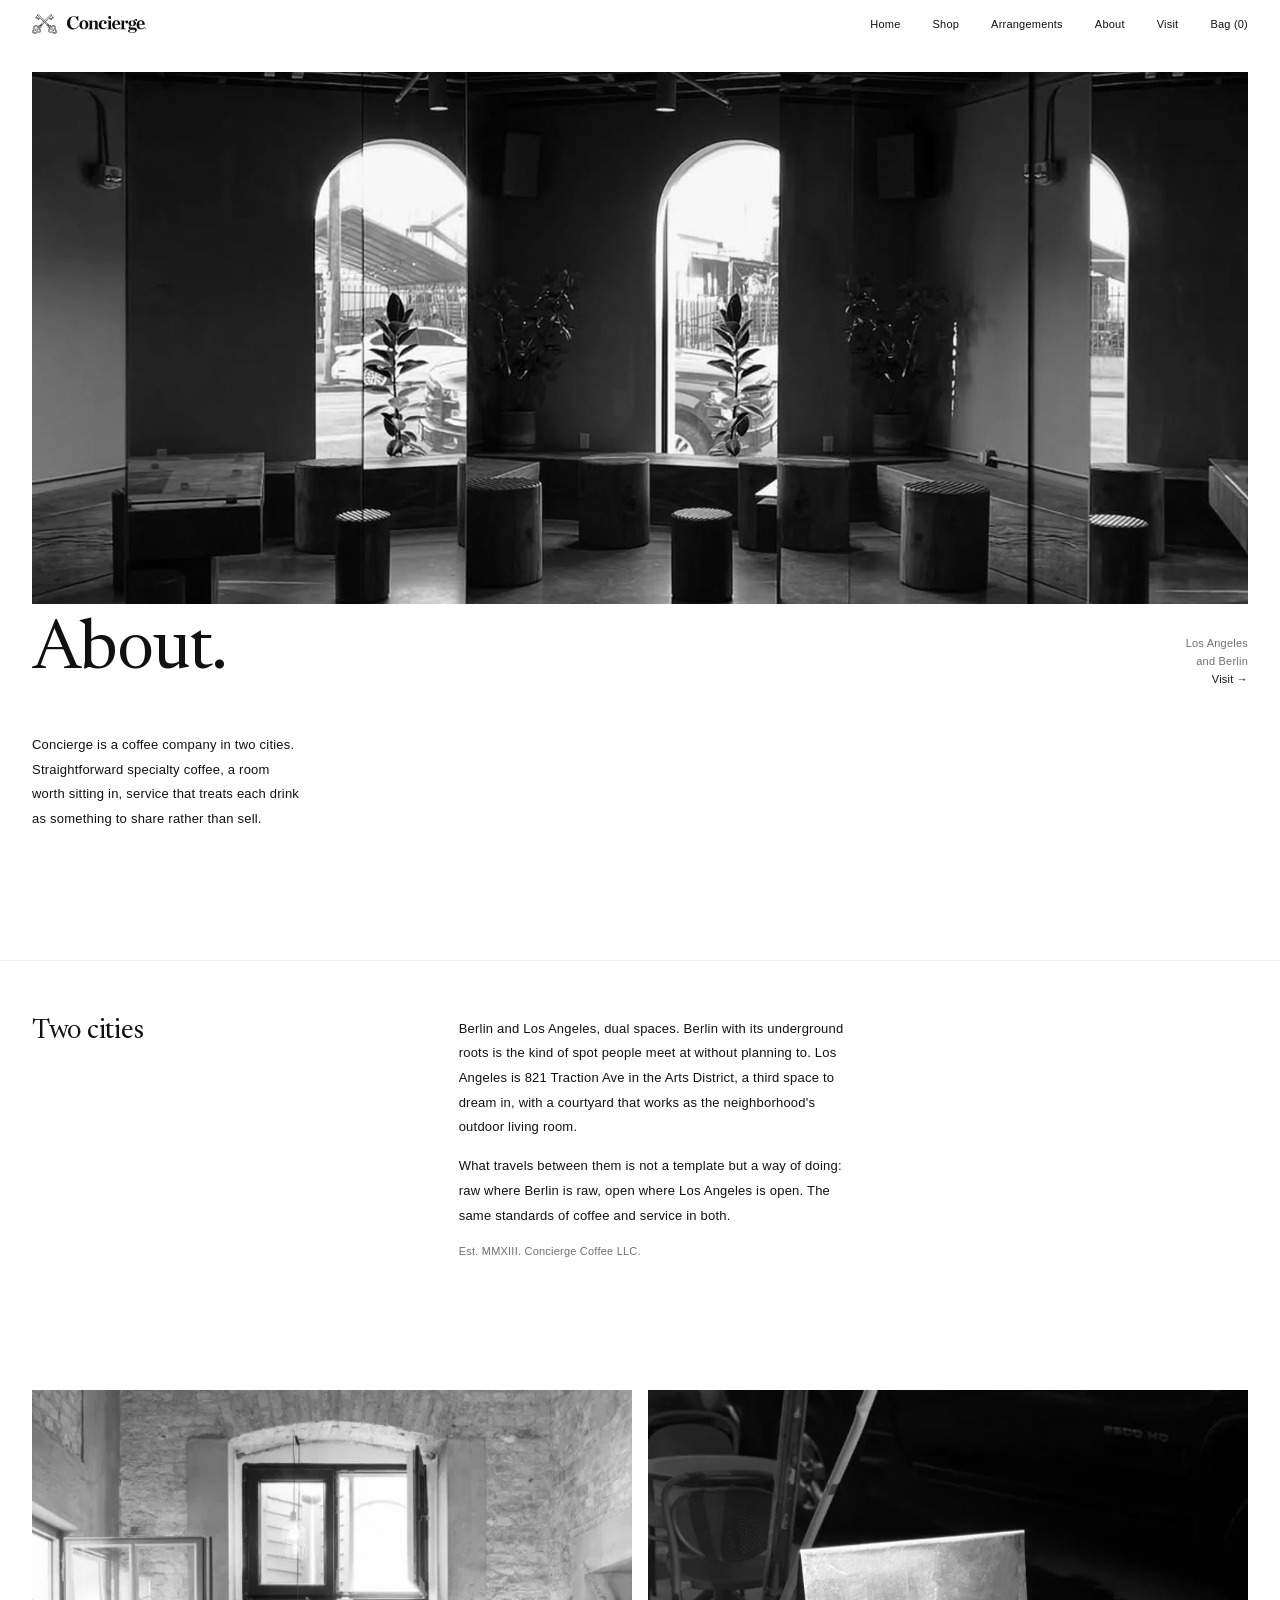
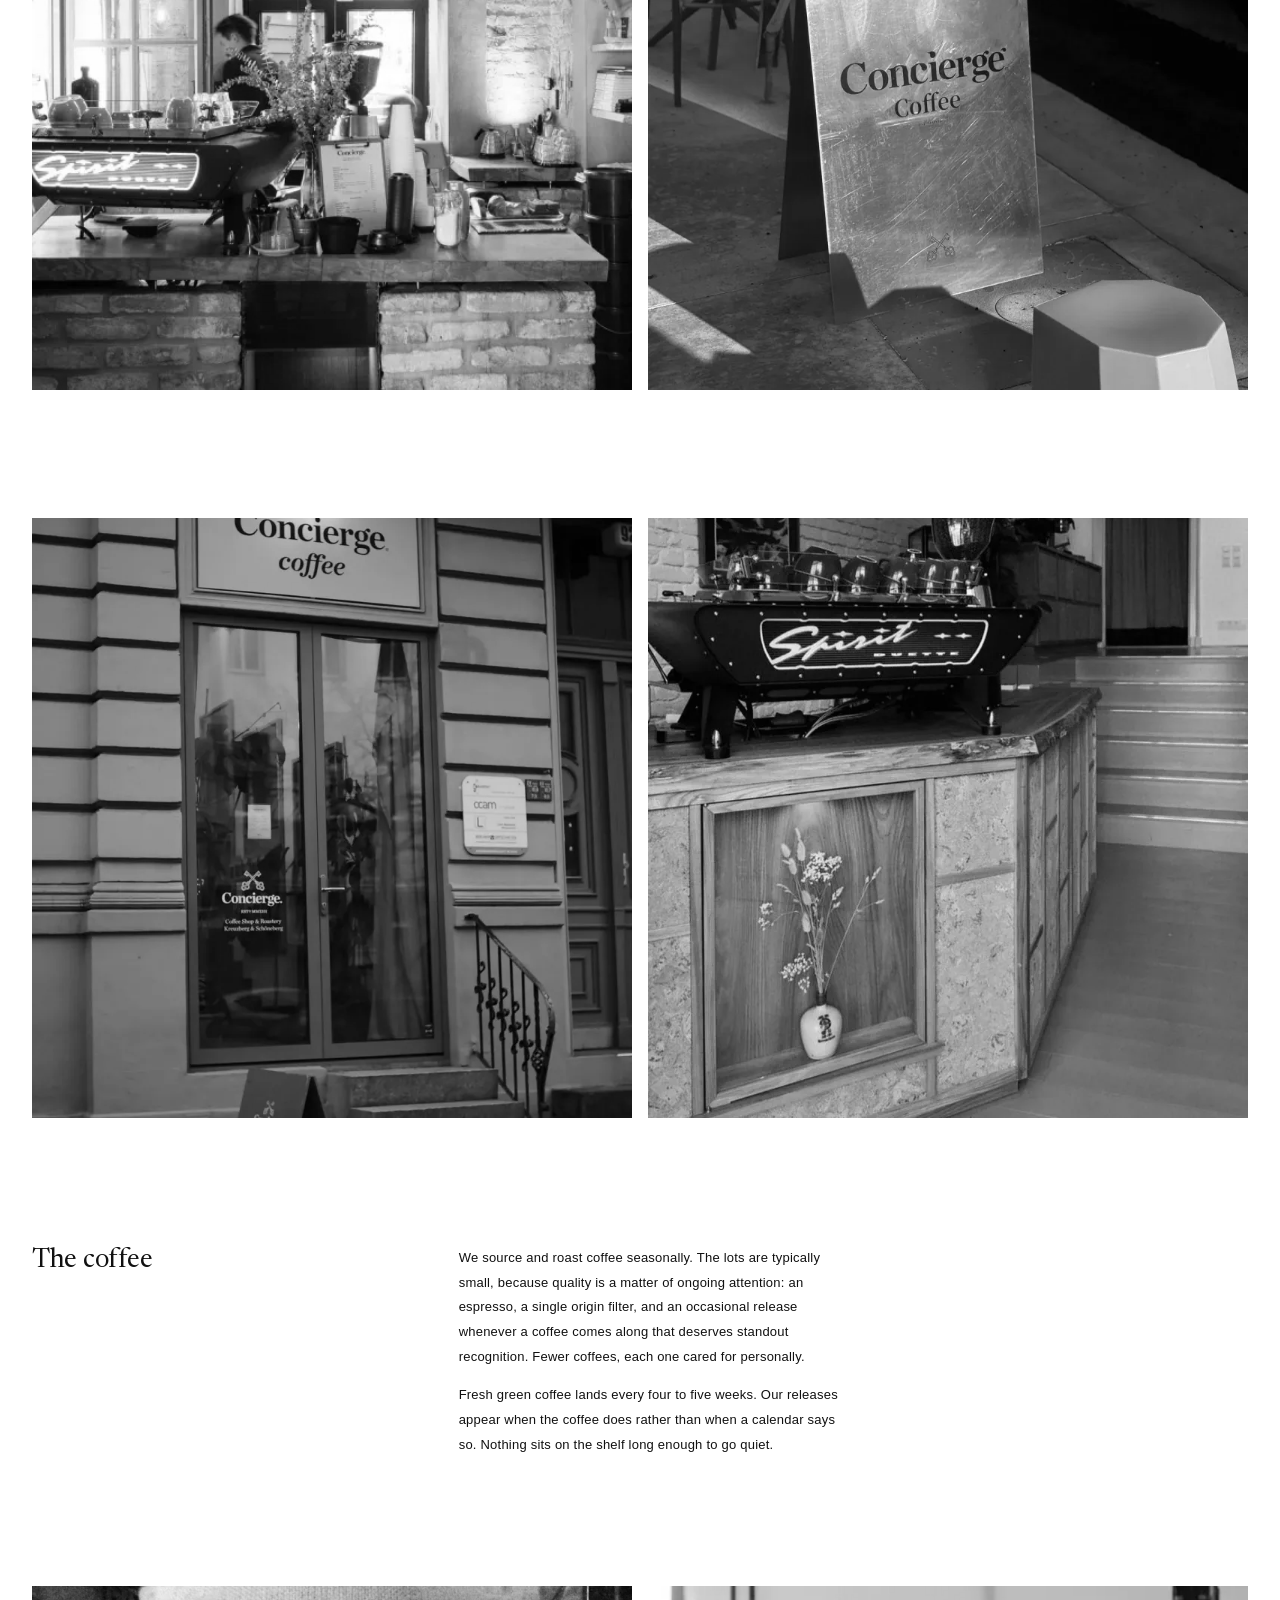
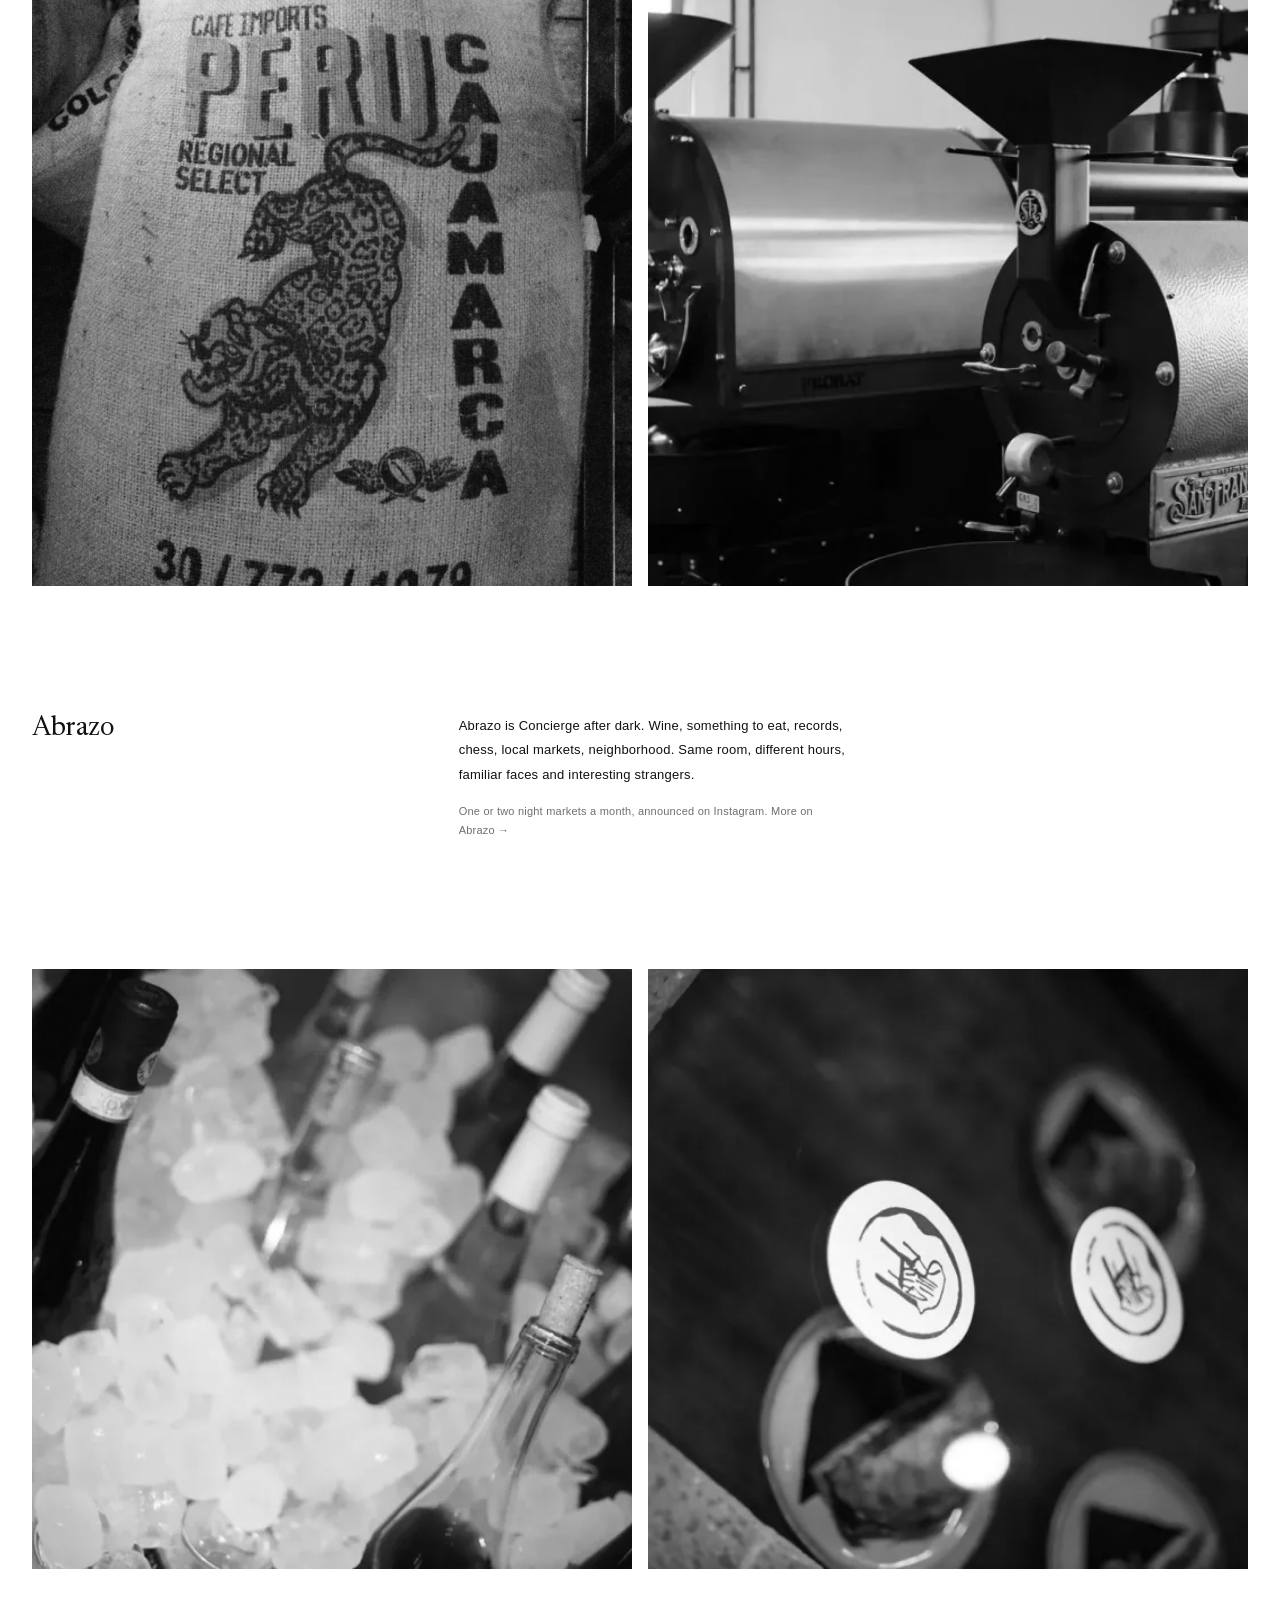
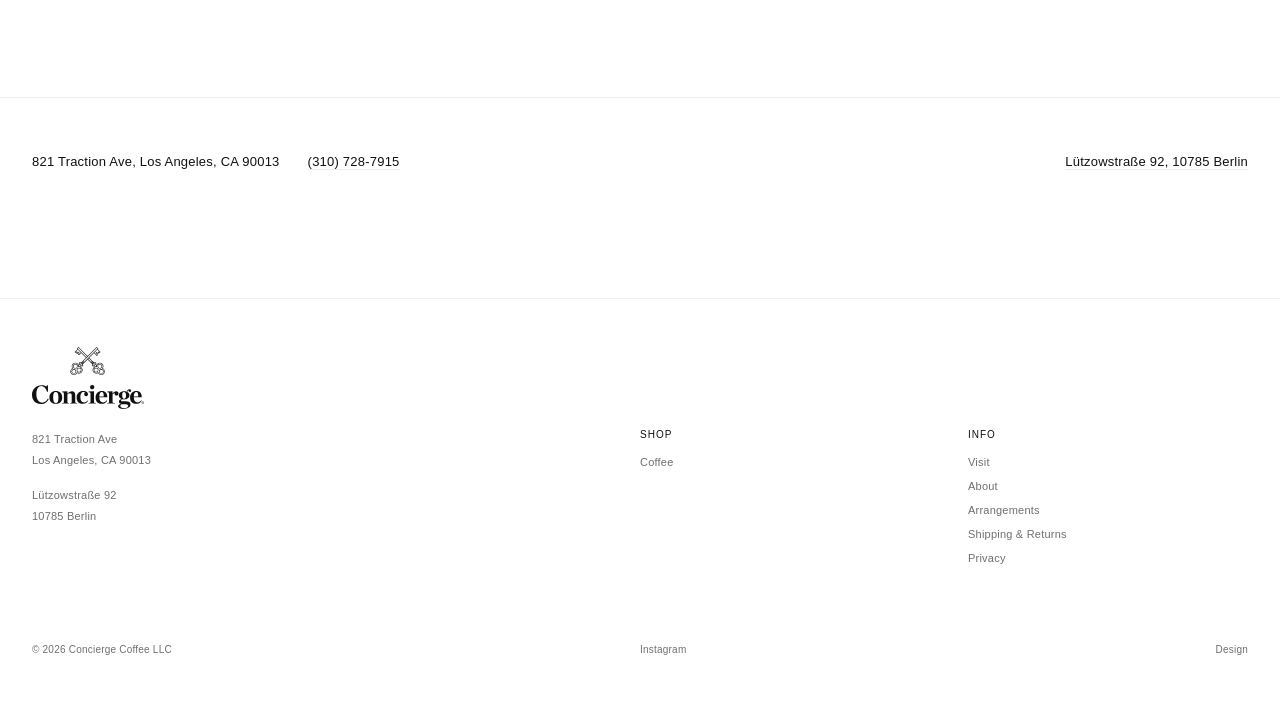
==== commit 9100d3f9: "Before launch: policies, structured data, shipping line, hello@, LLC, llms.txt A policies page on th" ====
--- a/about.html
+++ b/about.html
@@ -89,7 +89,7 @@
       and service in both.
     </p>
     <p class="arr-note">
-      Est. MMXIII. Concierge Coffee Roasters UG.
+      Est. MMXIII. Concierge Coffee LLC.
     </p>
   </div>
 </section>
--- a/styles.css
+++ b/styles.css
@@ -641,8 +641,10 @@
     margin: -6px 0 var(--head-gap);
     font-size: 13px;
     line-height: 1.6;
-    max-width: 52ch;
-  }
+    /* One line on anything wider than a phone; the 52ch measure it had
+       broke "Downtown LA" onto a second line on desktop. */
+  }
+  @media (min-width: 769px) { .menu-pickup { white-space: nowrap; } }
 
   /* ── DRINK GRID ──
      Four up, every card the same size, the row ending exactly on the section
@@ -676,21 +678,14 @@
   /* ── MENU MODE ──
      Pick-up ordering lives in Square Online (11 Sep 2026), so the drinks
      read as a menu: the four photographed drinks make a row, as many
-     columns as there are photographs, and that row is the section. Doubled
-     selector on purpose: .menu-lead has its own phone breakpoint later in
-     the file. */
+     photographs make a two-column grid at every width (Frederik, 11 Sep),
+     square like the old two-up leads, and that grid is the section.
+     Doubled selector on purpose: .menu-lead has its own phone breakpoint
+     later in the file. */
   .drink-card--menu { cursor: default; }
   .menu-pickup a { border-bottom: 1px solid #eee; transition: border-color 0.15s; }
   .menu-pickup a:hover { border-color: #111; }
-  .menu-lead.menu-lead--photos {
-    grid-template-columns: none;
-    grid-auto-flow: column;
-    grid-auto-columns: 1fr;
-  }
-  .menu-lead.menu-lead--photos .card-img { aspect-ratio: 3/4; }
-  @media (max-width: 640px) {
-    .menu-lead.menu-lead--photos { grid-auto-flow: row; grid-template-columns: repeat(2, 1fr); }
-  }
+  .menu-lead.menu-lead--photos { grid-template-columns: repeat(2, 1fr); }
   .drink-ing {
     margin-top: 6px;
     font-size: 11px;
@@ -1049,6 +1044,9 @@
   .pd-price { font-size: 12px; }
   .pd-desc { font-size: 12px; line-height: 1.9; color: var(--muted); }
   .pd-sizes { font-size: 10px; letter-spacing: 0.08em; text-transform: uppercase; color: var(--muted); }
+  .pd-ship { font-size: 11px; line-height: 1.8; color: var(--muted); max-width: 44ch; }
+  .pd-ship a { border-bottom: 1px solid #eee; transition: border-color 0.15s; }
+  .pd-ship a:hover { border-color: #111; }
   .pd-missing { padding: 60px 0 100px; }
   /* three coffees under the one being read, so the row fills */
   #more-grid { grid-template-columns: repeat(3, 1fr); }
@@ -1133,6 +1131,12 @@
   .arr-block { padding-top: 0; padding-bottom: var(--section-gap); display: grid; grid-template-columns: 1fr 2fr; gap: 32px; align-items: start; }
   .arr-h { font-family: var(--serif); font-size: clamp(20px, 2.1vw, 28px); font-weight: 400; letter-spacing: -0.01em; line-height: 1.1; }
   .arr-body { max-width: 54ch; font-size: 13px; line-height: 1.9; color: #111; }
+  /* A block with photographs: the text on the left in its measure, the
+     photographs beside it on the right, stacked, square. On a phone the
+     photographs follow the text. */
+  .arr-body:has(> .arr-media) { max-width: none; display: grid; grid-template-columns: minmax(0, 54ch) minmax(0, 1fr); gap: 32px; align-items: start; }
+  .arr-media .arr-img { margin-top: 0; aspect-ratio: 1/1; }
+  .arr-media .arr-img + .arr-img { margin-top: var(--card-gap); }
   .arr-body p + p { margin-top: 14px; }
   .arr-body .arr-note { color: var(--muted); font-size: 11px; line-height: 1.8; }
   /* ── WHOLESALE FORM ──
@@ -1193,6 +1197,7 @@
     .photo-grid .wide { grid-column: span 1; }
     .photo-cell.wide img { aspect-ratio: 3/4; }
     .arr-block { grid-template-columns: 1fr; gap: 12px; }
+    .arr-body:has(> .arr-media) { grid-template-columns: 1fr; gap: 24px; }
   }
   @media (max-width: 480px) {
     .visit-hero, .details, .photo-grid, .arr-intro, .arr-block, .arr-cta, .arr-pair { padding-left: 14px; padding-right: 14px; }
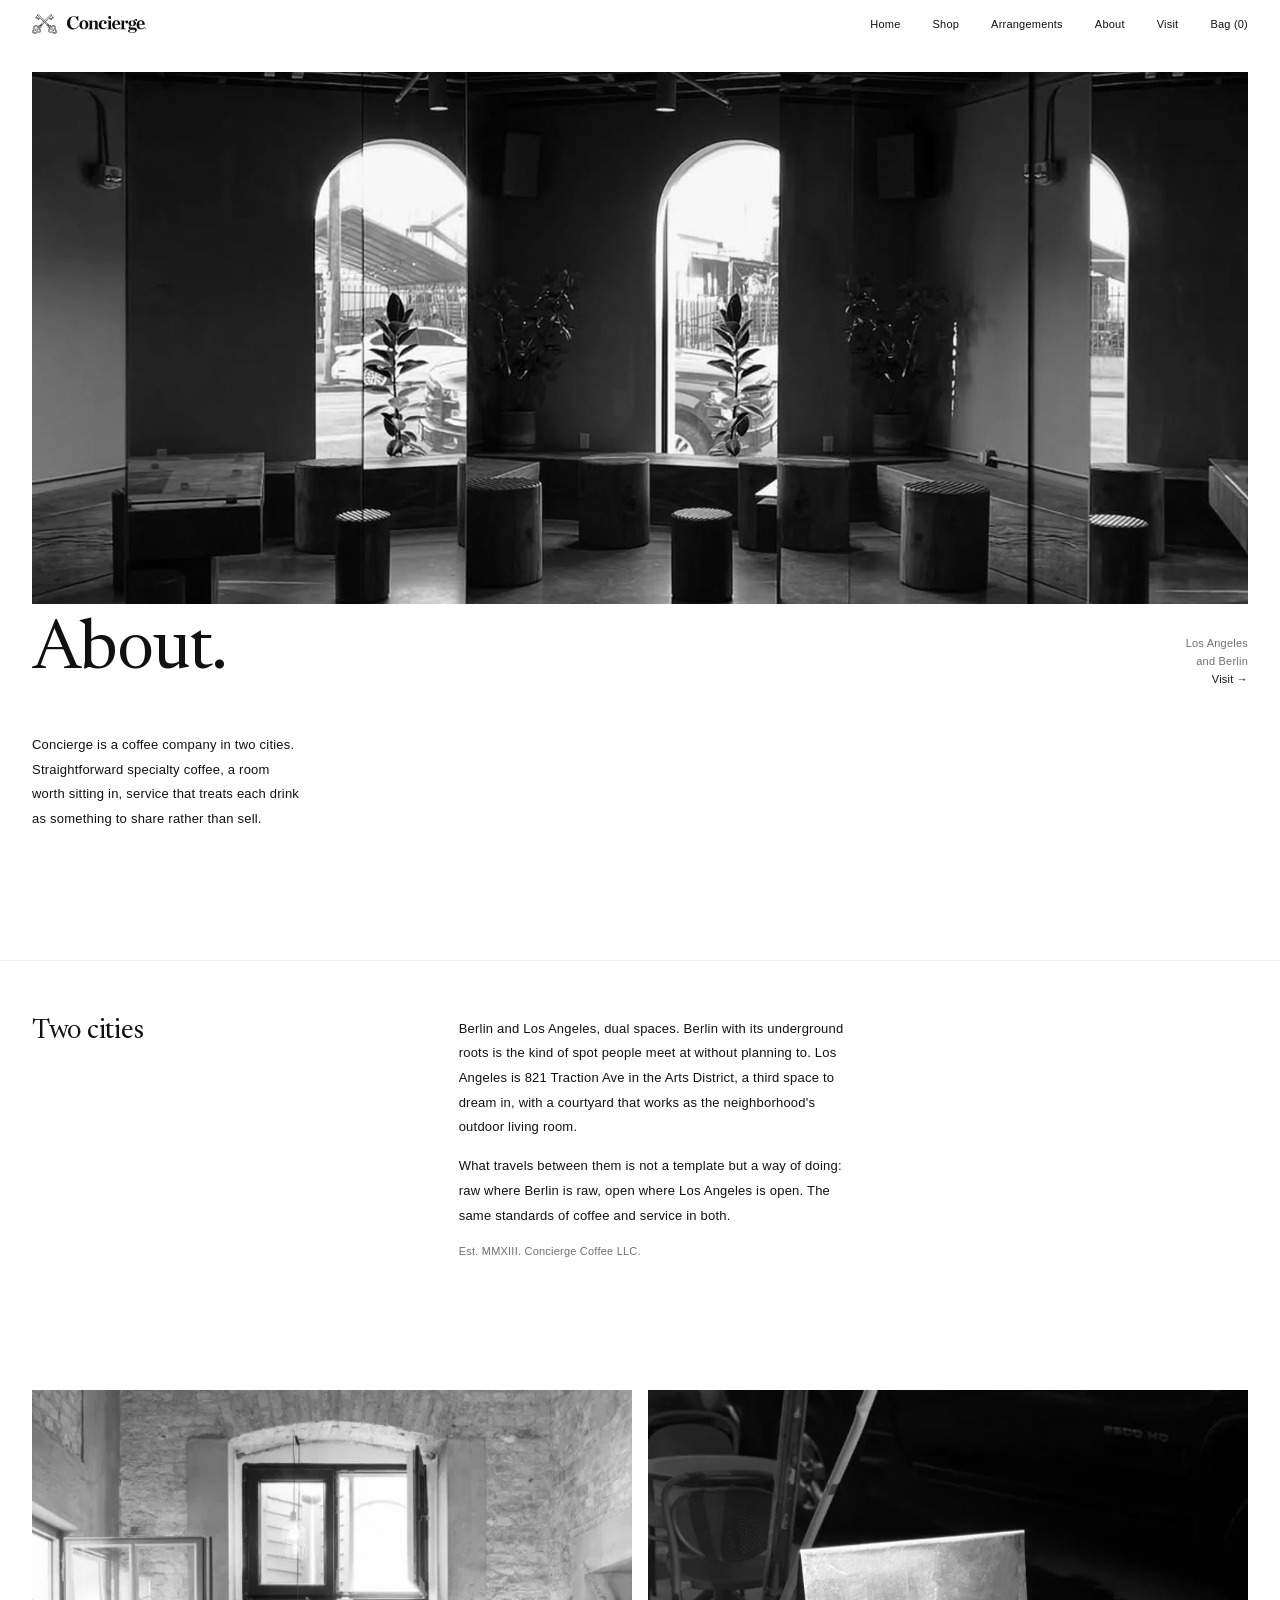
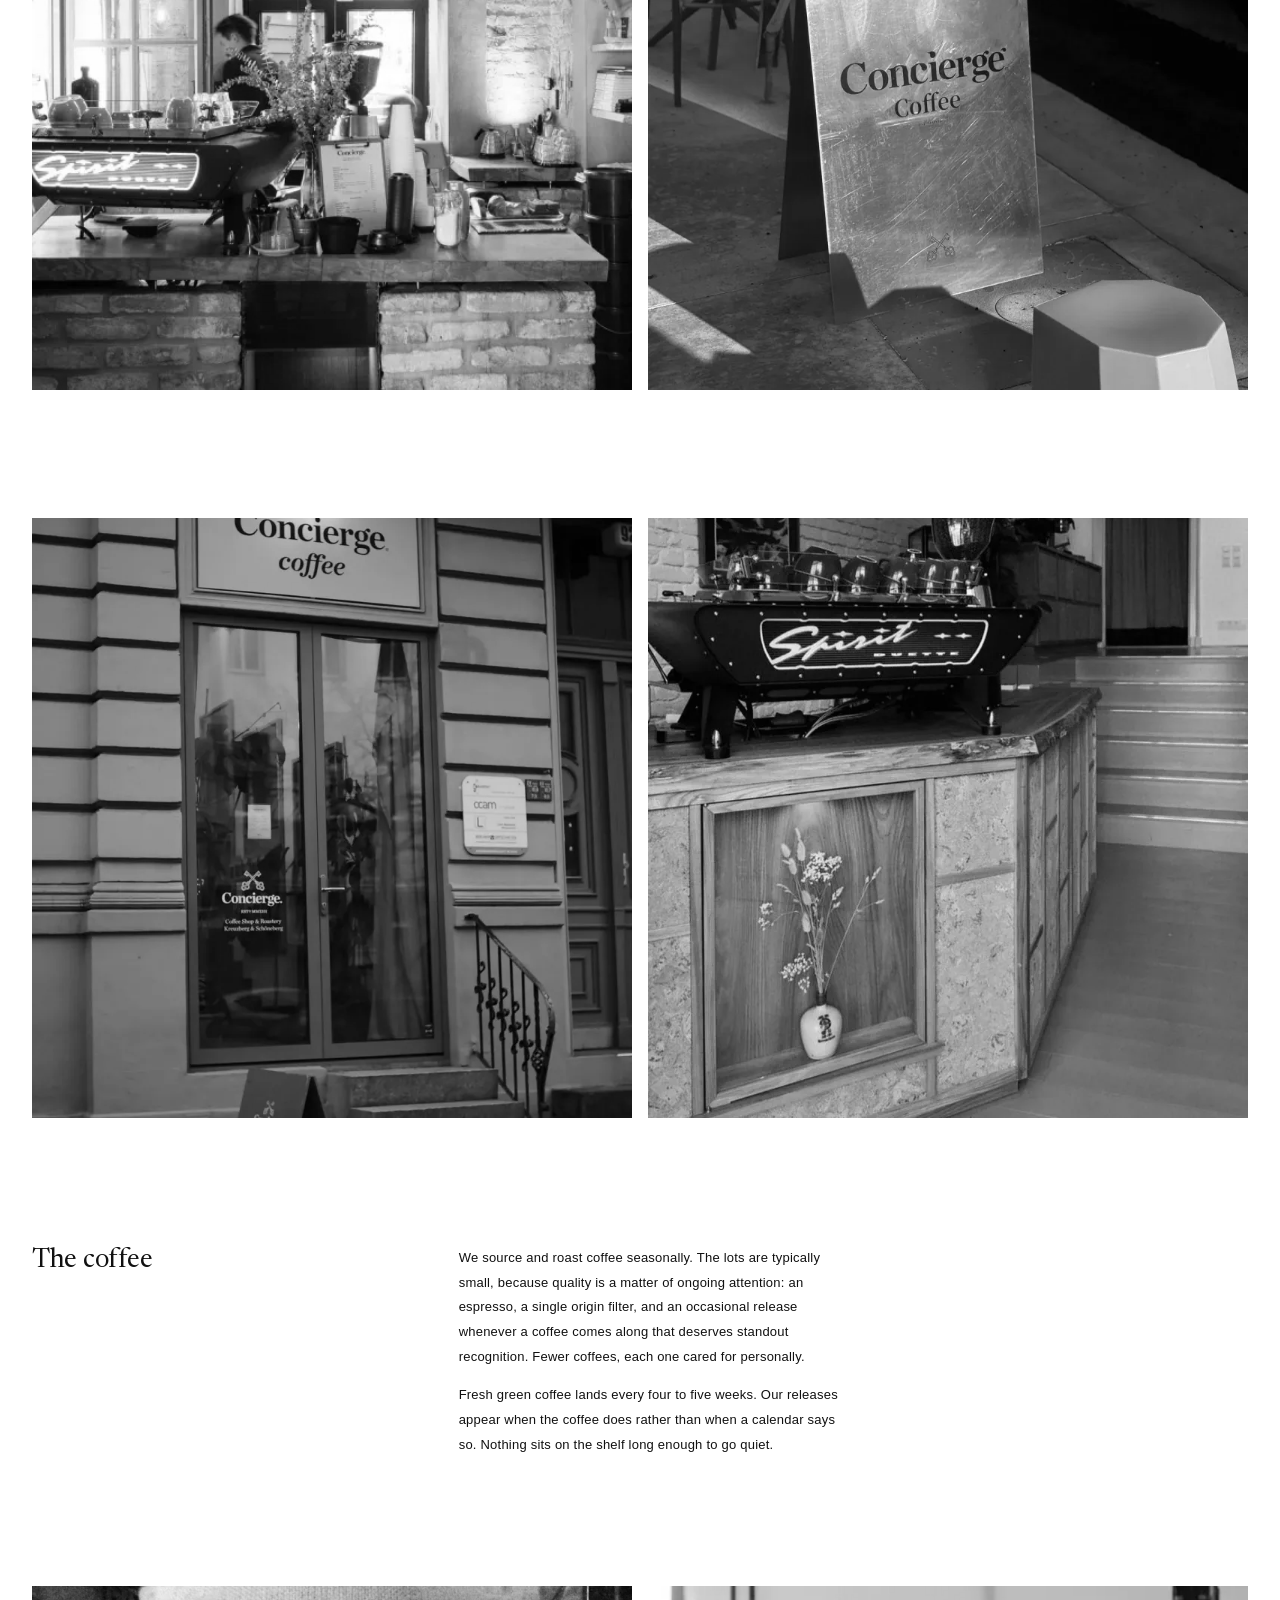
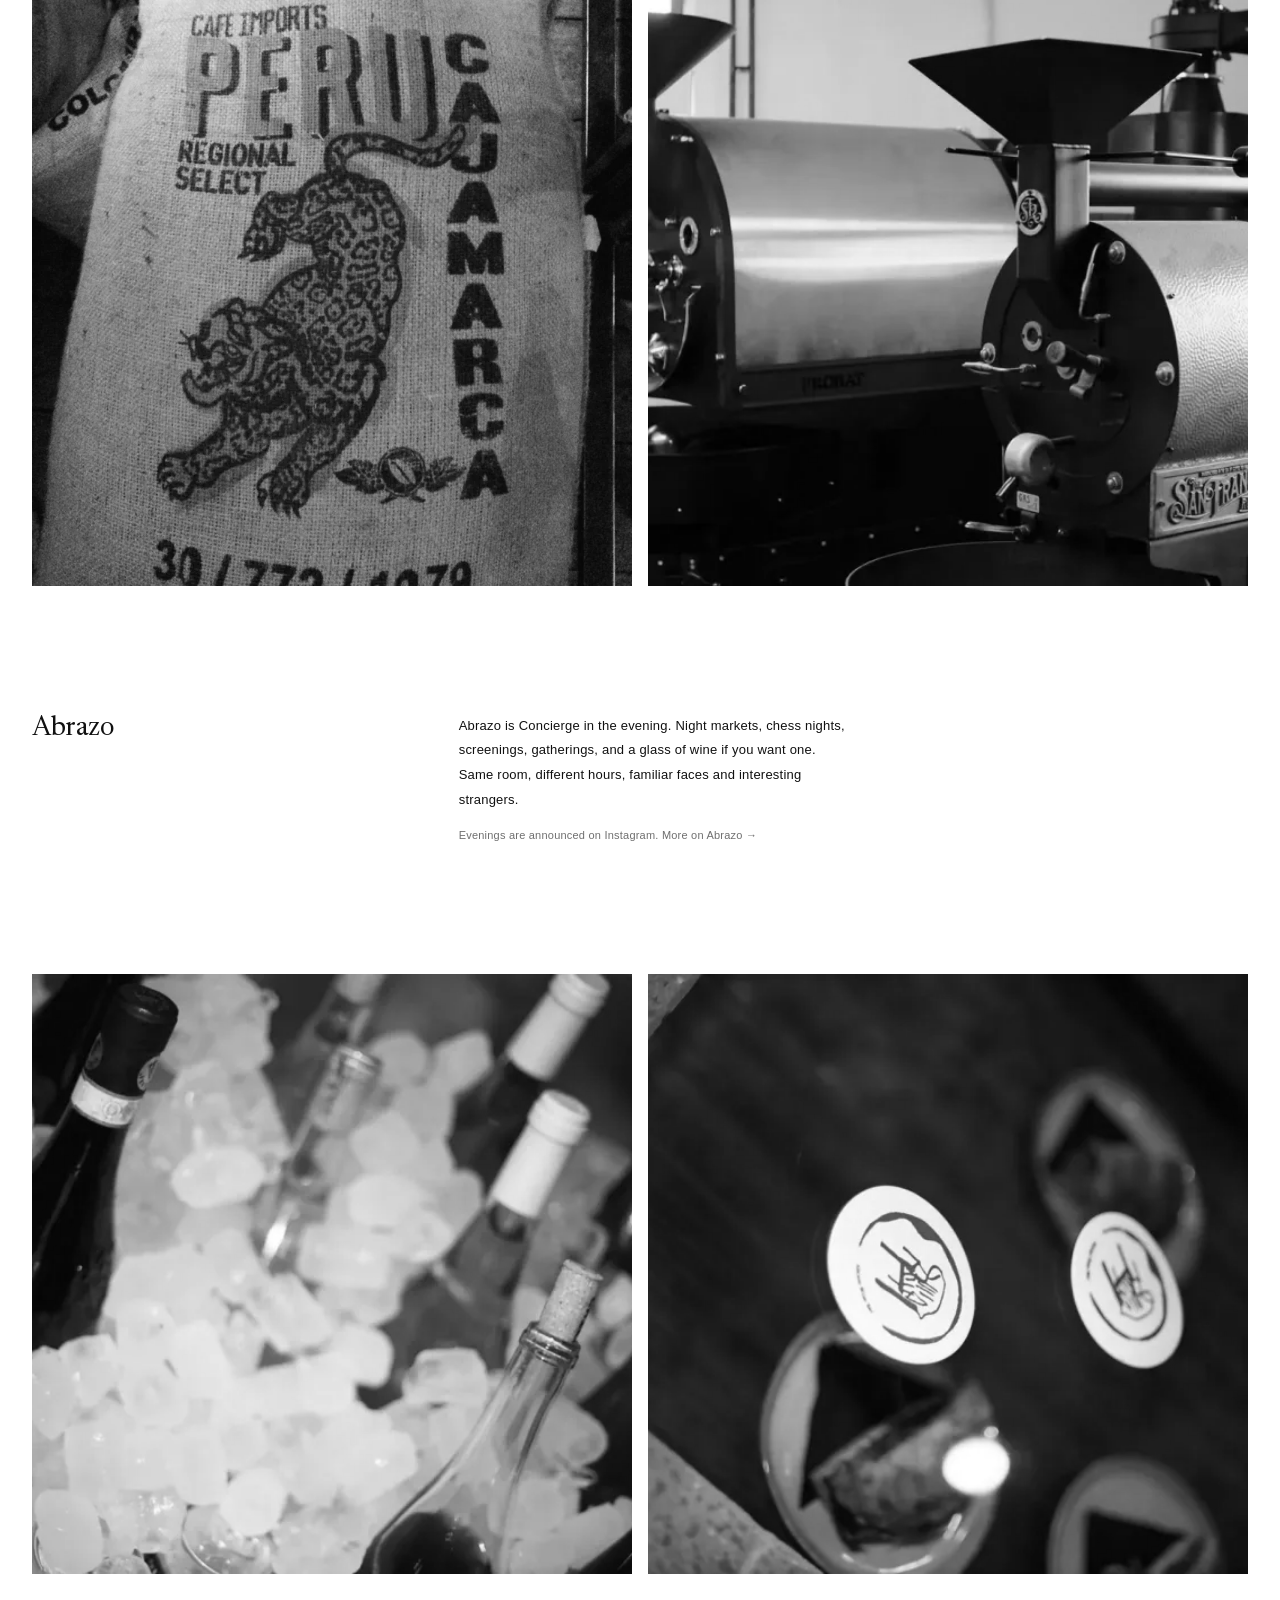
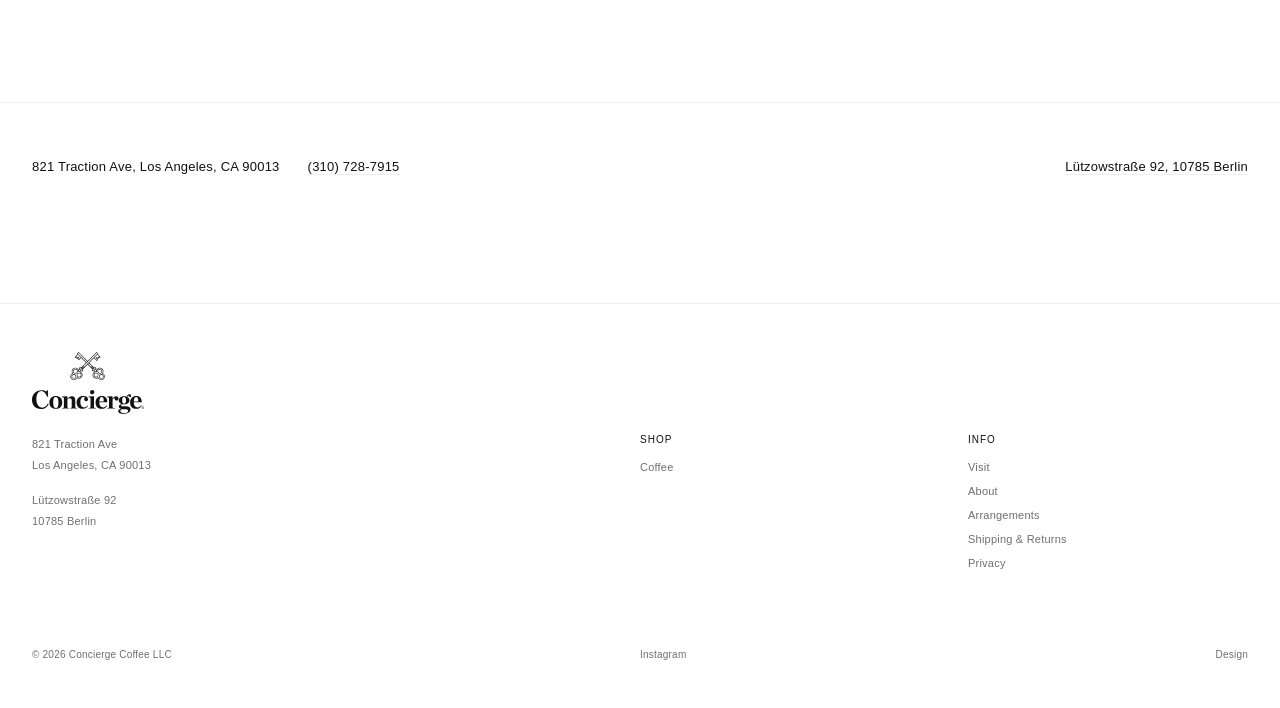
==== commit eb5622c2: "Abrazo broadened, wholesale minimum, shipping numbers on the site Benjamin, 18 Sep: Abrazo stays and" ====
--- a/about.html
+++ b/about.html
@@ -137,12 +137,12 @@
   <h2 class="arr-h">Abrazo</h2>
   <div class="arr-body">
     <p>
-      Abrazo is Concierge after dark. Wine, something to eat, records, chess, local
-      markets, neighborhood. Same room, different hours, familiar faces and
-      interesting strangers.
+      Abrazo is Concierge in the evening. Night markets, chess nights,
+      screenings, gatherings, and a glass of wine if you want one. Same room,
+      different hours, familiar faces and interesting strangers.
     </p>
     <p class="arr-note">
-      One or two night markets a month, announced on Instagram. <a href="arrangements.html#abrazo">More on Abrazo &rarr;</a>
+      Evenings are announced on Instagram. <a href="arrangements.html#abrazo">More on Abrazo &rarr;</a>
     </p>
   </div>
 </section>
